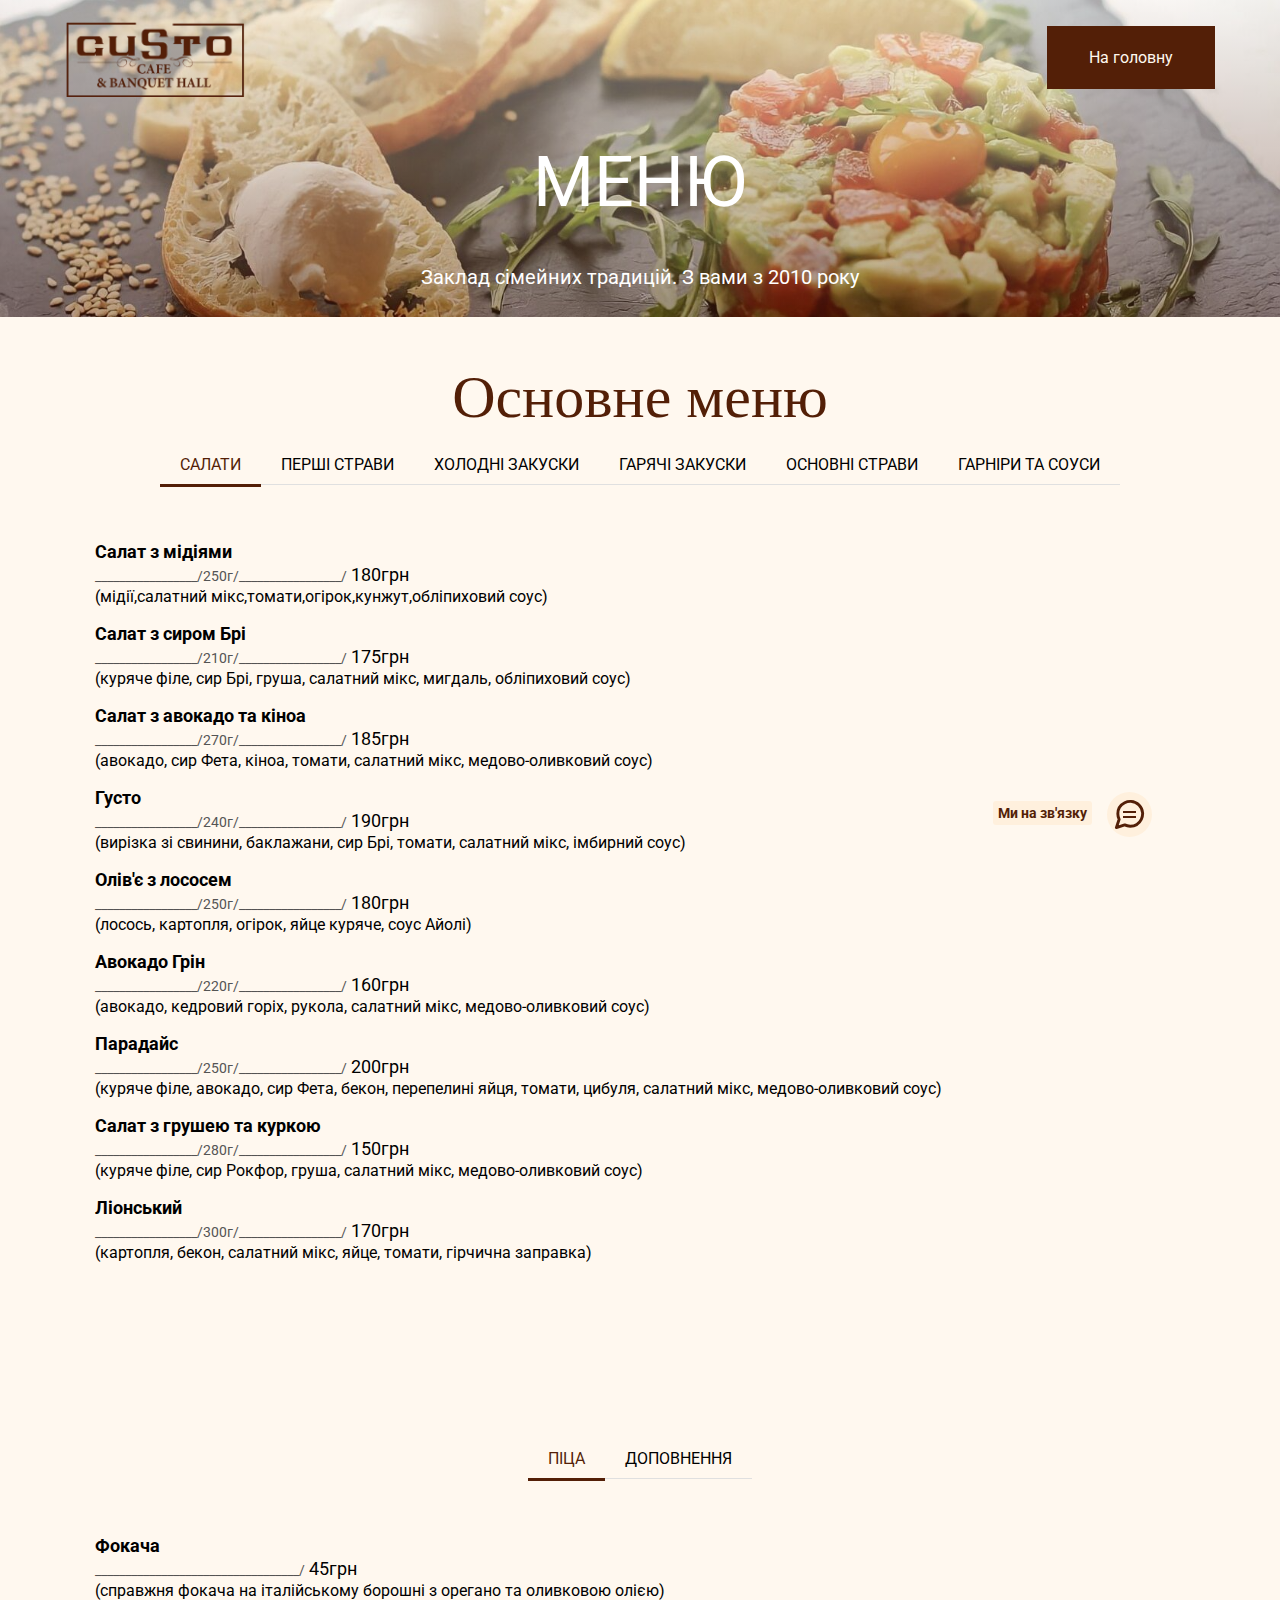
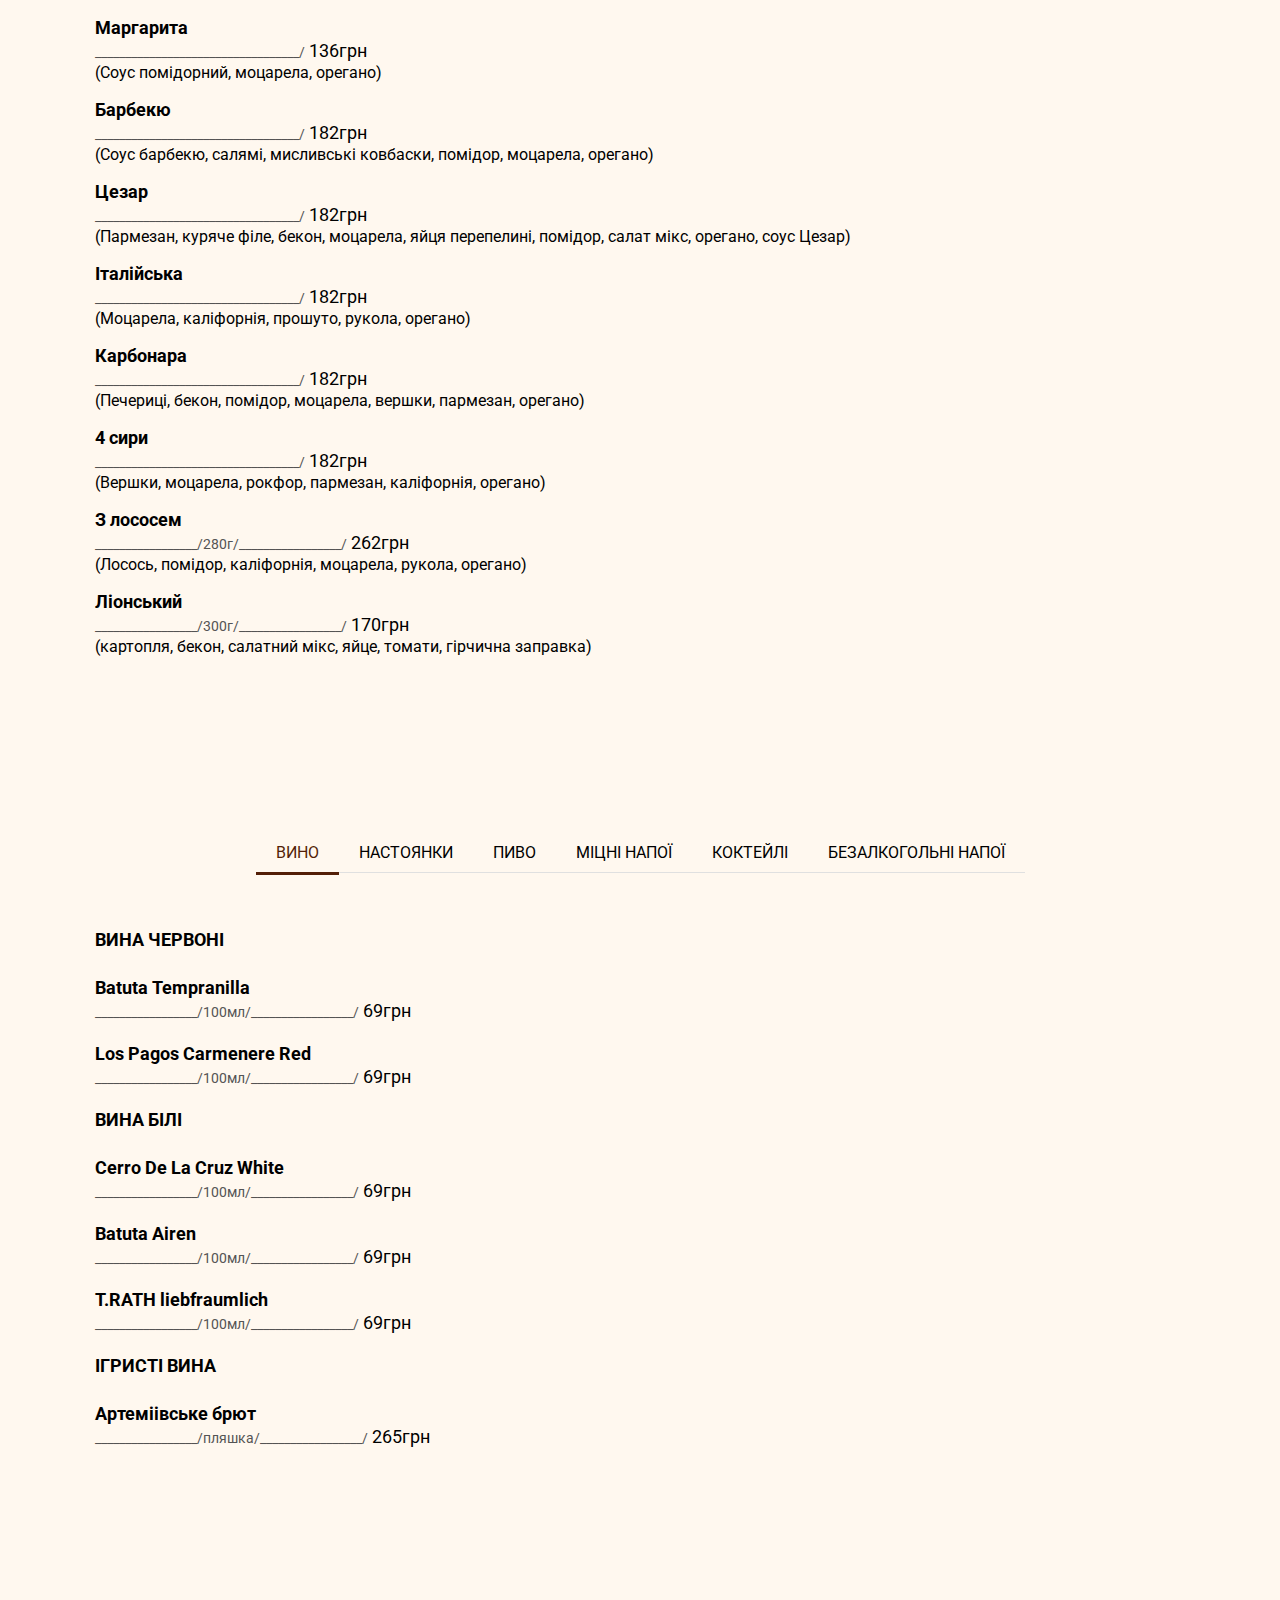
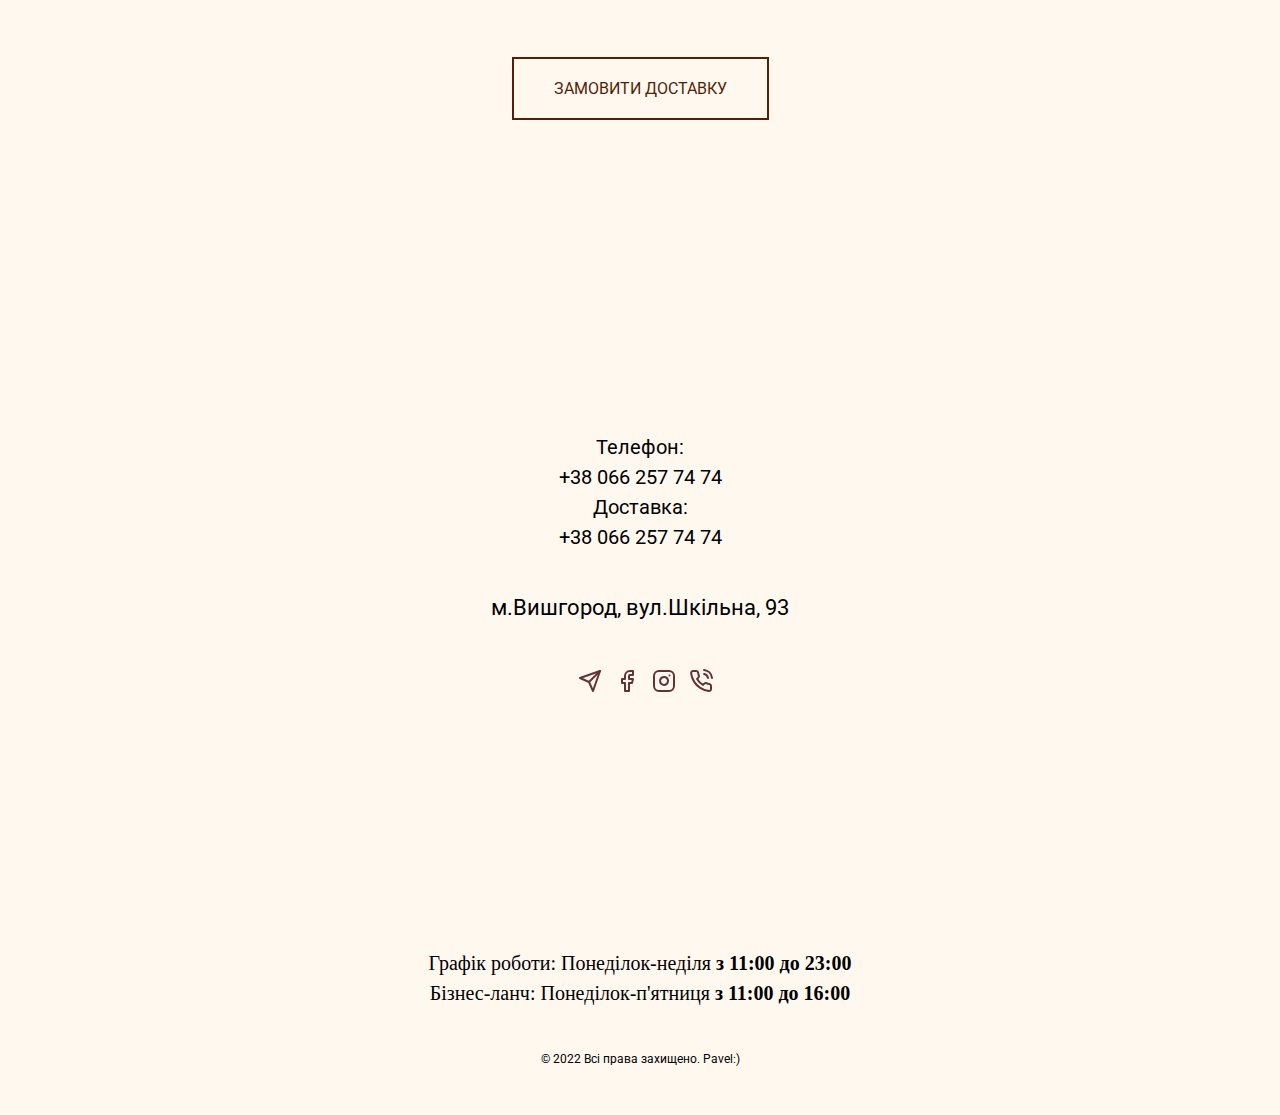
==== menu.html @ afc94c69 "Add files via upload" ====
<!DOCTYPE html>
<html lang="en">
	 <head>
	<meta charset="UTF-8">
	<meta http-equiv="X-UA-Compatible" content="IE=edge">
	<meta name="viewport" content="width=device-width, initial-scale=1.0">
	<link rel="shortcut icon" href="img/favicon.ico.ico">
	<link rel="stylesheet" href="css/style.min.css?_v=20220628175351">
	<title>Gusto cafe & banquet hall - Menu</title>
</head>
<body>
    <div class="wrapper">
        <main>
            <section class="gusto-menu">
                <div class="gusto-menu__container">
                    <div class="gusto-menu__content">
                        <div class="gusto-menu__top">
                            <div class="gusto-menu-logo anim-items">
                                <picture><source srcset="img/gusto/label.webp" type="image/webp"><img   src="img/gusto/label.png" alt=""></picture>
                            </div>
                            <div class="gusto-menu__top-button">
                                <a class="gusto-menu__top-button-link" href="index.html">На головну</a>
                            </div>
                        </div>
                        <div class="gusto-menu-text">
                            <h2>МЕНЮ</h2>
                            <p>Заклад сімейних традицій. З вами з 2010 року</p>
                        </div>
                    </div>
                    <div class="gusto__connect">
                        <div class="gusto__connect-text">Ми на зв'язку</div>
                        <div class="gusto__connect-icon">
                            <div class="gusto__connect-icon-items">
                                <a class="gusto__connect-icon-items-link gusto__connect-icon-items-link-1" href="tel:+380662577474"><img src="img/gusto/phone.svg" alt="phone"></a>
                                <a class="gusto__connect-icon-items-link gusto__connect-icon-items-link-2" href="https://t.me/gusto_cafe1"><img src="img/gusto/send.svg" alt="telegram"></a>
                                <a class="gusto__connect-icon-items-link gusto__connect-icon-items-link-3" href="viber://chat?number=%2B380662577474"><img src="img/gusto/phone-call.svg" alt="viber"></a>
                                <a class="gusto__connect-icon-items-link gusto__connect-icon-items-link-2" href="https://m.me/gusto.cafe.and.banquet"><img src="img/gusto/facebook.svg" alt="facebook"></a>
                            </div>
                            <div class="gusto__connect-icon-link">
                                <img src="img/gusto/message-circle.svg" alt="">
                            </div>
                        </div>
                    </div>
                    <div class="scrollup">
                        <img src="img/menu/arrow-up-circle.svg" alt="arrow">
                    </div>
                </div>
                <div class="gusto-shadowblock"></div>
                <div class="gusto-menu__img bcg">
                    <img data-lazy="img/menu/01.jpg" src="" alt="menu-img">
                </div>
            </section>
            <section class="main-menu" id="main-menu">
                <div class="main-menu__container">
                    <h2 class="main-menu-title title anim-items">Основне меню</h2>
                    <div class="main-menu-body">
                        <select class="select" name="" id="select">
                            <option value="content-1" selected>САЛАТИ</option>
                            <option value="content-2">ПЕРШІ СТРАВИ</option>
                            <option value="content-3">ХОЛОДНІ ЗАКУСКИ</option>
                            <option value="content-4">ГАРЯЧІ ЗАКУСКИ</option>
                            <option value="content-5">ОСНОВНІ СТРАВИ</option>
                            <option value="content-6">ГАРНІРИ ТА СОУСИ</option>
                        </select>
                        <div class="tabs">
                            <input type="radio" name="tab-btn" id="tab-btn-1" value="" checked>
                            <label for="tab-btn-1">САЛАТИ</label>
                            <input type="radio" name="tab-btn" id="tab-btn-2" value="">
                            <label for="tab-btn-2">ПЕРШІ СТРАВИ</label>
                            <input type="radio" name="tab-btn" id="tab-btn-3" value="">
                            <label for="tab-btn-3">ХОЛОДНІ ЗАКУСКИ</label>
                            <input type="radio" name="tab-btn" id="tab-btn-4" value="">
                            <label for="tab-btn-4">ГАРЯЧІ ЗАКУСКИ</label>
                            <input type="radio" name="tab-btn" id="tab-btn-5" value="">
                            <label for="tab-btn-5">ОСНОВНІ СТРАВИ</label>
                            <input type="radio" name="tab-btn" id="tab-btn-6" value="">
                            <label for="tab-btn-6">ГАРНІРИ ТА СОУСИ</label>

                            <div id="content-1" class="select-blocks">
                                <div class="tabs__block-content">
                                        <h5 class="tabs__block-title">Салат з мідіями</h5>
                                        <div class="tabs__block-price"><span>_________________/250г/_________________/</span> 180грн</div>
                                        <div class="tabs__block-ingredients">(мідії,салатний мікс,томати,огірок,кунжут,обліпиховий соус)</div>
                                    </div>
                                    <div class="tabs__block-content">
                                        <h5 class="tabs__block-title">Салат з сиром Брі</h5>
                                        <div class="tabs__block-price"><span>_________________/210г/_________________/</span> 175грн</div>
                                        <div class="tabs__block-ingredients">(куряче філе, сир Брі, груша, салатний мікс, мигдаль, обліпиховий соус)</div>
                                    </div>
                                    <div class="tabs__block-content">
                                        <h5 class="tabs__block-title">Салат з авокадо та кіноа</h5>
                                        <div class="tabs__block-price"><span>_________________/270г/_________________/</span> 185грн</div>
                                        <div class="tabs__block-ingredients">(авокадо, сир Фета, кіноа, томати, салатний мікс, медово-оливковий соус)</div>
                                    </div>
                                    <div class="tabs__block-content">
                                        <h5 class="tabs__block-title">Густо</h5>
                                        <div class="tabs__block-price"><span>_________________/240г/_________________/</span> 190грн</div>
                                        <div class="tabs__block-ingredients">(вирізка зі свинини, баклажани, сир Брі, томати, салатний мікс, імбирний соус)</div>
                                    </div>
                                    <div class="tabs__block-content">
                                        <h5 class="tabs__block-title">Олів'є з лососем</h5>
                                        <div class="tabs__block-price"><span>_________________/250г/_________________/</span> 180грн</div>
                                        <div class="tabs__block-ingredients">(лосось, картопля, огірок, яйце куряче, соус Айолі)</div>
                                    </div>
                                    <div class="tabs__block-content">
                                        <h5 class="tabs__block-title">Авокадо Грін</h5>
                                        <div class="tabs__block-price"><span>_________________/220г/_________________/</span> 160грн</div>
                                        <div class="tabs__block-ingredients">(авокадо, кедровий горіх, рукола, салатний мікс, медово-оливковий соус)</div>
                                    </div>
                                    <div class="tabs__block-content">
                                        <h5 class="tabs__block-title">Парадайс</h5>
                                        <div class="tabs__block-price"><span>_________________/250г/_________________/</span> 200грн</div>
                                        <div class="tabs__block-ingredients">(куряче філе, авокадо, сир Фета, бекон, перепелині яйця, томати, цибуля, салатний мікс, медово-оливковий соус)</div>
                                    </div>
                                    <div class="tabs__block-content">
                                        <h5 class="tabs__block-title">Салат з грушею та куркою</h5>
                                        <div class="tabs__block-price"><span>_________________/280г/_________________/</span> 150грн</div>
                                        <div class="tabs__block-ingredients">(куряче філе, сир Рокфор, груша, салатний мікс, медово-оливковий соус)</div>
                                    </div>
                                    <div class="tabs__block-content">
                                        <h5 class="tabs__block-title">Ліонський</h5>
                                        <div class="tabs__block-price"><span>_________________/300г/_________________/</span> 170грн</div>
                                        <div class="tabs__block-ingredients">(картопля, бекон, салатний мікс, яйце, томати, гірчична заправка)</div>
                                    </div>
                            </div>
                            <div id="content-2" class="select-blocks">
                                <div class="tabs__block-content">
                                    <h5 class="tabs__block-title">Гарбузовий крем-суп</h5>
                                    <div class="tabs__block-price"><span>_________________/300г/_________________/</span> 130грн</div>
                                    <div class="tabs__block-ingredients"></div>
                                </div>
                                <div class="tabs__block-content">
                                    <h5 class="tabs__block-title">Баварський суп</h5>
                                    <div class="tabs__block-price"><span>_________________/300г/_________________/</span> 110грн</div>
                                    <div class="tabs__block-ingredients"></div>
                                </div>
                                <div class="tabs__block-content">
                                    <h5 class="tabs__block-title">Бульйон курячий</h5>
                                    <div class="tabs__block-price"><span>_________________/300г/_________________/</span> 160грн</div>
                                    <div class="tabs__block-ingredients"></div>
                                </div>
                                <div class="tabs__block-content">
                                    <h5 class="tabs__block-title">Борщ</h5>
                                    <div class="tabs__block-price"><span>_________________/300г/_________________/</span> 150грн</div>
                                    <div class="tabs__block-ingredients"></div>
                                </div>
                            </div>
                            <div id="content-3" class="select-blocks">
                                <div class="tabs__block-content">
                                    <h5 class="tabs__block-title">Парфе з курячої печінки</h5>
                                    <div class="tabs__block-price"><span>_________________/100г/20/_________________/</span> 130грн</div>
                                    <div class="tabs__block-ingredients"></div>
                                </div>
                                <div class="tabs__block-content">
                                    <h5 class="tabs__block-title">Прошутто де рукола</h5>
                                    <div class="tabs__block-price"><span>_________________/100г/_________________/</span> 130грн</div>
                                    <div class="tabs__block-ingredients"></div>
                                </div>
                                <div class="tabs__block-content">
                                    <h5 class="tabs__block-title">БРУСКЕТИ:</h5>
                                    <div class="tabs__block-price"></div>
                                    <div class="tabs__block-ingredients"></div>
                                </div>
                                <div class="tabs__block-content">
                                    <h5 class="tabs__block-title"><i>З лососем</i></h5>
                                    <div class="tabs__block-price"><span>_________________/105г/_________________/</span> 110грн</div>
                                    <div class="tabs__block-ingredients"></div>
                                </div>
                                <div class="tabs__block-content">
                                    <h5 class="tabs__block-title"><i>З сиром</i></h5>
                                    <div class="tabs__block-price"><span>_________________/105г/_________________/</span> 99грн</div>
                                    <div class="tabs__block-ingredients"></div>
                                </div>
                                <div class="tabs__block-content">
                                    <h5 class="tabs__block-title"><i>З прошутто і грушею</i></h5>
                                    <div class="tabs__block-price"><span>_________________/105г/_________________/</span> 99грн</div>
                                    <div class="tabs__block-ingredients"></div>
                                </div>
                            </div>
                            <div id="content-4" class="select-blocks">
                                <div class="tabs__block-content">
                                    <h5 class="tabs__block-title">Мідії з овочами у вершково-сирному соусі</h5>
                                    <div class="tabs__block-price"><span>_________________/270г/_________________/</span> 150грн</div>
                                    <div class="tabs__block-ingredients"></div>
                                </div>
                                <div class="tabs__block-content">
                                    <h5 class="tabs__block-title">Свинина з грибами</h5>
                                    <div class="tabs__block-price"><span>_________________/280г/_________________/</span> 180грн</div>
                                    <div class="tabs__block-ingredients"></div>
                                </div>
                                <div class="tabs__block-content">
                                    <h5 class="tabs__block-title">Деруни класичні</h5>
                                    <div class="tabs__block-price"><span>_________________/370г/_________________/</span> 130грн</div>
                                    <div class="tabs__block-ingredients"></div>
                                </div>
                                <div class="tabs__block-content">
                                    <h5 class="tabs__block-title">Язик вершково-сирному соусі</h5>
                                    <div class="tabs__block-price"><span>_________________/270г/_________________/</span> 180грн</div>
                                    <div class="tabs__block-ingredients"></div>
                                </div>
                                <div class="tabs__block-content">
                                    <h5 class="tabs__block-title">Крильця курячі</h5>
                                    <div class="tabs__block-price"><span>_________________/270г/_________________/</span> 170грн</div>
                                    <div class="tabs__block-ingredients"></div>
                                </div>
                            </div>
                            <div id="content-5" class="select-blocks">
                                <div class="tabs__block-content">
                                    <h5 class="tabs__block-title">Крильця курячі</h5>
                                    <div class="tabs__block-price"><span>_________________/270г/_________________/</span> 180грн</div>
                                    <div class="tabs__block-ingredients"></div>
                                </div>
                                <div class="tabs__block-content">
                                    <h5 class="tabs__block-title">Паста з мідіями</h5>
                                    <div class="tabs__block-price"><span>_________________/270г/_________________/</span> 160грн</div>
                                    <div class="tabs__block-ingredients"></div>
                                </div>
                                <div class="tabs__block-content">
                                    <h5 class="tabs__block-title">Спагеті Карбонара</h5>
                                    <div class="tabs__block-price"><span>_________________/230г/_________________/</span> 180грн</div>
                                    <div class="tabs__block-ingredients"></div>
                                </div>
                                <div class="tabs__block-content">
                                    <h5 class="tabs__block-title">Філе лосося</h5>
                                    <div class="tabs__block-price"><span>_________________/245г/_________________/</span> 140грн</div>
                                    <div class="tabs__block-ingredients"></div>
                                </div>
                                <div class="tabs__block-content">
                                    <h5 class="tabs__block-title">Курячий стейк</h5>
                                    <div class="tabs__block-price"><span>_________________/2000г/_________________/</span> 220грн</div>
                                    <div class="tabs__block-ingredients"></div>
                                </div>
                                <div class="tabs__block-content">
                                    <h5 class="tabs__block-title">Стейк зі свинини</h5>
                                    <div class="tabs__block-price"><span>_________________/270г/_________________/</span> 280грн</div>
                                    <div class="tabs__block-ingredients"></div>
                                </div>
                                <div class="tabs__block-content">
                                    <h5 class="tabs__block-title">Крильця курячі</h5>
                                    <div class="tabs__block-price"><span>_________________/270г/_________________/</span> 180грн</div>
                                    <div class="tabs__block-ingredients"></div>
                                </div>
                            </div>
                            <div id="content-6" class="select-blocks">
                                <div class="tabs__block-content">
                                    <h5 class="tabs__block-title">Картопля фрі</h5>
                                    <div class="tabs__block-price"><span>_________________/240г/_________________/</span> 80грн</div>
                                    <div class="tabs__block-ingredients"></div>
                                </div>
                                <div class="tabs__block-content">
                                    <h5 class="tabs__block-title">Овочі гриль</h5>
                                    <div class="tabs__block-price"><span>_________________/230г/_________________/</span> 100грн</div>
                                    <div class="tabs__block-ingredients"></div>
                                </div>
                                <div class="tabs__block-content">
                                    <h5 class="tabs__block-title">Овочі на пару</h5>
                                    <div class="tabs__block-price"><span>_________________/270г/_________________/</span> 100грн</div>
                                    <div class="tabs__block-ingredients"></div>
                                </div>
                                <div class="tabs__block-content">
                                    <h5 class="tabs__block-title">Тар-тар</h5>
                                    <div class="tabs__block-price"><span>_________________/30г/_________________/</span> 40грн</div>
                                    <div class="tabs__block-ingredients"></div>
                                </div>
                                <div class="tabs__block-content">
                                    <h5 class="tabs__block-title">Блу-чіз</h5>
                                    <div class="tabs__block-price"><span>_________________/30г/_________________/</span> 40грн</div>
                                    <div class="tabs__block-ingredients"></div>
                                </div>
                            </div>
                        </div>
                    </div>
                </div>
            </section>
            <section class="pizza-menu" id="pizza-menu">
                <div class="pizza-menu__container">
                    <h2 class="pizza-menu-title title anim-items">ПІЦА</h2>
                    <div class="pizza-menu-body">
                        <select class="select-2" name="" id="select-2">
                            <option value="content-pizza-1" selected>ПІЦА</option>
                            <option value="content-pizza-2">ДОПОВНЕННЯ</option>
                        </select>
                        <div class="pizza-tabs">
                            <input type="radio" name="pizza-tab-btn" id="pizza-tab-btn-1" value="" checked>
                            <label for="pizza-tab-btn-1">ПІЦА</label>
                            <input type="radio" name="pizza-tab-btn" id="pizza-tab-btn-2" value="">
                            <label for="pizza-tab-btn-2">ДОПОВНЕННЯ</label>
                           

                            <div id="content-pizza-1" class="select-blocks-2">
                                <div class="pizza-tabs__block-content">
                                        <h5 class="tabs__block-title">Фокача</h5>
                                        <div class="tabs__block-price"><span>__________________________________/</span> 45грн</div>
                                        <div class="tabs__block-ingredients">(справжня фокача на італійському борошні з орегано та оливковою олією)</div>
                                    </div>
                                    <div class="pizza-tabs__block-content">
                                        <h5 class="tabs__block-title">Маргарита</h5>
                                        <div class="tabs__block-price"><span>__________________________________/</span> 136грн</div>
                                        <div class="tabs__block-ingredients">(Соус помідорний, моцарела, орегано)</div>
                                    </div>
                                    <div class="pizza-tabs__block-content">
                                        <h5 class="tabs__block-title">Барбекю</h5>
                                        <div class="tabs__block-price"><span>__________________________________/</span> 182грн</div>
                                        <div class="tabs__block-ingredients">(Соус барбекю, салямі, мисливські ковбаски, помідор, моцарела, орегано)</div>
                                    </div>
                                    <div class="pizza-tabs__block-content">
                                        <h5 class="tabs__block-title">Цезар</h5>
                                        <div class="tabs__block-price"><span>__________________________________/</span> 182грн</div>
                                        <div class="tabs__block-ingredients">(Пармезан, куряче філе, бекон, моцарела, яйця перепелині, помідор, салат мікс, орегано, соус Цезар)</div>
                                    </div>
                                    <div class="pizza-tabs__block-content">
                                        <h5 class="tabs__block-title">Італійська</h5>
                                        <div class="tabs__block-price"><span>__________________________________/</span> 182грн</div>
                                        <div class="tabs__block-ingredients">(Моцарела, каліфорнія, прошуто, рукола, орегано)</div>
                                    </div>
                                    <div class="pizza-tabs__block-content">
                                        <h5 class="tabs__block-title">Карбонара</h5>
                                        <div class="tabs__block-price"><span>__________________________________/</span> 182грн</div>
                                        <div class="tabs__block-ingredients">(Печериці, бекон, помідор, моцарела, вершки, пармезан, орегано)</div>
                                    </div>
                                    <div class="pizza-tabs__block-content">
                                        <h5 class="tabs__block-title">4 сири</h5>
                                        <div class="tabs__block-price"><span>__________________________________/</span> 182грн</div>
                                        <div class="tabs__block-ingredients">(Вершки, моцарела, рокфор, пармезан, каліфорнія, орегано)</div>
                                    </div>
                                    <div class="pizza-tabs__block-content">
                                        <h5 class="tabs__block-title">З лососем</h5>
                                        <div class="tabs__block-price"><span>_________________/280г/_________________/</span> 262грн</div>
                                        <div class="tabs__block-ingredients">(Лосось, помідор, каліфорнія, моцарела, рукола, орегано)</div>
                                    </div>
                                    <div class="pizza-tabs__block-content">
                                        <h5 class="tabs__block-title">Ліонський</h5>
                                        <div class="tabs__block-price"><span>_________________/300г/_________________/</span> 170грн</div>
                                        <div class="tabs__block-ingredients">(картопля, бекон, салатний мікс, яйце, томати, гірчична заправка)</div>
                                    </div>
                            </div>
                            <div id="content-pizza-2" class="select-blocks-2">
                                <div class="pizza-tabs__block-content">
                                    <h5 class="tabs__block-title">Сир моцарела</h5>
                                    <div class="tabs__block-price"><span>_________________/100г/_________________/</span> 30грн</div>
                                    <div class="tabs__block-ingredients"></div>
                                </div>
                                <div class="pizza-tabs__block-content">
                                    <h5 class="tabs__block-title">Сир Рокфор</h5>
                                    <div class="tabs__block-price"><span>_________________/500г/_________________/</span> 40грн</div>
                                    <div class="tabs__block-ingredients"></div>
                                </div>
                                <div class="pizza-tabs__block-content">
                                    <h5 class="tabs__block-title">Сир пармезан</h5>
                                    <div class="tabs__block-price"><span>_________________/70г/_________________/</span> 200грн</div>
                                    <div class="tabs__block-ingredients"></div>
                                </div>
                                <div class="pizza-tabs__block-content">
                                    <h5 class="tabs__block-title">Шинка</h5>
                                    <div class="tabs__block-price"><span>_________________/100г/_________________/</span> 50грн</div>
                                    <div class="tabs__block-ingredients"></div>
                                </div>
                            </div>
                        </div>
                    </div>
                </div>
            </section>
            <section class="bar-menu" id="bar-menu">
                <div class="bar-menu__container">
                    <h2 class="bar-menu-title title anim-items">Барна карта</h2>
                    <div class="bar-menu-body">
                        <select class="select-3" name="" id="select-3">
                            <option value="content-bar-1" selected>ВИНО</option>
                            <option value="content-bar-2">НАСТОЯНКИ</option>
                            <option value="content-bar-3">ПИВО</option>
                            <option value="content-bar-4">МІЦНІ НАПОЇ</option>
                            <option value="content-bar-5">КОКТЕЙЛІ</option>
                            <option value="content-bar-6">БЕЗАЛКОГОЛЬНІ НАПОЇ</option>
                        </select>
                        <div class="bar-tabs">
                            <input type="radio" name="bar-tab-btn" id="bar-tab-btn-1" value="" checked>
                            <label for="bar-tab-btn-1">ВИНО</label>
                            <input type="radio" name="bar-tab-btn" id="bar-tab-btn-2" value="">
                            <label for="bar-tab-btn-2">НАСТОЯНКИ</label>
                            <input type="radio" name="bar-tab-btn" id="bar-tab-btn-3" value="">
                            <label for="bar-tab-btn-3">ПИВО</label>
                            <input type="radio" name="bar-tab-btn" id="bar-tab-btn-4" value="">
                            <label for="bar-tab-btn-4">МІЦНІ НАПОЇ</label>
                            <input type="radio" name="bar-tab-btn" id="bar-tab-btn-5" value="">
                            <label for="bar-tab-btn-5">КОКТЕЙЛІ</label>
                            <input type="radio" name="bar-tab-btn" id="bar-tab-btn-6" value="">
                            <label for="bar-tab-btn-6">БЕЗАЛКОГОЛЬНІ НАПОЇ</label>

                            <div id="content-bar-1" class="select-blocks-3">
                                <div class="bar-tabs__block-content">
                                        <h5 class="tabs__block-title">ВИНА ЧЕРВОНІ</h5>
                                        <div class="tabs__block-price"></div>
                                        <div class="tabs__block-ingredients"></div>
                                    </div>
                                    <div class="bar-tabs__block-content">
                                        <h5 class="tabs__block-title">Batuta Tempranilla</h5>
                                        <div class="tabs__block-price"><span>_________________/100мл/_________________/</span> 69грн</div>
                                        <div class="tabs__block-ingredients"></div>
                                    </div>
                                    <div class="bar-tabs__block-content">
                                        <h5 class="tabs__block-title">Los Pagos Carmenere Red</h5>
                                        <div class="tabs__block-price"><span>_________________/100мл/_________________/</span> 69грн</div>
                                        <div class="tabs__block-ingredients"></div>
                                    </div>
                                    <div class="bar-tabs__block-content">
                                        <h5 class="tabs__block-title">ВИНА БІЛІ</h5>
                                        <div class="tabs__block-price"></div>
                                        <div class="tabs__block-ingredients"></div>
                                    </div>
                                    <div class="bar-tabs__block-content">
                                        <h5 class="tabs__block-title">Cerro De La Cruz White</h5>
                                        <div class="tabs__block-price"><span>_________________/100мл/_________________/</span> 69грн</div>
                                        <div class="tabs__block-ingredients"></div>
                                    </div>
                                    <div class="bar-tabs__block-content">
                                        <h5 class="tabs__block-title">Batuta Airen</h5>
                                        <div class="tabs__block-price"><span>_________________/100мл/_________________/</span> 69грн</div>
                                        <div class="tabs__block-ingredients"></div>
                                    </div>
                                    <div class="bar-tabs__block-content">
                                        <h5 class="tabs__block-title">T.RATH liebfraumlich</h5>
                                        <div class="tabs__block-price"><span>_________________/100мл/_________________/</span> 69грн</div>
                                        <div class="tabs__block-ingredients"></div>
                                    </div>
                                    <div class="bar-tabs__block-content">
                                        <h5 class="tabs__block-title">ІГРИСТІ ВИНА</h5>
                                        <div class="tabs__block-price"></div>
                                        <div class="tabs__block-ingredients"></div>
                                    </div>
                                    <div class="bar-tabs__block-content">
                                        <h5 class="tabs__block-title">Артеміівське брют</h5>
                                        <div class="tabs__block-price"><span>_________________/пляшка/_________________/</span> 265грн</div>
                                        <div class="tabs__block-ingredients"></div>
                                    </div>
                            </div>
                            <div id="content-bar-2" class="select-blocks-3">
                                <div class="bar-tabs__block-content">
                                    <h5 class="tabs__block-title">Martini Bianco</h5>
                                    <div class="tabs__block-price"><span>_________________/50мл/_________________/</span> 39грн</div>
                                    <div class="tabs__block-ingredients"></div>
                                </div>
                                <div class="bar-tabs__block-content">
                                    <h5 class="tabs__block-title">Becherovka</h5>
                                    <div class="tabs__block-price"><span>_________________/50мл/_________________/</span> 64грн</div>
                                    <div class="tabs__block-ingredients"></div>
                                </div>
                                <div class="bar-tabs__block-content">
                                    <h5 class="tabs__block-title">Aperol</h5>
                                    <div class="tabs__block-price"><span>_________________/50мл/_________________/</span> 59грн</div>
                                    <div class="tabs__block-ingredients"></div>
                                </div>
                                <div class="bar-tabs__block-content">
                                    <h5 class="tabs__block-title">Jagermeister</h5>
                                    <div class="tabs__block-price"><span>_________________/50мл/_________________/</span> 64грн</div>
                                    <div class="tabs__block-ingredients"></div>
                                </div>
                            </div>
                            <div id="content-bar-3" class="select-blocks-3">
                                <div class="bar-tabs__block-content">
                                    <h5 class="tabs__block-title">Corona Extra</h5>
                                    <div class="tabs__block-price"><span>_________________/330мл/_________________/</span> 96грн</div>
                                    <div class="tabs__block-ingredients"></div>
                                </div>
                                <div class="bar-tabs__block-content">
                                    <h5 class="tabs__block-title">Carslberg Free alcohol</h5>
                                    <div class="tabs__block-price"><span>_________________/450мл/_________________/</span> 60грн</div>
                                    <div class="tabs__block-ingredients"></div>
                                </div>
                                <div class="bar-tabs__block-content">
                                    <h5 class="tabs__block-title">Сезонна пропозиція</h5>
                                    <div class="tabs__block-price"></div>
                                    <div class="tabs__block-ingredients">/запитуйте у офіціанта/</div>
                                </div>
                            </div>
                            <div id="content-bar-4" class="select-blocks-3">
                                <div class="bar-tabs__block-content">
                                    <h5 class="tabs__block-title">ГОРОЛІКА</h5>
                                    <div class="tabs__block-price"></div>
                                    <div class="tabs__block-ingredients"></div>
                                </div>
                                <div class="bar-tabs__block-content">
                                    <h5 class="tabs__block-title">Перша Гільдія</h5>
                                    <div class="tabs__block-price"><span>_________________/50мл/_________________/</span> 30грн</div>
                                    <div class="tabs__block-ingredients"></div>
                                </div>
                                <div class="bar-tabs__block-content">
                                    <h5 class="tabs__block-title">Хортиця</h5>
                                    <div class="tabs__block-price"><span>_________________/50мл/_________________/</span> 30грн</div>
                                    <div class="tabs__block-ingredients"></div>
                                </div>
                                <div class="bar-tabs__block-content">
                                    <h5 class="tabs__block-title">РОМ</h5>
                                    <div class="tabs__block-price"></div>
                                    <div class="tabs__block-ingredients"></div>
                                </div>
                                <div class="bar-tabs__block-content">
                                    <h5 class="tabs__block-title">Bacardi white</h5>
                                    <div class="tabs__block-price"><span>_________________/50мл/_________________/</span> 70грн</div>
                                    <div class="tabs__block-ingredients"></div>
                                </div>
                                <div class="bar-tabs__block-content">
                                    <h5 class="tabs__block-title">Bacardi black</h5>
                                    <div class="tabs__block-price"><span>_________________/50мл/_________________/</span> 70грн</div>
                                    <div class="tabs__block-ingredients"></div>
                                </div>
                                <div class="bar-tabs__block-content">
                                    <h5 class="tabs__block-title">КОНЬЯК</h5>
                                    <div class="tabs__block-price"></div>
                                    <div class="tabs__block-ingredients"></div>
                                </div>
                                <div class="bar-tabs__block-content">
                                    <h5 class="tabs__block-title">Шустов</h5>
                                    <div class="tabs__block-price"><span>_________________/50мл/_________________/</span> 60грн</div>
                                    <div class="tabs__block-ingredients"></div>
                                </div>
                                <div class="bar-tabs__block-content">
                                    <h5 class="tabs__block-title">Таврія *3</h5>
                                    <div class="tabs__block-price"><span>_________________/50мл/_________________/</span> 60грн</div>
                                    <div class="tabs__block-ingredients"></div>
                                </div>
                            </div>
                            <div id="content-bar-5" class="select-blocks-3">
                                <div class="bar-tabs__block-content">
                                    <h5 class="tabs__block-title">Aperitivo</h5>
                                    <div class="tabs__block-price"><span>_________________/450мл/_________________/</span> 150грн</div>
                                    <div class="tabs__block-ingredients">(біле вино, лікер Aperol)</div>
                                </div>
                                <div class="bar-tabs__block-content">
                                    <h5 class="tabs__block-title">Basilico</h5>
                                    <div class="tabs__block-price"><span>_________________/150мл/_________________/</span> 100грн</div>
                                    <div class="tabs__block-ingredients">(горілка, лимонний сік, сироп кокосовий, ананасовий сік)</div>
                                </div>
                                <div class="bar-tabs__block-content">
                                    <h5 class="tabs__block-title">Gusto</h5>
                                    <div class="tabs__block-price"><span>_________________/450мл/_________________/</span> 140грн</div>
                                    <div class="tabs__block-ingredients">(віскі, Sprite, цукровий сироп, лимонний сік)</div>
                                </div>
                            </div>
                            <div id="content-bar-6" class="select-blocks-3">
                                <div class="bar-tabs__block-content">
                                    <h5 class="tabs__block-title">НАПОЇ ВЛАСНОГО ВИРОБНИЦТВА</h5>
                                    <div class="tabs__block-price"></div>
                                    <div class="tabs__block-ingredients"></div>
                                </div>
                                <div class="bar-tabs__block-content">
                                    <h5 class="tabs__block-title">Цитрусовий компот</h5>
                                    <div class="tabs__block-price"><span>_________________/200мл/_________________/</span> 25грн</div>
                                    <div class="tabs__block-ingredients"></div>
                                </div>
                                <div class="bar-tabs__block-content">
                                    <h5 class="tabs__block-title">Узвар</h5>
                                    <div class="tabs__block-price"><span>_________________/200мл/_________________/</span> 25грн</div>
                                    <div class="tabs__block-ingredients"></div>
                                </div>
                                <div class="bar-tabs__block-content">
                                    <h5 class="tabs__block-title">БЕЗАЛКОГОЛЬНІ НАПОЇ/h5>
                                    <div class="tabs__block-price"></div>
                                    <div class="tabs__block-ingredients"></div>
                                </div>
                                <div class="bar-tabs__block-content">
                                    <h5 class="tabs__block-title">Сік</h5>
                                    <div class="tabs__block-price"><span>_________________/250мл/_________________/</span> 30грн</div>
                                    <div class="tabs__block-ingredients"></div>
                                </div>
                            </div>
                        </div>
                    </div>
                </div>
            </section>
            <section class="delivery">
                <div class="delivery__container">
                    <div class="delivery__body">
                        <div class="delivery__body-title title anim-items">
                            <h2>Улюблені страви з доставкою</h2>
                        </div>
                        <div class="delivery__body-buttom">
                            <a href="tel:0662577474" class="delivery__body-link">ЗАМОВИТИ ДОСТАВКУ</a>
                        </div>
                    </div>
                </div>
            </section>
            <section class="contact">
                <div class="contact__container">
                    <div class="contact__body">
                        <div class="contact__body-items">
                            <div class="contact__body-items-title title item anim-items">КОНТАКТИ</div>
                            <div class="contact__body-items-text item">
                                <p>Телефон:</p>
                                <p><a class="contact__body-items-text-link" href="tel:0662577474">+38 066 257 74 74</a></p>
                                <p>Доставка:</p>
                                <p><a class="contact__body-items-text-link" href="tel:0662577474">+38 066 257 74 74</a></p>
                            </div>
                            <div class="contact__body-items-adress item">
                                <a href="https://goo.gl/maps/hkNVfx5kFEqqx9zBA">м.Вишгород, вул.Шкільна, 93</a>
                            </div>
                            <div class="contact__body-items-icon item">
                                <a target="_blank" class="contact__body-items-icon-link" href="https://t.me/gusto_cafe1"><img src="img/contact/01.svg" alt="telegram"></a>
                                <a target="_blank" class="contact__body-items-icon-link" href="https://m.me/gusto.cafe.and.banquet"><img src="img/contact/02.svg" alt="facebook"></a>
                                <a target="_blank" class="contact__body-items-icon-link" href="https://www.instagram.com/accounts/login/?next=/gusto_cafe_banquet/"><img src="img/contact/03.svg" alt="instagram"></a>
                                <a target="_blank" class="contact__body-items-icon-link" href="viber://chat?number=%2B380662577474"><img src="img/contact/04.svg" alt="viber"></a>
                            </div>
                        </div>
                    </div>
                </div>
                <div class="parallax_img"></div>
            </section>
        </main>
        <footer class="footer">
    <div class="footer__container">
        <div class="footer__work">
            <p>Графік роботи: Понеділок-неділя <b>з 11:00 до 23:00</b></p>
            <p>Бізнес-ланч: Понеділок-п'ятниця <b>з 11:00 до 16:00</b></p>
        </div>
        <div class="footer__lecense">© 2022 Всі права захищено. Pavel:)</div>
    </div>
</footer>
    </div>
        <script>var pageType = 'menu_page'; </script>
		<script src="https://code.jquery.com/jquery-3.4.1.min.js?_v=20220628175351"></script>
		<script type="text/javascript" src="//cdn.jsdelivr.net/npm/slick-carousel@1.8.1/slick/slick.min.js?_v=20220628175351"></script>
		<script src="js/app.min.js?_v=20220628175351"></script>
</body>
</html>
---- css/style.min.css ----
@import url(https://fonts.googleapis.com/css2?family=Roboto&display=swap);*{padding:0;margin:0;border:0}*,:after,:before{-webkit-box-sizing:border-box;box-sizing:border-box}:active,:focus{outline:0}a:active,a:focus{outline:0}aside,footer,header,nav,section{display:block}body,html{height:100%;margin:0;padding:0;min-width:320px;position:relative;width:100%;color:#000}body{font-size:100%;line-height:1;font-size:14px;font-family:Roboto;-ms-text-size-adjust:100%;-moz-text-size-adjust:100%;-webkit-text-size-adjust:100%}body.lock{overflow:hidden}button,input,textarea{font-family:Roboto}input::-ms-clear{display:none}button{cursor:pointer;background-color:transparent}button::-moz-focus-inner{padding:0;border:0}a,a:visited{text-decoration:none;color:inherit}a:hover{text-decoration:none}ul li{list-style:none}img{vertical-align:top}h1,h2,h3,h4,h5,h6{font-weight:inherit;font-size:inherit}[class*=__container]{max-width:1180px;margin:0 auto;padding:0 15px}main{-webkit-box-flex:1;-ms-flex:1 1 auto;flex:1 1 auto}.wrapper{overflow:hidden;display:-webkit-box;display:-ms-flexbox;display:flex;-webkit-box-orient:vertical;-webkit-box-direction:normal;-ms-flex-direction:column;flex-direction:column;min-height:100%;background-color:#fff8ef}.title{color:#531f07;font-size:60px;font-family:Georgia;padding-bottom:30px;-webkit-transform:translate(0,100%);-ms-transform:translate(0,100%);transform:translate(0,100%);-webkit-transition:all .8s ease 0s;-o-transition:all .8s ease 0s;transition:all .8s ease 0s;opacity:0}.title._anim{-webkit-transform:translate(0,0);-ms-transform:translate(0,0);transform:translate(0,0);-webkit-transition:all .8s ease 0s;-o-transition:all .8s ease 0s;transition:all .8s ease 0s;opacity:1}.gusto__container{-webkit-box-pack:justify;-ms-flex-pack:justify;justify-content:space-between;height:100vh;position:relative}.gusto__top{display:-webkit-box;display:-ms-flexbox;display:flex;-webkit-box-align:center;-ms-flex-align:center;align-items:center;-webkit-box-pack:justify;-ms-flex-pack:justify;justify-content:space-between;padding:20px 0}.gusto__top-icon{z-index:2;-webkit-box-flex:1;-ms-flex:1 1 33.333%;flex:1 1 33.333%;font-size:18px}.gusto__top-icon-link{margin-right:20px}.gusto__top-icon-link img{-webkit-transition:all ease .5s;-o-transition:all ease .5s;transition:all ease .5s}.gusto__top-icon-link img:hover{-webkit-transform:scale(1.2);-ms-transform:scale(1.2);transform:scale(1.2);-webkit-transition:all ease .5s;-o-transition:all ease .5s;transition:all ease .5s}.gusto__top-label{z-index:2;max-width:180px;-webkit-transition:all ease .5s;-o-transition:all ease .5s;transition:all ease .5s;-webkit-transform:scale(0);-ms-transform:scale(0);transform:scale(0)}.gusto__top-label._anim{-webkit-transition:all ease .5s;-o-transition:all ease .5s;transition:all ease .5s;-webkit-transform:scale(1);-ms-transform:scale(1);transform:scale(1)}.gusto__top-label:hover{-webkit-transform:scale(1.2);-ms-transform:scale(1.2);transform:scale(1.2);-webkit-transition:all ease .5s;-o-transition:all ease .5s;transition:all ease .5s}.gusto__top-label img{width:100%;height:100%}.gusto__top-text{text-align:right;z-index:2;-webkit-box-flex:1;-ms-flex:1 1 33.333%;flex:1 1 33.333%;color:#fff;font-size:16px;font-family:Roboto}.gusto__top-text-link:hover{color:#531f07}.gusto__body{position:absolute;top:calc(60% - 147px);z-index:2;font-family:georgia;color:#fff;text-align:center}.gusto__body-subtitle{font-size:15px;text-align:right;padding:0 10px 20px 0;-webkit-transform:translate(100%,0);-ms-transform:translate(100%,0);transform:translate(100%,0);-webkit-transition:all .8s ease 0s;-o-transition:all .8s ease 0s;transition:all .8s ease 0s;opacity:0}.gusto__body-subtitle._anim{-webkit-transform:translate(0,0);-ms-transform:translate(0,0);transform:translate(0,0);-webkit-transition:all .8s ease .4s;-o-transition:all .8s ease .4s;transition:all .8s ease .4s;opacity:1}.gusto__body-title{font-size:70px;-webkit-transform:translate(100%,0);-ms-transform:translate(100%,0);transform:translate(100%,0);-webkit-transition:all .8s ease 0s;-o-transition:all .8s ease 0s;transition:all .8s ease 0s;opacity:0}.gusto__body-title._anim{-webkit-transform:translate(0,0);-ms-transform:translate(0,0);transform:translate(0,0);opacity:1}.gusto__body-buttons{margin-top:100px;color:#fff;font-size:16px;font-family:Roboto}.gusto__body-button-1{border:2px solid #fff;padding:10px 80px}.gusto__body-button-1:hover{border:2px solid #531f07;color:#531f07}.gusto__body-button-2{border:2px solid #fff;padding:10px 20px;margin-left:40px}.gusto__body-button-2:hover{border:2px solid #531f07;color:#531f07}.gusto__img{overflow:hidden}.gusto__img img{overflow:hidden;position:absolute;width:100%;height:100vh;top:0;left:0;-o-object-fit:cover;object-fit:cover}.gusto__connect{position:fixed;z-index:10;display:-webkit-box;display:-ms-flexbox;display:flex;-webkit-box-align:end;-ms-flex-align:end;align-items:flex-end;bottom:7%;right:10%}.gusto__connect-text{color:#531f07;font-size:14px;background-color:#fff0dd;padding:5px;font-weight:700;border-radius:3px;margin:0 15px 12px 0}.gusto__connect-icon-items{display:none;-webkit-box-orient:vertical;-webkit-box-direction:normal;-ms-flex-direction:column;flex-direction:column;-webkit-box-align:center;-ms-flex-align:center;align-items:center;-webkit-box-pack:center;-ms-flex-pack:center;justify-content:center;margin-bottom:20px}.gusto__connect-icon-items._active{display:-webkit-box;display:-ms-flexbox;display:flex}.gusto__connect-icon-items-link{-webkit-animation:pulsate-fwd 2s ease-in-out infinite both;animation:pulsate-fwd 2s ease-in-out infinite both;width:40px;height:40px;border-radius:50%;margin-bottom:10px}.gusto__connect-icon-items-link img{padding:10px;width:100%;height:100%}.gusto__connect-icon-items-link-1{background-color:#004d73}.gusto__connect-icon-items-link-2{background-color:#0284fe}.gusto__connect-icon-items-link-3{background-color:#935bbe}.gusto__connect-icon-items-link-4{background-color:#0087d0}.gusto__connect-icon-link{position:relative;width:45px;height:45px;background-color:#fff0dd;border-radius:50%;-webkit-animation:pulsate-fwd 1s ease-in-out infinite both;animation:pulsate-fwd 1s ease-in-out infinite both;cursor:pointer}.gusto__connect-icon-link._active{-webkit-animation:none;animation:none}.gusto__connect-icon-link._active img{display:none}.gusto__connect-icon-link._active:before{left:27%;width:50%;top:50%;-webkit-transform:rotate(-45deg) translate(0,-50%);-ms-transform:rotate(-45deg) translate(0,-50%);transform:rotate(-45deg) translate(0,-50%)}.gusto__connect-icon-link._active:after{left:27%;width:50%;bottom:50%;-webkit-transform:rotate(45deg) translate(0,50%);-ms-transform:rotate(45deg) translate(0,50%);transform:rotate(45deg) translate(0,50%)}.gusto__connect-icon-link img{padding:5px;width:100%;height:100%}.gusto__connect-icon-link:after,.gusto__connect-icon-link:before{left:35%;position:absolute;height:5%;width:30%;-webkit-transition:all .3s ease 0s;-o-transition:all .3s ease 0s;transition:all .3s ease 0s;background-color:#531f07}.gusto__connect-icon-link:after,.gusto__connect-icon-link:before{content:""}.gusto__connect-icon-link:before{top:42%}.gusto__connect-icon-link:after{bottom:42%}@-webkit-keyframes pulsate-fwd{0%{-webkit-transform:scale(1);transform:scale(1)}50%{-webkit-transform:scale(1.2);transform:scale(1.2)}100%{-webkit-transform:scale(1);transform:scale(1)}}@keyframes pulsate-fwd{0%{-webkit-transform:scale(1);transform:scale(1)}50%{-webkit-transform:scale(1.2);transform:scale(1.2)}100%{-webkit-transform:scale(1);transform:scale(1)}}.scrollup{background-color:#fff0dd;border-radius:50%;display:none;position:fixed;z-index:10;bottom:2%;right:10%;cursor:pointer}.darkblock{position:absolute;width:100%;height:100%;z-index:1;background-color:#000;opacity:.2}._border{border:2px solid #fff;padding:10px 20px;margin-left:20px}._border:hover{border:2px solid #531f07}hr{z-index:2;width:100%;position:relative;border:none;background-color:#fff;color:#fff;height:2px;opacity:.5}.header{position:absolute;top:20%;left:0;width:100%;z-index:10}.menu{color:#fff}.menu__icon{display:none}.menu__link{font-size:16px;text-transform:uppercase}.menu__link:hover{text-decoration:underline}.about__body{display:-webkit-box;display:-ms-flexbox;display:flex;padding-top:30px}.about__body-content{padding-right:20px;color:#531f07}.about__body-content-text{font-size:16px;font-family:arial;line-height:1.55}.about__body-content-text p:not(:last-child){padding-bottom:20px}.about__img{-webkit-box-flex:1;-ms-flex:1 0 50%;flex:1 0 50%}.about__img img{width:100%;height:100%;-o-object-fit:cover;object-fit:cover;-webkit-transition:all .5s ease 0s;-o-transition:all .5s ease 0s;transition:all .5s ease 0s}.about__img img:hover{-webkit-transform:scale(1.1);-ms-transform:scale(1.1);transform:scale(1.1);-webkit-transition:all .5s ease 0s;-o-transition:all .5s ease 0s;transition:all .5s ease 0s}.price__container{padding-bottom:50px}.price__title{padding-top:50px;text-align:center}.price__row{display:-webkit-box;display:-ms-flexbox;display:flex;-webkit-box-pack:center;-ms-flex-pack:center;justify-content:center;-webkit-box-align:center;-ms-flex-align:center;align-items:center;color:#fff}.price__row p{font-family:Georgia;font-size:30px}.price__row-column-1{display:-webkit-box;display:-ms-flexbox;display:flex;-webkit-box-orient:vertical;-webkit-box-direction:normal;-ms-flex-direction:column;flex-direction:column;-webkit-box-flex:1;-ms-flex:1 0 66%;flex:1 0 66%}.price__row-column-2{-webkit-box-flex:1;-ms-flex:1 1 33%;flex:1 1 33%;height:710px;margin-left:10px;position:relative}.price__row-column-2 p{position:absolute;right:10%;top:5%;z-index:2}.price__row-column-2 img{width:100%;height:100%;-o-object-fit:cover;object-fit:cover;-o-object-position:right;object-position:right;-webkit-transition:all .5s ease 0s;-o-transition:all .5s ease 0s;transition:all .5s ease 0s}.price__row-column-2 img:hover{-webkit-transform:scale(1.1);-ms-transform:scale(1.1);transform:scale(1.1);-webkit-transition:all .5s ease 0s;-o-transition:all .5s ease 0s;transition:all .5s ease 0s}.column-1__item-1{-webkit-box-flex:1;-ms-flex:1 1 50%;flex:1 1 50%;margin-bottom:10px;position:relative}.column-1__item-1 p{position:absolute;bottom:10%;right:10%;z-index:2;color:#531f07}.column-1__item-1 img{width:100%;max-height:350px;-o-object-fit:cover;object-fit:cover;-webkit-transition:all .5s ease 0s;-o-transition:all .5s ease 0s;transition:all .5s ease 0s}.column-1__item-1 img:hover{-webkit-transform:scale(1.1);-ms-transform:scale(1.1);transform:scale(1.1);-webkit-transition:all .5s ease 0s;-o-transition:all .5s ease 0s;transition:all .5s ease 0s}.column-1__item-2{-webkit-box-flex:1;-ms-flex:1 1 50%;flex:1 1 50%;position:relative}.column-1__item-2 p{position:absolute;bottom:10%;right:10%;z-index:2}.column-1__item-2 img{width:100%;max-height:350px;-o-object-fit:cover;object-fit:cover;-webkit-transition:all .5s ease 0s;-o-transition:all .5s ease 0s;transition:all .5s ease 0s}.column-1__item-2 img:hover{-webkit-transform:scale(1.1);-ms-transform:scale(1.1);transform:scale(1.1);-webkit-transition:all .5s ease 0s;-o-transition:all .5s ease 0s;transition:all .5s ease 0s}.bcg{background-position:center;background-size:cover;background-repeat:no-repeat}.bcg img{display:none}.col-2{display:-webkit-box;display:-ms-flexbox;display:flex;-webkit-box-align:center;-ms-flex-align:center;align-items:center;-webkit-transform:translate(100%,0);-ms-transform:translate(100%,0);transform:translate(100%,0);-webkit-transition:all .8s easy 0s;-o-transition:all .8s easy 0s;transition:all .8s easy 0s;opacity:0}.col-2._anim{-webkit-transform:translate(0,0);-ms-transform:translate(0,0);transform:translate(0,0);-webkit-transition:all .8s ease 0s;-o-transition:all .8s ease 0s;transition:all .8s ease 0s;opacity:1}.reserve{display:-webkit-box;display:-ms-flexbox;display:flex;overflow:hidden}.reserve__column{-webkit-box-flex:0;-ms-flex:0 0 50%;flex:0 0 50%}.reserve__img{height:100%}.reserve__body{padding:0 10%}.reserve__body-content{text-align:center;color:#531f07;max-width:460px}.reserve__body-title{font-size:46px;font-family:Georgia;padding-bottom:20px}.reserve__body-text{font-size:20px;padding-bottom:30px}.form-body{display:-webkit-box;display:-ms-flexbox;display:flex;-webkit-box-orient:vertical;-webkit-box-direction:normal;-ms-flex-direction:column;flex-direction:column}.form-body-items{background-color:transparent;height:60px;font-size:16px;border-bottom:1px solid #b3b3b3;margin-bottom:20px}.form-body-date{width:50%}.form-body button{margin:0 auto 20px;color:#613434;border:3px solid #613434;text-transform:uppercase;height:60px;font-size:16px;width:220px}.form-body input:focus{border-bottom:2px solid #000}.form-body input[type=date]::-webkit-calendar-picker-indicator{cursor:pointer;color:transparent;opacity:1;display:block;background:url("../img/reserve/calendar (1).svg") no-repeat;width:25px;height:25px;border-width:thin}.food{padding:50px 0}.food-title{text-align:center;padding-bottom:50px}.slick-track{display:-webkit-box;display:-ms-flexbox;display:flex;-webkit-box-align:start;-ms-flex-align:start;align-items:flex-start}.slider{position:relative;padding:0 50px}.slider__item{-webkit-transition:all .3s ease 0s;-o-transition:all .3s ease 0s;transition:all .3s ease 0s;height:600px;margin:0 20px;text-align:center;opacity:.5}.slider__item.slick-center{opacity:1}.slider .slick-arrow{position:absolute;top:50%;z-index:10;width:50px;height:50px;margin:-25px 0 0 0;font-size:0}.slider .slick-arrow.slick-prev{left:1.5%;background:url(../img/food/arrow-left.svg) 0 0/100% no-repeat}.slider .slick-arrow.slick-next{right:1.5%;background:url(../img/food/arrow-right.svg) 0 0/100% no-repeat}.slider .slick-dots{display:-webkit-box;display:-ms-flexbox;display:flex;-webkit-box-align:center;-ms-flex-align:center;align-items:center;-webkit-box-pack:center;-ms-flex-pack:center;justify-content:center;margin-top:20px}.slider .slick-dots li{list-style:none;margin:0 10px}.slider .slick-dots li.slick-active button{background-color:#222}.slider .slick-dots button{font-size:0;width:10px;height:10px;border-radius:50%;background-color:#c7c7c7}.delivery__body{padding:50px 0 70px 0;text-align:center}.delivery__body-title{padding-bottom:70px}.delivery__body-buttom{color:#531f07}.delivery__body-link{font-size:16px;border:2px solid #531f07;padding:20px 40px}.delivery__body-link:hover{background-color:#531f07;color:#fff8ef}.contact{position:relative}.contact__body{padding:80px 0;position:relative;z-index:1;text-align:center}.contact__body-items{padding:80px;background-color:#fff8ef;margin:0 auto;max-width:750px}.contact__body-items-text{font-size:20px}.contact__body-items-text p:not(:last-child){padding-bottom:10px}.contact__body-items-adress{font-size:22px}.contact__body-items-icon-link{margin-left:10px}.no-webp .parallax_img{background-image:url(../img/contact/01.png)}.parallax_img{top:0;width:100%;position:absolute;height:100%;background-attachment:fixed;background-repeat:no-repeat;background-position:center center;background-size:cover}.item:not(:last-child){padding-bottom:50px}#map{width:100%;height:500px}.footer{padding:100px 0 50px 0;text-align:center}.footer__work{padding-bottom:50px;font-size:20px;font-family:Georgia}.footer__work p:first-child{padding-bottom:10px}.footer__lecense{font-size:12px}.gusto-menu{position:relative}.gusto-menu__container{z-index:2;position:relative}.gusto-menu__top{padding:0 0 50px 0;display:-webkit-box;display:-ms-flexbox;display:flex;-webkit-box-pack:justify;-ms-flex-pack:justify;justify-content:space-between;-webkit-box-align:center;-ms-flex-align:center;align-items:center;color:#fff8ef}.gusto-menu__top-button-link{border:2px solid #531f07;background-color:#531f07;font-size:16px;padding:20px 40px}.gusto-menu__top-button-link:hover{background-color:transparent}.gusto-menu__content{padding:20px 0 30px 0;text-align:center;z-index:2}.gusto-menu__img{position:absolute;width:100%;height:100%;top:0;left:0}.gusto-menu-logo{z-index:2;max-width:180px;-webkit-transition:all ease .5s;-o-transition:all ease .5s;transition:all ease .5s;-webkit-transform:scale(0);-ms-transform:scale(0);transform:scale(0)}.gusto-menu-logo._anim{-webkit-transition:all ease .5s;-o-transition:all ease .5s;transition:all ease .5s;-webkit-transform:scale(1);-ms-transform:scale(1);transform:scale(1)}.gusto-menu-logo:hover{-webkit-transform:scale(1.2);-ms-transform:scale(1.2);transform:scale(1.2);-webkit-transition:all ease .5s;-o-transition:all ease .5s;transition:all ease .5s}.gusto-menu-logo img{width:100%;height:100%}.gusto-menu-text{color:#fff}.gusto-menu-text h2{font-size:70px;padding-bottom:50px}.gusto-menu-text p{font-size:20px}.gusto-shadowblock{top:0;position:absolute;width:100%;height:100%;z-index:1;background:-webkit-gradient(linear,left top,left bottom,from(rgba(255,248,239,.5)),to(rgba(83,31,7,.4)));background:-o-linear-gradient(top,rgba(255,248,239,.5),rgba(83,31,7,.4));background:linear-gradient(to bottom,rgba(255,248,239,.5),rgba(83,31,7,.4))}.main-menu{padding:50px 0}.main-menu__container{text-align:center}.select{display:none}.tabs{font-size:0}.tabs>input[type=radio]{display:none}#tab-btn-1:checked~#content-1,#tab-btn-2:checked~#content-2,#tab-btn-3:checked~#content-3,#tab-btn-4:checked~#content-4,#tab-btn-5:checked~#content-5,#tab-btn-6:checked~#content-6{display:block}.tabs>div{display:none;text-align:left;padding:50px 0 0 30px;font-size:16px}.tabs label{-webkit-box-align:center;-ms-flex-align:center;align-items:center;-webkit-user-select:none;-moz-user-select:none;-ms-user-select:none;user-select:none;border-bottom:1px solid #e0e0e0;padding:10px 20px;font-size:16px;color:#000;cursor:pointer;position:relative}.tabs>input[type=radio]:checked+label{border-bottom:3px solid #531f07;color:#531f07}.tabs__block-content{padding-top:20px}.tabs__block-title{font-size:18px;color:#000;font-weight:700;padding-bottom:5px}.tabs__block-price{font-size:18px;color:#000;padding-bottom:5px}.tabs__block-price span{color:#545454;font-size:14px}.pizza-menu{padding:50px 0}.pizza-menu__container{text-align:center}.select-2{display:none}.pizza-tabs{font-size:0}.pizza-tabs>input[type=radio]{display:none}#pizza-tab-btn-1:checked~#content-pizza-1,#pizza-tab-btn-2:checked~#content-pizza-2{display:block}.pizza-tabs>div{display:none;text-align:left;padding:50px 0 0 30px;font-size:16px}.pizza-tabs label{-webkit-box-align:center;-ms-flex-align:center;align-items:center;-webkit-user-select:none;-moz-user-select:none;-ms-user-select:none;user-select:none;border-bottom:1px solid #e0e0e0;padding:10px 20px;font-size:16px;color:#000;cursor:pointer;position:relative}.pizza-tabs>input[type=radio]:checked+label{border-bottom:3px solid #531f07;color:#531f07}.pizza-tabs__block-content{padding-top:20px}.pizza-tabs__block-title{font-size:18px;color:#000;font-weight:700;padding-bottom:5px}.pizza-tabs__block-price{font-size:18px;color:#000;padding-bottom:5px}.pizza-tabs__block-price span{color:#545454;font-size:14px}.bar-menu{padding:50px 0}.bar-menu__container{text-align:center}.select-3{display:none}.bar-tabs{font-size:0}.bar-tabs>input[type=radio]{display:none}#bar-tab-btn-1:checked~#content-bar-1,#bar-tab-btn-2:checked~#content-bar-2,#bar-tab-btn-3:checked~#content-bar-3,#bar-tab-btn-4:checked~#content-bar-4,#bar-tab-btn-5:checked~#content-bar-5,#bar-tab-btn-6:checked~#content-bar-6{display:block}.bar-tabs>div{display:none;text-align:left;padding:50px 0 0 30px;font-size:16px}.bar-tabs label{-webkit-box-align:center;-ms-flex-align:center;align-items:center;-webkit-user-select:none;-moz-user-select:none;-ms-user-select:none;user-select:none;border-bottom:1px solid #e0e0e0;padding:10px 20px;font-size:16px;color:#000;cursor:pointer;position:relative}.bar-tabs>input[type=radio]:checked+label{border-bottom:3px solid #531f07;color:#531f07}.bar-tabs__block-content{padding-top:20px}.bar-tabs__block-title{font-size:18px;color:#000;font-weight:700;padding-bottom:5px}.bar-tabs__block-price{font-size:18px;color:#000;padding-bottom:5px}.bar-tabs__block-price span{color:#545454;font-size:14px}@media (min-width:767.98px){.menu__list{display:-webkit-box;display:-ms-flexbox;display:flex;-webkit-box-align:center;-ms-flex-align:center;align-items:center;-webkit-box-pack:center;-ms-flex-pack:center;justify-content:center}.menu__list li:not(:last-child){padding-right:20px}}@media (max-width:1080px){[class*=__container]{max-width:970px}.gusto__top-text{display:-webkit-box;display:-ms-flexbox;display:flex;-webkit-box-orient:vertical;-webkit-box-direction:normal;-ms-flex-direction:column;flex-direction:column;-webkit-box-align:end;-ms-flex-align:end;align-items:flex-end}.gusto__body-title{font-size:50px}.gusto__body-subtitle{max-width:850px}._border{margin-top:10px;max-width:180px}.tabs label{padding:10px 10px}.bar-tabs label{padding:10px 10px}}@media (max-width:991.98px){[class*=__container]{max-width:750px}.title{text-align:center;font-size:50px}.about__body{-webkit-box-orient:vertical;-webkit-box-direction:normal;-ms-flex-direction:column;flex-direction:column}.about__body-content{padding:0 0 20px 0}.price__row-column-1{-webkit-box-flex:1;-ms-flex:1 0 50%;flex:1 0 50%}.price__row-column-2{-webkit-box-flex:1;-ms-flex:1 1 50%;flex:1 1 50%;height:660px}.column-1__item-1 img{height:325px}.column-1__item-2 img{height:325px}.reserve{height:100%}.reserve__column{-webkit-box-flex:1;-ms-flex:1 1 100%;flex:1 1 100%;-webkit-box-pack:center;-ms-flex-pack:center;justify-content:center}.reserve__body-content{max-width:750px}.col-1{display:none}.slider__item{height:500px}.tabs label{padding:10px 5px;font-size:14px}.pizza-tabs label{padding:10px 5px;font-size:14px}.bar-tabs label{padding:10px 5px;font-size:14px}}@media (max-width:767.98px){body.lock{width:100%;overflow:hidden}[class*=__container]{max-width:none}.title{text-align:center;font-size:30px;padding-bottom:10px}.gusto__connect{right:5%}.gusto__top-icon{-webkit-box-ordinal-group:4;-ms-flex-order:3;order:3;text-align:center}.gusto__top-text{-webkit-box-ordinal-group:2;-ms-flex-order:1;order:1;-webkit-box-align:start;-ms-flex-align:start;align-items:flex-start}.gusto__top-label{-webkit-box-ordinal-group:3;-ms-flex-order:2;order:2}.gusto__body{top:calc(50% - 147px)}.gusto__body-title{font-size:40px}.gusto__body-subtitle{text-align:center}.scrollup{right:5%}.header{top:10%}.menu{position:absolute;right:10%}.menu__body{position:fixed;width:100%;height:100%;top:0;left:-100%;background-color:#fff8ef;-webkit-transition:left .3s ease 0s;-o-transition:left .3s ease 0s;transition:left .3s ease 0s;padding:50px 30px 30px 30px;color:#531f07;overflow:auto}.menu__body._active{left:0}.menu__list{margin-top:50px}.menu__list li{margin:0 0 40px 0;text-align:center}.menu__link{font-size:40px;font-family:Georgia;text-transform:none}.menu__icon{z-index:5;display:block;position:fixed;top:5.5%;width:30px;height:18px;cursor:pointer}.menu__icon span,.menu__icon:after,.menu__icon:before{left:0;position:absolute;height:15%;width:100%;-webkit-transition:all .3s ease 0s;-o-transition:all .3s ease 0s;transition:all .3s ease 0s;background-color:#531f07}.menu__icon:after,.menu__icon:before{content:""}.menu__icon:before{top:0}.menu__icon:after{bottom:0}.menu__icon span{top:50%;-webkit-transform:scale(1) translate(0,-50%);-ms-transform:scale(1) translate(0,-50%);transform:scale(1) translate(0,-50%)}.menu__icon._active span{-webkit-transform:scale(0) translate(0,-50%);-ms-transform:scale(0) translate(0,-50%);transform:scale(0) translate(0,-50%)}.menu__icon._active:before{top:50%;-webkit-transform:rotate(-45deg) translate(0,-50%);-ms-transform:rotate(-45deg) translate(0,-50%);transform:rotate(-45deg) translate(0,-50%)}.menu__icon._active:after{bottom:50%;-webkit-transform:rotate(45deg) translate(0,50%);-ms-transform:rotate(45deg) translate(0,50%);transform:rotate(45deg) translate(0,50%)}.price__row{display:block}.price__row-column-2{margin:0;height:325px}.price__row-column-2 p{top:calc(90% - 30px)}.column-1__item-1{margin-bottom:0}.reserve__body-title{font-size:30px;font-family:Georgia;padding-bottom:20px}.reserve__body-text{font-size:16px}.form-body button{width:150px}.slider{padding:0 0}.slider__item{opacity:0;height:400px}.food-title{padding-bottom:30px}.slick-list{overflow:hidden}.delivery__body-link{padding:20px 20px}.contact__body{padding:80px 10px}.contact__body-items{max-width:450px;padding:50px 0}.item:not(:last-child){padding-bottom:30px}.gusto-menu__top-button-link{border:2px solid #531f07;background-color:#531f07;font-size:16px;padding:10px 20px}.gusto-menu-text{color:#fff}.gusto-menu-text h2{font-size:50px;padding-bottom:50px}.gusto-menu-logo{z-index:2;max-width:150px}.tabs label{display:none}.select{display:block;border-color:#f7efe4;background-color:#f7efe4;width:70%;padding:16px 20px;color:#531f07;font-size:16px;font-weight:700;margin-left:30px}.pizza-tabs label{display:none}.select-2{display:block;border-color:#f7efe4;background-color:#f7efe4;width:70%;padding:16px 20px;color:#531f07;font-size:16px;font-weight:700;margin-left:30px}.bar-tabs label{display:none}.select-3{display:block;border-color:#f7efe4;background-color:#f7efe4;width:70%;padding:16px 20px;color:#531f07;font-size:16px;font-weight:700;margin-left:30px}}@media (max-width:660px){.gusto__body{left:calc(50% - 250px);width:500px}.gusto__top-text{display:none}}@media (max-width:500px){.gusto__body{left:calc(50% - 175px);width:350px}.gusto__body-title{margin:0 10px;font-size:30px}.gusto__body-subtitle{padding:20px 0}.gusto__body-buttons{display:-webkit-box;display:-ms-flexbox;display:flex;-webkit-box-orient:vertical;-webkit-box-direction:normal;-ms-flex-direction:column;flex-direction:column;-webkit-box-align:center;-ms-flex-align:center;align-items:center;-webkit-box-pack:center;-ms-flex-pack:center;justify-content:center;text-align:center}.gusto__body-button-2{margin:30px 0 0 0}.gusto__connect-text{display:none}.slider__item{height:300px;margin:0 0}.slider .slick-arrow{width:30px;height:30px}}@media (max-width:479.98px){[class*=__container]{max-width:none}}.webp .parallax_img{background-image:url(../img/contact/01.webp)}
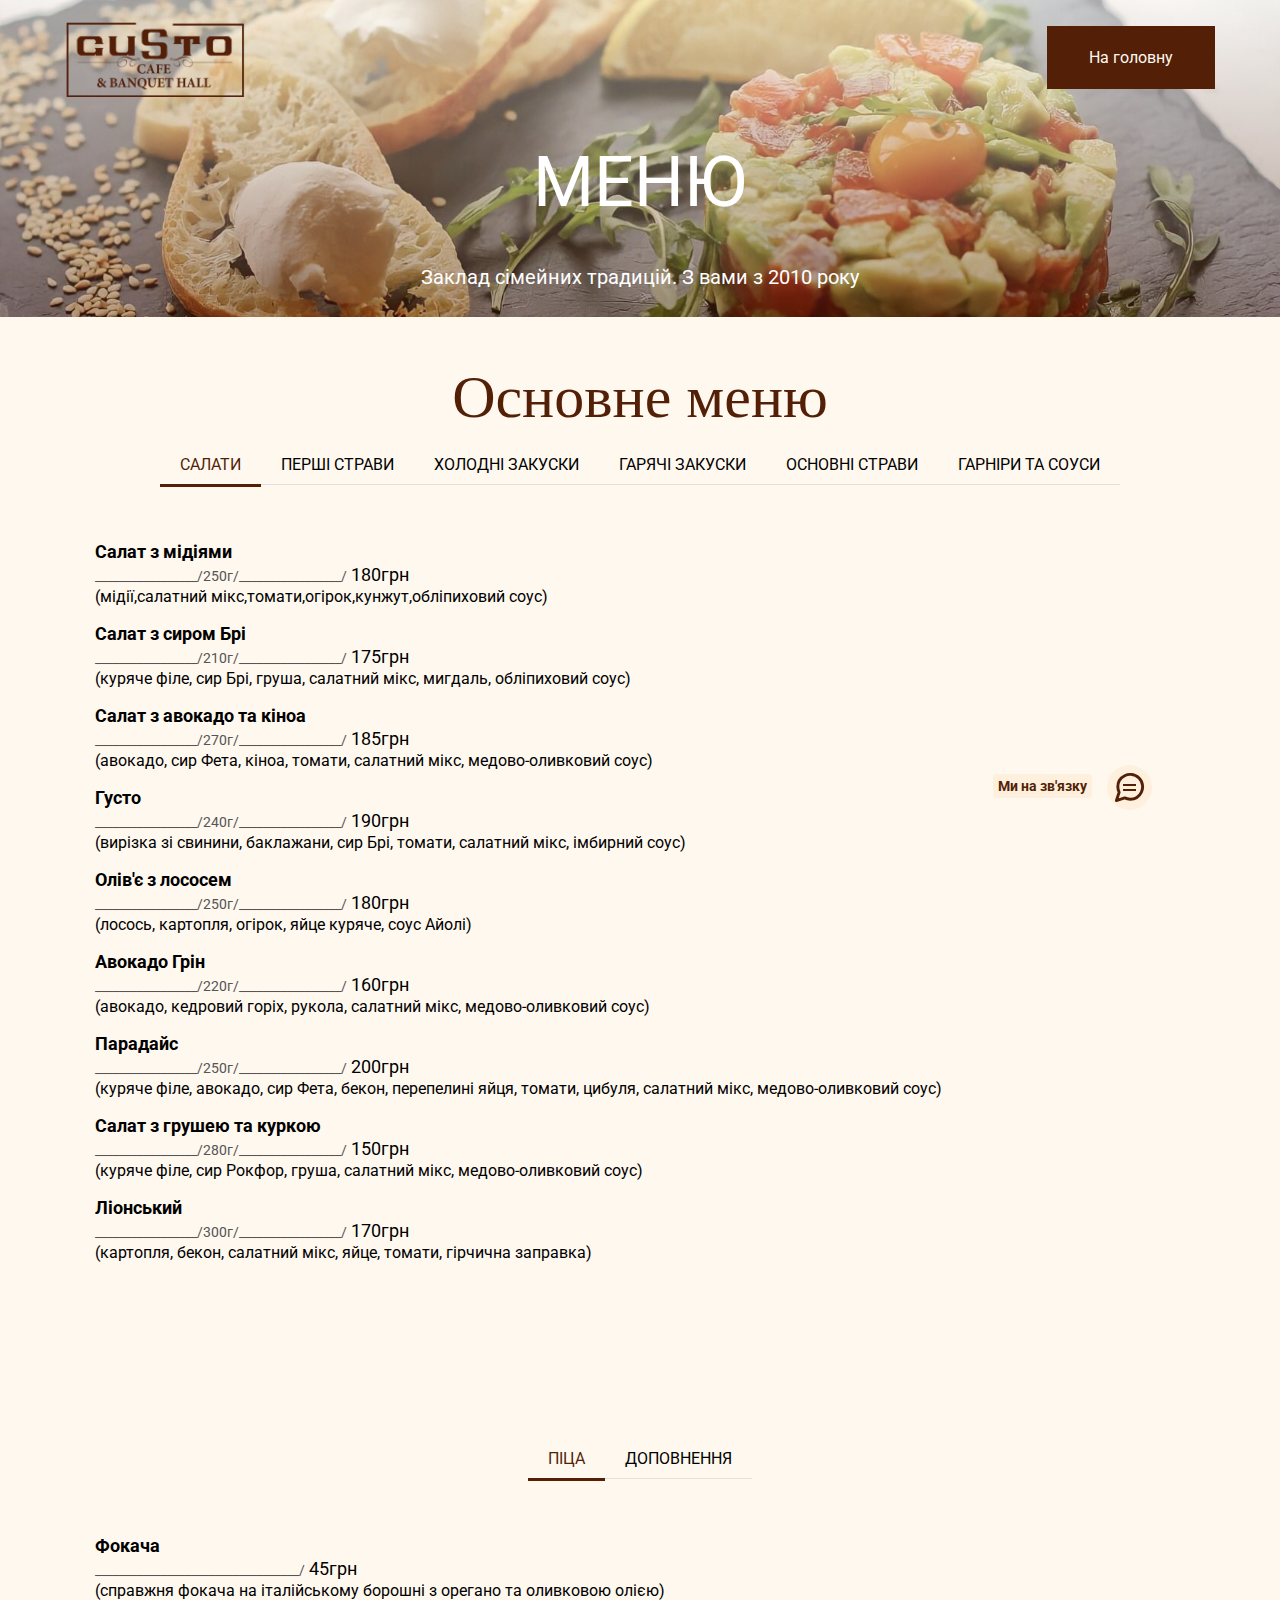
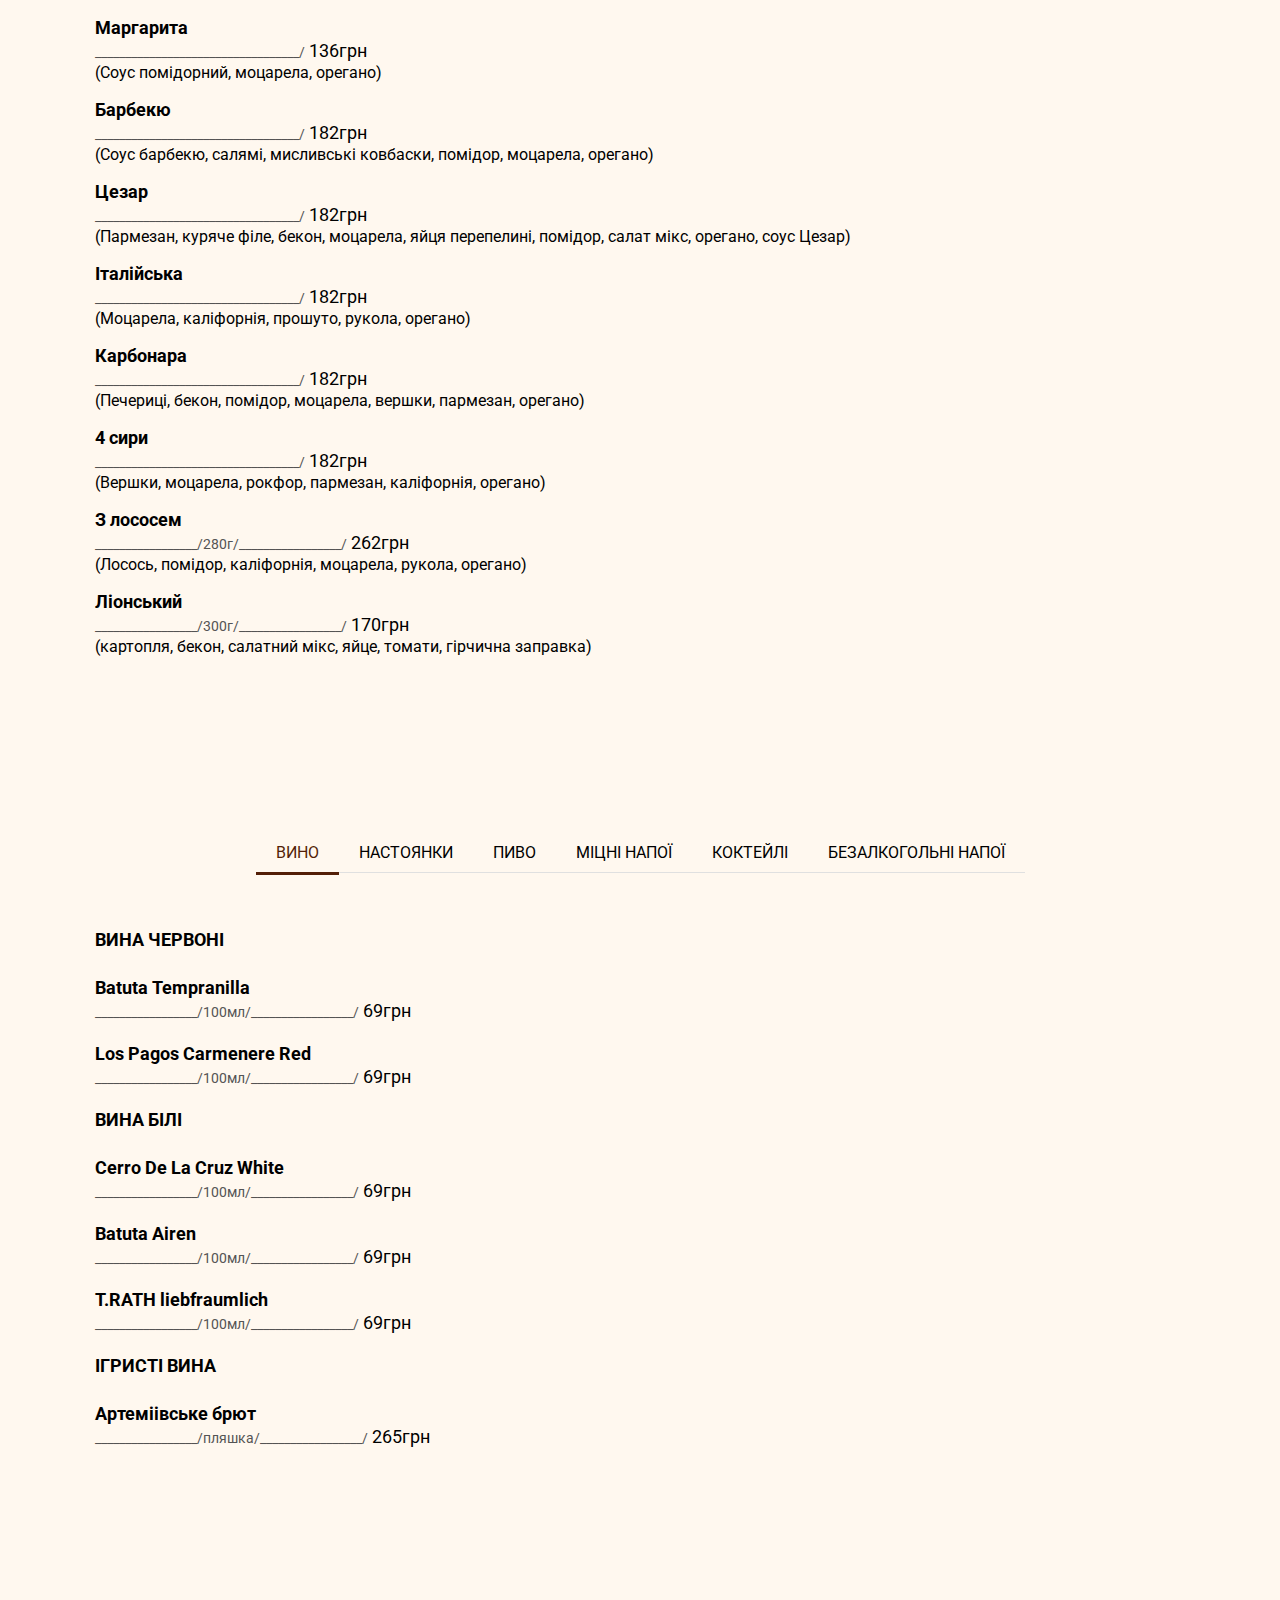
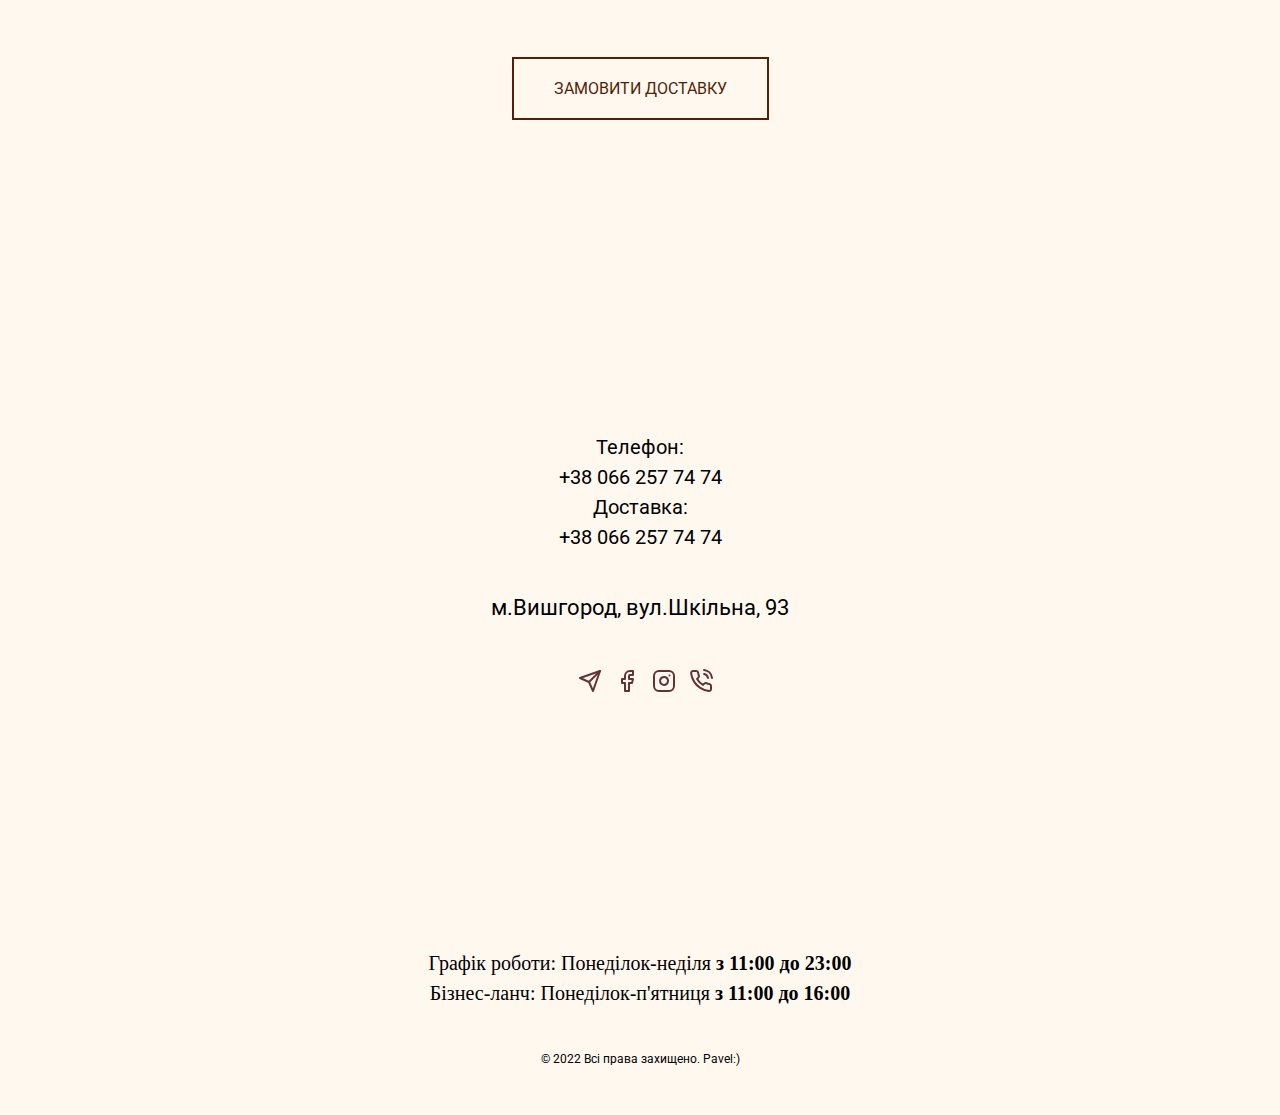
==== commit 166e9250: "Add files via upload" ====
--- a/menu.html
+++ b/menu.html
@@ -5,7 +5,7 @@
 	<meta http-equiv="X-UA-Compatible" content="IE=edge">
 	<meta name="viewport" content="width=device-width, initial-scale=1.0">
 	<link rel="shortcut icon" href="img/favicon.ico.ico">
-	<link rel="stylesheet" href="css/style.min.css?_v=20220628175351">
+	<link rel="stylesheet" href="css/style.min.css?_v=20220628182540">
 	<title>Gusto cafe & banquet hall - Menu</title>
 </head>
 <body>
@@ -616,8 +616,8 @@
 </footer>
     </div>
         <script>var pageType = 'menu_page'; </script>
-		<script src="https://code.jquery.com/jquery-3.4.1.min.js?_v=20220628175351"></script>
-		<script type="text/javascript" src="//cdn.jsdelivr.net/npm/slick-carousel@1.8.1/slick/slick.min.js?_v=20220628175351"></script>
-		<script src="js/app.min.js?_v=20220628175351"></script>
+		<script src="https://code.jquery.com/jquery-3.4.1.min.js?_v=20220628182540"></script>
+		<script type="text/javascript" src="//cdn.jsdelivr.net/npm/slick-carousel@1.8.1/slick/slick.min.js?_v=20220628182540"></script>
+		<script src="js/app.min.js?_v=20220628182540"></script>
 </body>
 </html>--- a/css/style.min.css
+++ b/css/style.min.css
@@ -1 +1 @@
-@import url(https://fonts.googleapis.com/css2?family=Roboto&display=swap);*{padding:0;margin:0;border:0}*,:after,:before{-webkit-box-sizing:border-box;box-sizing:border-box}:active,:focus{outline:0}a:active,a:focus{outline:0}aside,footer,header,nav,section{display:block}body,html{height:100%;margin:0;padding:0;min-width:320px;position:relative;width:100%;color:#000}body{font-size:100%;line-height:1;font-size:14px;font-family:Roboto;-ms-text-size-adjust:100%;-moz-text-size-adjust:100%;-webkit-text-size-adjust:100%}body.lock{overflow:hidden}button,input,textarea{font-family:Roboto}input::-ms-clear{display:none}button{cursor:pointer;background-color:transparent}button::-moz-focus-inner{padding:0;border:0}a,a:visited{text-decoration:none;color:inherit}a:hover{text-decoration:none}ul li{list-style:none}img{vertical-align:top}h1,h2,h3,h4,h5,h6{font-weight:inherit;font-size:inherit}[class*=__container]{max-width:1180px;margin:0 auto;padding:0 15px}main{-webkit-box-flex:1;-ms-flex:1 1 auto;flex:1 1 auto}.wrapper{overflow:hidden;display:-webkit-box;display:-ms-flexbox;display:flex;-webkit-box-orient:vertical;-webkit-box-direction:normal;-ms-flex-direction:column;flex-direction:column;min-height:100%;background-color:#fff8ef}.title{color:#531f07;font-size:60px;font-family:Georgia;padding-bottom:30px;-webkit-transform:translate(0,100%);-ms-transform:translate(0,100%);transform:translate(0,100%);-webkit-transition:all .8s ease 0s;-o-transition:all .8s ease 0s;transition:all .8s ease 0s;opacity:0}.title._anim{-webkit-transform:translate(0,0);-ms-transform:translate(0,0);transform:translate(0,0);-webkit-transition:all .8s ease 0s;-o-transition:all .8s ease 0s;transition:all .8s ease 0s;opacity:1}.gusto__container{-webkit-box-pack:justify;-ms-flex-pack:justify;justify-content:space-between;height:100vh;position:relative}.gusto__top{display:-webkit-box;display:-ms-flexbox;display:flex;-webkit-box-align:center;-ms-flex-align:center;align-items:center;-webkit-box-pack:justify;-ms-flex-pack:justify;justify-content:space-between;padding:20px 0}.gusto__top-icon{z-index:2;-webkit-box-flex:1;-ms-flex:1 1 33.333%;flex:1 1 33.333%;font-size:18px}.gusto__top-icon-link{margin-right:20px}.gusto__top-icon-link img{-webkit-transition:all ease .5s;-o-transition:all ease .5s;transition:all ease .5s}.gusto__top-icon-link img:hover{-webkit-transform:scale(1.2);-ms-transform:scale(1.2);transform:scale(1.2);-webkit-transition:all ease .5s;-o-transition:all ease .5s;transition:all ease .5s}.gusto__top-label{z-index:2;max-width:180px;-webkit-transition:all ease .5s;-o-transition:all ease .5s;transition:all ease .5s;-webkit-transform:scale(0);-ms-transform:scale(0);transform:scale(0)}.gusto__top-label._anim{-webkit-transition:all ease .5s;-o-transition:all ease .5s;transition:all ease .5s;-webkit-transform:scale(1);-ms-transform:scale(1);transform:scale(1)}.gusto__top-label:hover{-webkit-transform:scale(1.2);-ms-transform:scale(1.2);transform:scale(1.2);-webkit-transition:all ease .5s;-o-transition:all ease .5s;transition:all ease .5s}.gusto__top-label img{width:100%;height:100%}.gusto__top-text{text-align:right;z-index:2;-webkit-box-flex:1;-ms-flex:1 1 33.333%;flex:1 1 33.333%;color:#fff;font-size:16px;font-family:Roboto}.gusto__top-text-link:hover{color:#531f07}.gusto__body{position:absolute;top:calc(60% - 147px);z-index:2;font-family:georgia;color:#fff;text-align:center}.gusto__body-subtitle{font-size:15px;text-align:right;padding:0 10px 20px 0;-webkit-transform:translate(100%,0);-ms-transform:translate(100%,0);transform:translate(100%,0);-webkit-transition:all .8s ease 0s;-o-transition:all .8s ease 0s;transition:all .8s ease 0s;opacity:0}.gusto__body-subtitle._anim{-webkit-transform:translate(0,0);-ms-transform:translate(0,0);transform:translate(0,0);-webkit-transition:all .8s ease .4s;-o-transition:all .8s ease .4s;transition:all .8s ease .4s;opacity:1}.gusto__body-title{font-size:70px;-webkit-transform:translate(100%,0);-ms-transform:translate(100%,0);transform:translate(100%,0);-webkit-transition:all .8s ease 0s;-o-transition:all .8s ease 0s;transition:all .8s ease 0s;opacity:0}.gusto__body-title._anim{-webkit-transform:translate(0,0);-ms-transform:translate(0,0);transform:translate(0,0);opacity:1}.gusto__body-buttons{margin-top:100px;color:#fff;font-size:16px;font-family:Roboto}.gusto__body-button-1{border:2px solid #fff;padding:10px 80px}.gusto__body-button-1:hover{border:2px solid #531f07;color:#531f07}.gusto__body-button-2{border:2px solid #fff;padding:10px 20px;margin-left:40px}.gusto__body-button-2:hover{border:2px solid #531f07;color:#531f07}.gusto__img{overflow:hidden}.gusto__img img{overflow:hidden;position:absolute;width:100%;height:100vh;top:0;left:0;-o-object-fit:cover;object-fit:cover}.gusto__connect{position:fixed;z-index:10;display:-webkit-box;display:-ms-flexbox;display:flex;-webkit-box-align:end;-ms-flex-align:end;align-items:flex-end;bottom:7%;right:10%}.gusto__connect-text{color:#531f07;font-size:14px;background-color:#fff0dd;padding:5px;font-weight:700;border-radius:3px;margin:0 15px 12px 0}.gusto__connect-icon-items{display:none;-webkit-box-orient:vertical;-webkit-box-direction:normal;-ms-flex-direction:column;flex-direction:column;-webkit-box-align:center;-ms-flex-align:center;align-items:center;-webkit-box-pack:center;-ms-flex-pack:center;justify-content:center;margin-bottom:20px}.gusto__connect-icon-items._active{display:-webkit-box;display:-ms-flexbox;display:flex}.gusto__connect-icon-items-link{-webkit-animation:pulsate-fwd 2s ease-in-out infinite both;animation:pulsate-fwd 2s ease-in-out infinite both;width:40px;height:40px;border-radius:50%;margin-bottom:10px}.gusto__connect-icon-items-link img{padding:10px;width:100%;height:100%}.gusto__connect-icon-items-link-1{background-color:#004d73}.gusto__connect-icon-items-link-2{background-color:#0284fe}.gusto__connect-icon-items-link-3{background-color:#935bbe}.gusto__connect-icon-items-link-4{background-color:#0087d0}.gusto__connect-icon-link{position:relative;width:45px;height:45px;background-color:#fff0dd;border-radius:50%;-webkit-animation:pulsate-fwd 1s ease-in-out infinite both;animation:pulsate-fwd 1s ease-in-out infinite both;cursor:pointer}.gusto__connect-icon-link._active{-webkit-animation:none;animation:none}.gusto__connect-icon-link._active img{display:none}.gusto__connect-icon-link._active:before{left:27%;width:50%;top:50%;-webkit-transform:rotate(-45deg) translate(0,-50%);-ms-transform:rotate(-45deg) translate(0,-50%);transform:rotate(-45deg) translate(0,-50%)}.gusto__connect-icon-link._active:after{left:27%;width:50%;bottom:50%;-webkit-transform:rotate(45deg) translate(0,50%);-ms-transform:rotate(45deg) translate(0,50%);transform:rotate(45deg) translate(0,50%)}.gusto__connect-icon-link img{padding:5px;width:100%;height:100%}.gusto__connect-icon-link:after,.gusto__connect-icon-link:before{left:35%;position:absolute;height:5%;width:30%;-webkit-transition:all .3s ease 0s;-o-transition:all .3s ease 0s;transition:all .3s ease 0s;background-color:#531f07}.gusto__connect-icon-link:after,.gusto__connect-icon-link:before{content:""}.gusto__connect-icon-link:before{top:42%}.gusto__connect-icon-link:after{bottom:42%}@-webkit-keyframes pulsate-fwd{0%{-webkit-transform:scale(1);transform:scale(1)}50%{-webkit-transform:scale(1.2);transform:scale(1.2)}100%{-webkit-transform:scale(1);transform:scale(1)}}@keyframes pulsate-fwd{0%{-webkit-transform:scale(1);transform:scale(1)}50%{-webkit-transform:scale(1.2);transform:scale(1.2)}100%{-webkit-transform:scale(1);transform:scale(1)}}.scrollup{background-color:#fff0dd;border-radius:50%;display:none;position:fixed;z-index:10;bottom:2%;right:10%;cursor:pointer}.darkblock{position:absolute;width:100%;height:100%;z-index:1;background-color:#000;opacity:.2}._border{border:2px solid #fff;padding:10px 20px;margin-left:20px}._border:hover{border:2px solid #531f07}hr{z-index:2;width:100%;position:relative;border:none;background-color:#fff;color:#fff;height:2px;opacity:.5}.header{position:absolute;top:20%;left:0;width:100%;z-index:10}.menu{color:#fff}.menu__icon{display:none}.menu__link{font-size:16px;text-transform:uppercase}.menu__link:hover{text-decoration:underline}.about__body{display:-webkit-box;display:-ms-flexbox;display:flex;padding-top:30px}.about__body-content{padding-right:20px;color:#531f07}.about__body-content-text{font-size:16px;font-family:arial;line-height:1.55}.about__body-content-text p:not(:last-child){padding-bottom:20px}.about__img{-webkit-box-flex:1;-ms-flex:1 0 50%;flex:1 0 50%}.about__img img{width:100%;height:100%;-o-object-fit:cover;object-fit:cover;-webkit-transition:all .5s ease 0s;-o-transition:all .5s ease 0s;transition:all .5s ease 0s}.about__img img:hover{-webkit-transform:scale(1.1);-ms-transform:scale(1.1);transform:scale(1.1);-webkit-transition:all .5s ease 0s;-o-transition:all .5s ease 0s;transition:all .5s ease 0s}.price__container{padding-bottom:50px}.price__title{padding-top:50px;text-align:center}.price__row{display:-webkit-box;display:-ms-flexbox;display:flex;-webkit-box-pack:center;-ms-flex-pack:center;justify-content:center;-webkit-box-align:center;-ms-flex-align:center;align-items:center;color:#fff}.price__row p{font-family:Georgia;font-size:30px}.price__row-column-1{display:-webkit-box;display:-ms-flexbox;display:flex;-webkit-box-orient:vertical;-webkit-box-direction:normal;-ms-flex-direction:column;flex-direction:column;-webkit-box-flex:1;-ms-flex:1 0 66%;flex:1 0 66%}.price__row-column-2{-webkit-box-flex:1;-ms-flex:1 1 33%;flex:1 1 33%;height:710px;margin-left:10px;position:relative}.price__row-column-2 p{position:absolute;right:10%;top:5%;z-index:2}.price__row-column-2 img{width:100%;height:100%;-o-object-fit:cover;object-fit:cover;-o-object-position:right;object-position:right;-webkit-transition:all .5s ease 0s;-o-transition:all .5s ease 0s;transition:all .5s ease 0s}.price__row-column-2 img:hover{-webkit-transform:scale(1.1);-ms-transform:scale(1.1);transform:scale(1.1);-webkit-transition:all .5s ease 0s;-o-transition:all .5s ease 0s;transition:all .5s ease 0s}.column-1__item-1{-webkit-box-flex:1;-ms-flex:1 1 50%;flex:1 1 50%;margin-bottom:10px;position:relative}.column-1__item-1 p{position:absolute;bottom:10%;right:10%;z-index:2;color:#531f07}.column-1__item-1 img{width:100%;max-height:350px;-o-object-fit:cover;object-fit:cover;-webkit-transition:all .5s ease 0s;-o-transition:all .5s ease 0s;transition:all .5s ease 0s}.column-1__item-1 img:hover{-webkit-transform:scale(1.1);-ms-transform:scale(1.1);transform:scale(1.1);-webkit-transition:all .5s ease 0s;-o-transition:all .5s ease 0s;transition:all .5s ease 0s}.column-1__item-2{-webkit-box-flex:1;-ms-flex:1 1 50%;flex:1 1 50%;position:relative}.column-1__item-2 p{position:absolute;bottom:10%;right:10%;z-index:2}.column-1__item-2 img{width:100%;max-height:350px;-o-object-fit:cover;object-fit:cover;-webkit-transition:all .5s ease 0s;-o-transition:all .5s ease 0s;transition:all .5s ease 0s}.column-1__item-2 img:hover{-webkit-transform:scale(1.1);-ms-transform:scale(1.1);transform:scale(1.1);-webkit-transition:all .5s ease 0s;-o-transition:all .5s ease 0s;transition:all .5s ease 0s}.bcg{background-position:center;background-size:cover;background-repeat:no-repeat}.bcg img{display:none}.col-2{display:-webkit-box;display:-ms-flexbox;display:flex;-webkit-box-align:center;-ms-flex-align:center;align-items:center;-webkit-transform:translate(100%,0);-ms-transform:translate(100%,0);transform:translate(100%,0);-webkit-transition:all .8s easy 0s;-o-transition:all .8s easy 0s;transition:all .8s easy 0s;opacity:0}.col-2._anim{-webkit-transform:translate(0,0);-ms-transform:translate(0,0);transform:translate(0,0);-webkit-transition:all .8s ease 0s;-o-transition:all .8s ease 0s;transition:all .8s ease 0s;opacity:1}.reserve{display:-webkit-box;display:-ms-flexbox;display:flex;overflow:hidden}.reserve__column{-webkit-box-flex:0;-ms-flex:0 0 50%;flex:0 0 50%}.reserve__img{height:100%}.reserve__body{padding:0 10%}.reserve__body-content{text-align:center;color:#531f07;max-width:460px}.reserve__body-title{font-size:46px;font-family:Georgia;padding-bottom:20px}.reserve__body-text{font-size:20px;padding-bottom:30px}.form-body{display:-webkit-box;display:-ms-flexbox;display:flex;-webkit-box-orient:vertical;-webkit-box-direction:normal;-ms-flex-direction:column;flex-direction:column}.form-body-items{background-color:transparent;height:60px;font-size:16px;border-bottom:1px solid #b3b3b3;margin-bottom:20px}.form-body-date{width:50%}.form-body button{margin:0 auto 20px;color:#613434;border:3px solid #613434;text-transform:uppercase;height:60px;font-size:16px;width:220px}.form-body input:focus{border-bottom:2px solid #000}.form-body input[type=date]::-webkit-calendar-picker-indicator{cursor:pointer;color:transparent;opacity:1;display:block;background:url("../img/reserve/calendar (1).svg") no-repeat;width:25px;height:25px;border-width:thin}.food{padding:50px 0}.food-title{text-align:center;padding-bottom:50px}.slick-track{display:-webkit-box;display:-ms-flexbox;display:flex;-webkit-box-align:start;-ms-flex-align:start;align-items:flex-start}.slider{position:relative;padding:0 50px}.slider__item{-webkit-transition:all .3s ease 0s;-o-transition:all .3s ease 0s;transition:all .3s ease 0s;height:600px;margin:0 20px;text-align:center;opacity:.5}.slider__item.slick-center{opacity:1}.slider .slick-arrow{position:absolute;top:50%;z-index:10;width:50px;height:50px;margin:-25px 0 0 0;font-size:0}.slider .slick-arrow.slick-prev{left:1.5%;background:url(../img/food/arrow-left.svg) 0 0/100% no-repeat}.slider .slick-arrow.slick-next{right:1.5%;background:url(../img/food/arrow-right.svg) 0 0/100% no-repeat}.slider .slick-dots{display:-webkit-box;display:-ms-flexbox;display:flex;-webkit-box-align:center;-ms-flex-align:center;align-items:center;-webkit-box-pack:center;-ms-flex-pack:center;justify-content:center;margin-top:20px}.slider .slick-dots li{list-style:none;margin:0 10px}.slider .slick-dots li.slick-active button{background-color:#222}.slider .slick-dots button{font-size:0;width:10px;height:10px;border-radius:50%;background-color:#c7c7c7}.delivery__body{padding:50px 0 70px 0;text-align:center}.delivery__body-title{padding-bottom:70px}.delivery__body-buttom{color:#531f07}.delivery__body-link{font-size:16px;border:2px solid #531f07;padding:20px 40px}.delivery__body-link:hover{background-color:#531f07;color:#fff8ef}.contact{position:relative}.contact__body{padding:80px 0;position:relative;z-index:1;text-align:center}.contact__body-items{padding:80px;background-color:#fff8ef;margin:0 auto;max-width:750px}.contact__body-items-text{font-size:20px}.contact__body-items-text p:not(:last-child){padding-bottom:10px}.contact__body-items-adress{font-size:22px}.contact__body-items-icon-link{margin-left:10px}.no-webp .parallax_img{background-image:url(../img/contact/01.png)}.parallax_img{top:0;width:100%;position:absolute;height:100%;background-attachment:fixed;background-repeat:no-repeat;background-position:center center;background-size:cover}.item:not(:last-child){padding-bottom:50px}#map{width:100%;height:500px}.footer{padding:100px 0 50px 0;text-align:center}.footer__work{padding-bottom:50px;font-size:20px;font-family:Georgia}.footer__work p:first-child{padding-bottom:10px}.footer__lecense{font-size:12px}.gusto-menu{position:relative}.gusto-menu__container{z-index:2;position:relative}.gusto-menu__top{padding:0 0 50px 0;display:-webkit-box;display:-ms-flexbox;display:flex;-webkit-box-pack:justify;-ms-flex-pack:justify;justify-content:space-between;-webkit-box-align:center;-ms-flex-align:center;align-items:center;color:#fff8ef}.gusto-menu__top-button-link{border:2px solid #531f07;background-color:#531f07;font-size:16px;padding:20px 40px}.gusto-menu__top-button-link:hover{background-color:transparent}.gusto-menu__content{padding:20px 0 30px 0;text-align:center;z-index:2}.gusto-menu__img{position:absolute;width:100%;height:100%;top:0;left:0}.gusto-menu-logo{z-index:2;max-width:180px;-webkit-transition:all ease .5s;-o-transition:all ease .5s;transition:all ease .5s;-webkit-transform:scale(0);-ms-transform:scale(0);transform:scale(0)}.gusto-menu-logo._anim{-webkit-transition:all ease .5s;-o-transition:all ease .5s;transition:all ease .5s;-webkit-transform:scale(1);-ms-transform:scale(1);transform:scale(1)}.gusto-menu-logo:hover{-webkit-transform:scale(1.2);-ms-transform:scale(1.2);transform:scale(1.2);-webkit-transition:all ease .5s;-o-transition:all ease .5s;transition:all ease .5s}.gusto-menu-logo img{width:100%;height:100%}.gusto-menu-text{color:#fff}.gusto-menu-text h2{font-size:70px;padding-bottom:50px}.gusto-menu-text p{font-size:20px}.gusto-shadowblock{top:0;position:absolute;width:100%;height:100%;z-index:1;background:-webkit-gradient(linear,left top,left bottom,from(rgba(255,248,239,.5)),to(rgba(83,31,7,.4)));background:-o-linear-gradient(top,rgba(255,248,239,.5),rgba(83,31,7,.4));background:linear-gradient(to bottom,rgba(255,248,239,.5),rgba(83,31,7,.4))}.main-menu{padding:50px 0}.main-menu__container{text-align:center}.select{display:none}.tabs{font-size:0}.tabs>input[type=radio]{display:none}#tab-btn-1:checked~#content-1,#tab-btn-2:checked~#content-2,#tab-btn-3:checked~#content-3,#tab-btn-4:checked~#content-4,#tab-btn-5:checked~#content-5,#tab-btn-6:checked~#content-6{display:block}.tabs>div{display:none;text-align:left;padding:50px 0 0 30px;font-size:16px}.tabs label{-webkit-box-align:center;-ms-flex-align:center;align-items:center;-webkit-user-select:none;-moz-user-select:none;-ms-user-select:none;user-select:none;border-bottom:1px solid #e0e0e0;padding:10px 20px;font-size:16px;color:#000;cursor:pointer;position:relative}.tabs>input[type=radio]:checked+label{border-bottom:3px solid #531f07;color:#531f07}.tabs__block-content{padding-top:20px}.tabs__block-title{font-size:18px;color:#000;font-weight:700;padding-bottom:5px}.tabs__block-price{font-size:18px;color:#000;padding-bottom:5px}.tabs__block-price span{color:#545454;font-size:14px}.pizza-menu{padding:50px 0}.pizza-menu__container{text-align:center}.select-2{display:none}.pizza-tabs{font-size:0}.pizza-tabs>input[type=radio]{display:none}#pizza-tab-btn-1:checked~#content-pizza-1,#pizza-tab-btn-2:checked~#content-pizza-2{display:block}.pizza-tabs>div{display:none;text-align:left;padding:50px 0 0 30px;font-size:16px}.pizza-tabs label{-webkit-box-align:center;-ms-flex-align:center;align-items:center;-webkit-user-select:none;-moz-user-select:none;-ms-user-select:none;user-select:none;border-bottom:1px solid #e0e0e0;padding:10px 20px;font-size:16px;color:#000;cursor:pointer;position:relative}.pizza-tabs>input[type=radio]:checked+label{border-bottom:3px solid #531f07;color:#531f07}.pizza-tabs__block-content{padding-top:20px}.pizza-tabs__block-title{font-size:18px;color:#000;font-weight:700;padding-bottom:5px}.pizza-tabs__block-price{font-size:18px;color:#000;padding-bottom:5px}.pizza-tabs__block-price span{color:#545454;font-size:14px}.bar-menu{padding:50px 0}.bar-menu__container{text-align:center}.select-3{display:none}.bar-tabs{font-size:0}.bar-tabs>input[type=radio]{display:none}#bar-tab-btn-1:checked~#content-bar-1,#bar-tab-btn-2:checked~#content-bar-2,#bar-tab-btn-3:checked~#content-bar-3,#bar-tab-btn-4:checked~#content-bar-4,#bar-tab-btn-5:checked~#content-bar-5,#bar-tab-btn-6:checked~#content-bar-6{display:block}.bar-tabs>div{display:none;text-align:left;padding:50px 0 0 30px;font-size:16px}.bar-tabs label{-webkit-box-align:center;-ms-flex-align:center;align-items:center;-webkit-user-select:none;-moz-user-select:none;-ms-user-select:none;user-select:none;border-bottom:1px solid #e0e0e0;padding:10px 20px;font-size:16px;color:#000;cursor:pointer;position:relative}.bar-tabs>input[type=radio]:checked+label{border-bottom:3px solid #531f07;color:#531f07}.bar-tabs__block-content{padding-top:20px}.bar-tabs__block-title{font-size:18px;color:#000;font-weight:700;padding-bottom:5px}.bar-tabs__block-price{font-size:18px;color:#000;padding-bottom:5px}.bar-tabs__block-price span{color:#545454;font-size:14px}@media (min-width:767.98px){.menu__list{display:-webkit-box;display:-ms-flexbox;display:flex;-webkit-box-align:center;-ms-flex-align:center;align-items:center;-webkit-box-pack:center;-ms-flex-pack:center;justify-content:center}.menu__list li:not(:last-child){padding-right:20px}}@media (max-width:1080px){[class*=__container]{max-width:970px}.gusto__top-text{display:-webkit-box;display:-ms-flexbox;display:flex;-webkit-box-orient:vertical;-webkit-box-direction:normal;-ms-flex-direction:column;flex-direction:column;-webkit-box-align:end;-ms-flex-align:end;align-items:flex-end}.gusto__body-title{font-size:50px}.gusto__body-subtitle{max-width:850px}._border{margin-top:10px;max-width:180px}.tabs label{padding:10px 10px}.bar-tabs label{padding:10px 10px}}@media (max-width:991.98px){[class*=__container]{max-width:750px}.title{text-align:center;font-size:50px}.about__body{-webkit-box-orient:vertical;-webkit-box-direction:normal;-ms-flex-direction:column;flex-direction:column}.about__body-content{padding:0 0 20px 0}.price__row-column-1{-webkit-box-flex:1;-ms-flex:1 0 50%;flex:1 0 50%}.price__row-column-2{-webkit-box-flex:1;-ms-flex:1 1 50%;flex:1 1 50%;height:660px}.column-1__item-1 img{height:325px}.column-1__item-2 img{height:325px}.reserve{height:100%}.reserve__column{-webkit-box-flex:1;-ms-flex:1 1 100%;flex:1 1 100%;-webkit-box-pack:center;-ms-flex-pack:center;justify-content:center}.reserve__body-content{max-width:750px}.col-1{display:none}.slider__item{height:500px}.tabs label{padding:10px 5px;font-size:14px}.pizza-tabs label{padding:10px 5px;font-size:14px}.bar-tabs label{padding:10px 5px;font-size:14px}}@media (max-width:767.98px){body.lock{width:100%;overflow:hidden}[class*=__container]{max-width:none}.title{text-align:center;font-size:30px;padding-bottom:10px}.gusto__connect{right:5%}.gusto__top-icon{-webkit-box-ordinal-group:4;-ms-flex-order:3;order:3;text-align:center}.gusto__top-text{-webkit-box-ordinal-group:2;-ms-flex-order:1;order:1;-webkit-box-align:start;-ms-flex-align:start;align-items:flex-start}.gusto__top-label{-webkit-box-ordinal-group:3;-ms-flex-order:2;order:2}.gusto__body{top:calc(50% - 147px)}.gusto__body-title{font-size:40px}.gusto__body-subtitle{text-align:center}.scrollup{right:5%}.header{top:10%}.menu{position:absolute;right:10%}.menu__body{position:fixed;width:100%;height:100%;top:0;left:-100%;background-color:#fff8ef;-webkit-transition:left .3s ease 0s;-o-transition:left .3s ease 0s;transition:left .3s ease 0s;padding:50px 30px 30px 30px;color:#531f07;overflow:auto}.menu__body._active{left:0}.menu__list{margin-top:50px}.menu__list li{margin:0 0 40px 0;text-align:center}.menu__link{font-size:40px;font-family:Georgia;text-transform:none}.menu__icon{z-index:5;display:block;position:fixed;top:5.5%;width:30px;height:18px;cursor:pointer}.menu__icon span,.menu__icon:after,.menu__icon:before{left:0;position:absolute;height:15%;width:100%;-webkit-transition:all .3s ease 0s;-o-transition:all .3s ease 0s;transition:all .3s ease 0s;background-color:#531f07}.menu__icon:after,.menu__icon:before{content:""}.menu__icon:before{top:0}.menu__icon:after{bottom:0}.menu__icon span{top:50%;-webkit-transform:scale(1) translate(0,-50%);-ms-transform:scale(1) translate(0,-50%);transform:scale(1) translate(0,-50%)}.menu__icon._active span{-webkit-transform:scale(0) translate(0,-50%);-ms-transform:scale(0) translate(0,-50%);transform:scale(0) translate(0,-50%)}.menu__icon._active:before{top:50%;-webkit-transform:rotate(-45deg) translate(0,-50%);-ms-transform:rotate(-45deg) translate(0,-50%);transform:rotate(-45deg) translate(0,-50%)}.menu__icon._active:after{bottom:50%;-webkit-transform:rotate(45deg) translate(0,50%);-ms-transform:rotate(45deg) translate(0,50%);transform:rotate(45deg) translate(0,50%)}.price__row{display:block}.price__row-column-2{margin:0;height:325px}.price__row-column-2 p{top:calc(90% - 30px)}.column-1__item-1{margin-bottom:0}.reserve__body-title{font-size:30px;font-family:Georgia;padding-bottom:20px}.reserve__body-text{font-size:16px}.form-body button{width:150px}.slider{padding:0 0}.slider__item{opacity:0;height:400px}.food-title{padding-bottom:30px}.slick-list{overflow:hidden}.delivery__body-link{padding:20px 20px}.contact__body{padding:80px 10px}.contact__body-items{max-width:450px;padding:50px 0}.item:not(:last-child){padding-bottom:30px}.gusto-menu__top-button-link{border:2px solid #531f07;background-color:#531f07;font-size:16px;padding:10px 20px}.gusto-menu-text{color:#fff}.gusto-menu-text h2{font-size:50px;padding-bottom:50px}.gusto-menu-logo{z-index:2;max-width:150px}.tabs label{display:none}.select{display:block;border-color:#f7efe4;background-color:#f7efe4;width:70%;padding:16px 20px;color:#531f07;font-size:16px;font-weight:700;margin-left:30px}.pizza-tabs label{display:none}.select-2{display:block;border-color:#f7efe4;background-color:#f7efe4;width:70%;padding:16px 20px;color:#531f07;font-size:16px;font-weight:700;margin-left:30px}.bar-tabs label{display:none}.select-3{display:block;border-color:#f7efe4;background-color:#f7efe4;width:70%;padding:16px 20px;color:#531f07;font-size:16px;font-weight:700;margin-left:30px}}@media (max-width:660px){.gusto__body{left:calc(50% - 250px);width:500px}.gusto__top-text{display:none}}@media (max-width:500px){.gusto__body{left:calc(50% - 175px);width:350px}.gusto__body-title{margin:0 10px;font-size:30px}.gusto__body-subtitle{padding:20px 0}.gusto__body-buttons{display:-webkit-box;display:-ms-flexbox;display:flex;-webkit-box-orient:vertical;-webkit-box-direction:normal;-ms-flex-direction:column;flex-direction:column;-webkit-box-align:center;-ms-flex-align:center;align-items:center;-webkit-box-pack:center;-ms-flex-pack:center;justify-content:center;text-align:center}.gusto__body-button-2{margin:30px 0 0 0}.gusto__connect-text{display:none}.slider__item{height:300px;margin:0 0}.slider .slick-arrow{width:30px;height:30px}}@media (max-width:479.98px){[class*=__container]{max-width:none}}.webp .parallax_img{background-image:url(../img/contact/01.webp)}+@import url(https://fonts.googleapis.com/css2?family=Roboto&display=swap);*{padding:0;margin:0;border:0}*,:after,:before{-webkit-box-sizing:border-box;box-sizing:border-box}:active,:focus{outline:0}a:active,a:focus{outline:0}aside,footer,header,nav,section{display:block}body,html{height:100%;margin:0;padding:0;min-width:320px;position:relative;width:100%;color:#000}body{font-size:100%;line-height:1;font-size:14px;font-family:Roboto;-ms-text-size-adjust:100%;-moz-text-size-adjust:100%;-webkit-text-size-adjust:100%}body.lock{overflow:hidden}button,input,textarea{font-family:Roboto}input::-ms-clear{display:none}button{cursor:pointer;background-color:transparent}button::-moz-focus-inner{padding:0;border:0}a,a:visited{text-decoration:none;color:inherit}a:hover{text-decoration:none}ul li{list-style:none}img{vertical-align:top}h1,h2,h3,h4,h5,h6{font-weight:inherit;font-size:inherit}[class*=__container]{max-width:1180px;margin:0 auto;padding:0 15px}main{-webkit-box-flex:1;-ms-flex:1 1 auto;flex:1 1 auto}.wrapper{overflow:hidden;display:-webkit-box;display:-ms-flexbox;display:flex;-webkit-box-orient:vertical;-webkit-box-direction:normal;-ms-flex-direction:column;flex-direction:column;min-height:100%;background-color:#fff8ef}.title{color:#531f07;font-size:60px;font-family:Georgia;padding-bottom:30px;-webkit-transform:translate(0,100%);-ms-transform:translate(0,100%);transform:translate(0,100%);-webkit-transition:all .8s ease 0s;-o-transition:all .8s ease 0s;transition:all .8s ease 0s;opacity:0}.title._anim{-webkit-transform:translate(0,0);-ms-transform:translate(0,0);transform:translate(0,0);-webkit-transition:all .8s ease 0s;-o-transition:all .8s ease 0s;transition:all .8s ease 0s;opacity:1}.gusto__container{-webkit-box-pack:justify;-ms-flex-pack:justify;justify-content:space-between;height:100vh;position:relative}.gusto__top{display:-webkit-box;display:-ms-flexbox;display:flex;-webkit-box-align:center;-ms-flex-align:center;align-items:center;-webkit-box-pack:justify;-ms-flex-pack:justify;justify-content:space-between;padding:20px 0}.gusto__top-icon{z-index:2;-webkit-box-flex:1;-ms-flex:1 1 33.333%;flex:1 1 33.333%;font-size:18px}.gusto__top-icon-link{margin-right:20px}.gusto__top-icon-link img{-webkit-transition:all ease .5s;-o-transition:all ease .5s;transition:all ease .5s}.gusto__top-icon-link img:hover{-webkit-transform:scale(1.2);-ms-transform:scale(1.2);transform:scale(1.2);-webkit-transition:all ease .5s;-o-transition:all ease .5s;transition:all ease .5s}.gusto__top-label{z-index:2;max-width:180px;-webkit-transition:all ease .5s;-o-transition:all ease .5s;transition:all ease .5s;-webkit-transform:scale(0);-ms-transform:scale(0);transform:scale(0)}.gusto__top-label._anim{-webkit-transition:all ease .5s;-o-transition:all ease .5s;transition:all ease .5s;-webkit-transform:scale(1);-ms-transform:scale(1);transform:scale(1)}.gusto__top-label:hover{-webkit-transform:scale(1.2);-ms-transform:scale(1.2);transform:scale(1.2);-webkit-transition:all ease .5s;-o-transition:all ease .5s;transition:all ease .5s}.gusto__top-label img{width:100%;height:100%}.gusto__top-text{text-align:right;z-index:2;-webkit-box-flex:1;-ms-flex:1 1 33.333%;flex:1 1 33.333%;color:#fff;font-size:16px;font-family:Roboto}.gusto__top-text-link:hover{color:#531f07}.gusto__body{position:absolute;top:calc(60% - 147px);z-index:2;font-family:georgia;color:#fff;text-align:center}.gusto__body-subtitle{font-size:15px;text-align:right;padding:0 10px 20px 0;-webkit-transform:translate(100%,0);-ms-transform:translate(100%,0);transform:translate(100%,0);-webkit-transition:all .8s ease 0s;-o-transition:all .8s ease 0s;transition:all .8s ease 0s;opacity:0}.gusto__body-subtitle._anim{-webkit-transform:translate(0,0);-ms-transform:translate(0,0);transform:translate(0,0);-webkit-transition:all .8s ease .4s;-o-transition:all .8s ease .4s;transition:all .8s ease .4s;opacity:1}.gusto__body-title{font-size:70px;-webkit-transform:translate(100%,0);-ms-transform:translate(100%,0);transform:translate(100%,0);-webkit-transition:all .8s ease 0s;-o-transition:all .8s ease 0s;transition:all .8s ease 0s;opacity:0}.gusto__body-title._anim{-webkit-transform:translate(0,0);-ms-transform:translate(0,0);transform:translate(0,0);opacity:1}.gusto__body-buttons{margin-top:100px;color:#fff;font-size:16px;font-family:Roboto}.gusto__body-button-1{border:2px solid #fff;padding:10px 80px}.gusto__body-button-1:hover{border:2px solid #531f07;color:#531f07}.gusto__body-button-2{border:2px solid #fff;padding:10px 20px;margin-left:40px}.gusto__body-button-2:hover{border:2px solid #531f07;color:#531f07}.gusto__img{overflow:hidden}.gusto__img img{overflow:hidden;position:absolute;width:100%;height:100vh;top:0;left:0;-o-object-fit:cover;object-fit:cover}.gusto__connect{position:fixed;z-index:10;display:-webkit-box;display:-ms-flexbox;display:flex;-webkit-box-align:end;-ms-flex-align:end;align-items:flex-end;bottom:10%;right:10%}.gusto__connect-text{color:#531f07;font-size:14px;background-color:#fff0dd;padding:5px;font-weight:700;border-radius:3px;margin:0 15px 12px 0}.gusto__connect-icon-items{display:none;-webkit-box-orient:vertical;-webkit-box-direction:normal;-ms-flex-direction:column;flex-direction:column;-webkit-box-align:center;-ms-flex-align:center;align-items:center;-webkit-box-pack:center;-ms-flex-pack:center;justify-content:center;margin-bottom:20px}.gusto__connect-icon-items._active{display:-webkit-box;display:-ms-flexbox;display:flex}.gusto__connect-icon-items-link{-webkit-animation:pulsate-fwd 2s ease-in-out infinite both;animation:pulsate-fwd 2s ease-in-out infinite both;width:40px;height:40px;border-radius:50%;margin-bottom:10px}.gusto__connect-icon-items-link img{padding:10px;width:100%;height:100%}.gusto__connect-icon-items-link-1{background-color:#004d73}.gusto__connect-icon-items-link-2{background-color:#0284fe}.gusto__connect-icon-items-link-3{background-color:#935bbe}.gusto__connect-icon-items-link-4{background-color:#0087d0}.gusto__connect-icon-link{position:relative;width:45px;height:45px;background-color:#fff0dd;border-radius:50%;-webkit-animation:pulsate-fwd 1s ease-in-out infinite both;animation:pulsate-fwd 1s ease-in-out infinite both;cursor:pointer}.gusto__connect-icon-link._active{-webkit-animation:none;animation:none}.gusto__connect-icon-link._active img{display:none}.gusto__connect-icon-link._active:before{left:27%;width:50%;top:50%;-webkit-transform:rotate(-45deg) translate(0,-50%);-ms-transform:rotate(-45deg) translate(0,-50%);transform:rotate(-45deg) translate(0,-50%)}.gusto__connect-icon-link._active:after{left:27%;width:50%;bottom:50%;-webkit-transform:rotate(45deg) translate(0,50%);-ms-transform:rotate(45deg) translate(0,50%);transform:rotate(45deg) translate(0,50%)}.gusto__connect-icon-link img{padding:5px;width:100%;height:100%}.gusto__connect-icon-link:after,.gusto__connect-icon-link:before{left:35%;position:absolute;height:5%;width:30%;-webkit-transition:all .3s ease 0s;-o-transition:all .3s ease 0s;transition:all .3s ease 0s;background-color:#531f07}.gusto__connect-icon-link:after,.gusto__connect-icon-link:before{content:""}.gusto__connect-icon-link:before{top:42%}.gusto__connect-icon-link:after{bottom:42%}@-webkit-keyframes pulsate-fwd{0%{-webkit-transform:scale(1);transform:scale(1)}50%{-webkit-transform:scale(1.2);transform:scale(1.2)}100%{-webkit-transform:scale(1);transform:scale(1)}}@keyframes pulsate-fwd{0%{-webkit-transform:scale(1);transform:scale(1)}50%{-webkit-transform:scale(1.2);transform:scale(1.2)}100%{-webkit-transform:scale(1);transform:scale(1)}}.scrollup{background-color:#fff0dd;border-radius:50%;display:none;position:fixed;z-index:10;bottom:2%;right:10%;cursor:pointer}.darkblock{position:absolute;width:100%;height:100%;z-index:1;background-color:#000;opacity:.2}._border{border:2px solid #fff;padding:10px 20px;margin-left:20px}._border:hover{border:2px solid #531f07}hr{z-index:2;width:100%;position:relative;border:none;background-color:#fff;color:#fff;height:2px;opacity:.5}.header{position:absolute;top:20%;left:0;width:100%;z-index:10}.menu{color:#fff}.menu__icon{display:none}.menu__link{font-size:16px;text-transform:uppercase}.menu__link:hover{text-decoration:underline}.about__body{display:-webkit-box;display:-ms-flexbox;display:flex;padding-top:30px}.about__body-content{padding-right:20px;color:#531f07}.about__body-content-text{font-size:16px;font-family:arial;line-height:1.55}.about__body-content-text p:not(:last-child){padding-bottom:20px}.about__img{-webkit-box-flex:1;-ms-flex:1 0 50%;flex:1 0 50%}.about__img img{width:100%;height:100%;-o-object-fit:cover;object-fit:cover;-webkit-transition:all .5s ease 0s;-o-transition:all .5s ease 0s;transition:all .5s ease 0s}.about__img img:hover{-webkit-transform:scale(1.1);-ms-transform:scale(1.1);transform:scale(1.1);-webkit-transition:all .5s ease 0s;-o-transition:all .5s ease 0s;transition:all .5s ease 0s}.price__container{padding-bottom:50px}.price__title{padding-top:50px;text-align:center}.price__row{display:-webkit-box;display:-ms-flexbox;display:flex;-webkit-box-pack:center;-ms-flex-pack:center;justify-content:center;-webkit-box-align:center;-ms-flex-align:center;align-items:center;color:#fff}.price__row p{font-family:Georgia;font-size:30px}.price__row-column-1{display:-webkit-box;display:-ms-flexbox;display:flex;-webkit-box-orient:vertical;-webkit-box-direction:normal;-ms-flex-direction:column;flex-direction:column;-webkit-box-flex:1;-ms-flex:1 0 66%;flex:1 0 66%}.price__row-column-2{-webkit-box-flex:1;-ms-flex:1 1 33%;flex:1 1 33%;height:710px;margin-left:10px;position:relative}.price__row-column-2 p{position:absolute;right:10%;top:5%;z-index:2}.price__row-column-2 img{width:100%;height:100%;-o-object-fit:cover;object-fit:cover;-o-object-position:right;object-position:right;-webkit-transition:all .5s ease 0s;-o-transition:all .5s ease 0s;transition:all .5s ease 0s}.price__row-column-2 img:hover{-webkit-transform:scale(1.1);-ms-transform:scale(1.1);transform:scale(1.1);-webkit-transition:all .5s ease 0s;-o-transition:all .5s ease 0s;transition:all .5s ease 0s}.column-1__item-1{-webkit-box-flex:1;-ms-flex:1 1 50%;flex:1 1 50%;margin-bottom:10px;position:relative}.column-1__item-1 p{position:absolute;bottom:10%;right:10%;z-index:2;color:#531f07}.column-1__item-1 img{width:100%;max-height:350px;-o-object-fit:cover;object-fit:cover;-webkit-transition:all .5s ease 0s;-o-transition:all .5s ease 0s;transition:all .5s ease 0s}.column-1__item-1 img:hover{-webkit-transform:scale(1.1);-ms-transform:scale(1.1);transform:scale(1.1);-webkit-transition:all .5s ease 0s;-o-transition:all .5s ease 0s;transition:all .5s ease 0s}.column-1__item-2{-webkit-box-flex:1;-ms-flex:1 1 50%;flex:1 1 50%;position:relative}.column-1__item-2 p{position:absolute;bottom:10%;right:10%;z-index:2}.column-1__item-2 img{width:100%;max-height:350px;-o-object-fit:cover;object-fit:cover;-webkit-transition:all .5s ease 0s;-o-transition:all .5s ease 0s;transition:all .5s ease 0s}.column-1__item-2 img:hover{-webkit-transform:scale(1.1);-ms-transform:scale(1.1);transform:scale(1.1);-webkit-transition:all .5s ease 0s;-o-transition:all .5s ease 0s;transition:all .5s ease 0s}.bcg{background-position:center;background-size:cover;background-repeat:no-repeat}.bcg img{display:none}.col-2{display:-webkit-box;display:-ms-flexbox;display:flex;-webkit-box-align:center;-ms-flex-align:center;align-items:center;-webkit-transform:translate(100%,0);-ms-transform:translate(100%,0);transform:translate(100%,0);-webkit-transition:all .8s easy 0s;-o-transition:all .8s easy 0s;transition:all .8s easy 0s;opacity:0}.col-2._anim{-webkit-transform:translate(0,0);-ms-transform:translate(0,0);transform:translate(0,0);-webkit-transition:all .8s ease 0s;-o-transition:all .8s ease 0s;transition:all .8s ease 0s;opacity:1}.reserve{display:-webkit-box;display:-ms-flexbox;display:flex;overflow:hidden}.reserve__column{-webkit-box-flex:0;-ms-flex:0 0 50%;flex:0 0 50%}.reserve__img{height:100%}.reserve__body{padding:0 10%}.reserve__body-content{text-align:center;color:#531f07;max-width:460px}.reserve__body-title{font-size:46px;font-family:Georgia;padding-bottom:20px}.reserve__body-text{font-size:20px;padding-bottom:30px}.form-body{display:-webkit-box;display:-ms-flexbox;display:flex;-webkit-box-orient:vertical;-webkit-box-direction:normal;-ms-flex-direction:column;flex-direction:column}.form-body-items{background-color:transparent;height:60px;font-size:16px;border-bottom:1px solid #b3b3b3;margin-bottom:20px}.form-body-date{width:50%}.form-body button{margin:0 auto 20px;color:#613434;border:3px solid #613434;text-transform:uppercase;height:60px;font-size:16px;width:220px}.form-body input:focus{border-bottom:2px solid #000}.form-body input[type=date]::-webkit-calendar-picker-indicator{cursor:pointer;color:transparent;opacity:1;display:block;background:url("../img/reserve/calendar (1).svg") no-repeat;width:25px;height:25px;border-width:thin}.food{padding:50px 0}.food-title{text-align:center;padding-bottom:50px}.slick-track{display:-webkit-box;display:-ms-flexbox;display:flex;-webkit-box-align:start;-ms-flex-align:start;align-items:flex-start}.slider{position:relative;padding:0 50px}.slider__item{-webkit-transition:all .3s ease 0s;-o-transition:all .3s ease 0s;transition:all .3s ease 0s;height:600px;margin:0 20px;text-align:center;opacity:.5}.slider__item.slick-center{opacity:1}.slider .slick-arrow{position:absolute;top:50%;z-index:9;width:50px;height:50px;margin:-25px 0 0 0;font-size:0}.slider .slick-arrow.slick-prev{left:1.5%;background:url(../img/food/arrow-left.svg) 0 0/100% no-repeat}.slider .slick-arrow.slick-next{right:1.5%;background:url(../img/food/arrow-right.svg) 0 0/100% no-repeat}.slider .slick-dots{display:-webkit-box;display:-ms-flexbox;display:flex;-webkit-box-align:center;-ms-flex-align:center;align-items:center;-webkit-box-pack:center;-ms-flex-pack:center;justify-content:center;margin-top:20px}.slider .slick-dots li{list-style:none;margin:0 10px}.slider .slick-dots li.slick-active button{background-color:#222}.slider .slick-dots button{font-size:0;width:10px;height:10px;border-radius:50%;background-color:#c7c7c7}.delivery__body{padding:50px 0 70px 0;text-align:center}.delivery__body-title{padding-bottom:70px}.delivery__body-buttom{color:#531f07}.delivery__body-link{font-size:16px;border:2px solid #531f07;padding:20px 40px}.delivery__body-link:hover{background-color:#531f07;color:#fff8ef}.contact{position:relative}.contact__body{padding:80px 0;position:relative;z-index:1;text-align:center}.contact__body-items{padding:80px;background-color:#fff8ef;margin:0 auto;max-width:750px}.contact__body-items-text{font-size:20px}.contact__body-items-text p:not(:last-child){padding-bottom:10px}.contact__body-items-adress{font-size:22px}.contact__body-items-icon-link{margin-left:10px}.no-webp .parallax_img{background-image:url(../img/contact/01.png)}.parallax_img{top:0;width:100%;position:absolute;height:100%;background-attachment:fixed;background-repeat:no-repeat;background-position:center center;background-size:cover}.item:not(:last-child){padding-bottom:50px}#map{width:100%;height:500px}.footer{padding:100px 0 50px 0;text-align:center}.footer__work{padding-bottom:50px;font-size:20px;font-family:Georgia}.footer__work p:first-child{padding-bottom:10px}.footer__lecense{font-size:12px}.gusto-menu{position:relative}.gusto-menu__container{z-index:2;position:relative}.gusto-menu__top{padding:0 0 50px 0;display:-webkit-box;display:-ms-flexbox;display:flex;-webkit-box-pack:justify;-ms-flex-pack:justify;justify-content:space-between;-webkit-box-align:center;-ms-flex-align:center;align-items:center;color:#fff8ef}.gusto-menu__top-button-link{border:2px solid #531f07;background-color:#531f07;font-size:16px;padding:20px 40px}.gusto-menu__top-button-link:hover{background-color:transparent}.gusto-menu__content{padding:20px 0 30px 0;text-align:center;z-index:2}.gusto-menu__img{position:absolute;width:100%;height:100%;top:0;left:0}.gusto-menu-logo{z-index:2;max-width:180px;-webkit-transition:all ease .5s;-o-transition:all ease .5s;transition:all ease .5s;-webkit-transform:scale(0);-ms-transform:scale(0);transform:scale(0)}.gusto-menu-logo._anim{-webkit-transition:all ease .5s;-o-transition:all ease .5s;transition:all ease .5s;-webkit-transform:scale(1);-ms-transform:scale(1);transform:scale(1)}.gusto-menu-logo:hover{-webkit-transform:scale(1.2);-ms-transform:scale(1.2);transform:scale(1.2);-webkit-transition:all ease .5s;-o-transition:all ease .5s;transition:all ease .5s}.gusto-menu-logo img{width:100%;height:100%}.gusto-menu-text{color:#fff}.gusto-menu-text h2{font-size:70px;padding-bottom:50px}.gusto-menu-text p{font-size:20px}.gusto-shadowblock{top:0;position:absolute;width:100%;height:100%;z-index:1;background:-webkit-gradient(linear,left top,left bottom,from(rgba(255,248,239,.5)),to(rgba(83,31,7,.4)));background:-o-linear-gradient(top,rgba(255,248,239,.5),rgba(83,31,7,.4));background:linear-gradient(to bottom,rgba(255,248,239,.5),rgba(83,31,7,.4))}.main-menu{padding:50px 0}.main-menu__container{text-align:center}.select{display:none}.tabs{font-size:0}.tabs>input[type=radio]{display:none}#tab-btn-1:checked~#content-1,#tab-btn-2:checked~#content-2,#tab-btn-3:checked~#content-3,#tab-btn-4:checked~#content-4,#tab-btn-5:checked~#content-5,#tab-btn-6:checked~#content-6{display:block}.tabs>div{display:none;text-align:left;padding:50px 0 0 30px;font-size:16px}.tabs label{-webkit-box-align:center;-ms-flex-align:center;align-items:center;-webkit-user-select:none;-moz-user-select:none;-ms-user-select:none;user-select:none;border-bottom:1px solid #e0e0e0;padding:10px 20px;font-size:16px;color:#000;cursor:pointer;position:relative}.tabs>input[type=radio]:checked+label{border-bottom:3px solid #531f07;color:#531f07}.tabs__block-content{padding-top:20px}.tabs__block-title{font-size:18px;color:#000;font-weight:700;padding-bottom:5px}.tabs__block-price{font-size:18px;color:#000;padding-bottom:5px}.tabs__block-price span{color:#545454;font-size:14px}.pizza-menu{padding:50px 0}.pizza-menu__container{text-align:center}.select-2{display:none}.pizza-tabs{font-size:0}.pizza-tabs>input[type=radio]{display:none}#pizza-tab-btn-1:checked~#content-pizza-1,#pizza-tab-btn-2:checked~#content-pizza-2{display:block}.pizza-tabs>div{display:none;text-align:left;padding:50px 0 0 30px;font-size:16px}.pizza-tabs label{-webkit-box-align:center;-ms-flex-align:center;align-items:center;-webkit-user-select:none;-moz-user-select:none;-ms-user-select:none;user-select:none;border-bottom:1px solid #e0e0e0;padding:10px 20px;font-size:16px;color:#000;cursor:pointer;position:relative}.pizza-tabs>input[type=radio]:checked+label{border-bottom:3px solid #531f07;color:#531f07}.pizza-tabs__block-content{padding-top:20px}.pizza-tabs__block-title{font-size:18px;color:#000;font-weight:700;padding-bottom:5px}.pizza-tabs__block-price{font-size:18px;color:#000;padding-bottom:5px}.pizza-tabs__block-price span{color:#545454;font-size:14px}.bar-menu{padding:50px 0}.bar-menu__container{text-align:center}.select-3{display:none}.bar-tabs{font-size:0}.bar-tabs>input[type=radio]{display:none}#bar-tab-btn-1:checked~#content-bar-1,#bar-tab-btn-2:checked~#content-bar-2,#bar-tab-btn-3:checked~#content-bar-3,#bar-tab-btn-4:checked~#content-bar-4,#bar-tab-btn-5:checked~#content-bar-5,#bar-tab-btn-6:checked~#content-bar-6{display:block}.bar-tabs>div{display:none;text-align:left;padding:50px 0 0 30px;font-size:16px}.bar-tabs label{-webkit-box-align:center;-ms-flex-align:center;align-items:center;-webkit-user-select:none;-moz-user-select:none;-ms-user-select:none;user-select:none;border-bottom:1px solid #e0e0e0;padding:10px 20px;font-size:16px;color:#000;cursor:pointer;position:relative}.bar-tabs>input[type=radio]:checked+label{border-bottom:3px solid #531f07;color:#531f07}.bar-tabs__block-content{padding-top:20px}.bar-tabs__block-title{font-size:18px;color:#000;font-weight:700;padding-bottom:5px}.bar-tabs__block-price{font-size:18px;color:#000;padding-bottom:5px}.bar-tabs__block-price span{color:#545454;font-size:14px}@media (min-width:767.98px){.menu__list{display:-webkit-box;display:-ms-flexbox;display:flex;-webkit-box-align:center;-ms-flex-align:center;align-items:center;-webkit-box-pack:center;-ms-flex-pack:center;justify-content:center}.menu__list li:not(:last-child){padding-right:20px}}@media (max-width:1080px){[class*=__container]{max-width:970px}.gusto__top-text{display:-webkit-box;display:-ms-flexbox;display:flex;-webkit-box-orient:vertical;-webkit-box-direction:normal;-ms-flex-direction:column;flex-direction:column;-webkit-box-align:end;-ms-flex-align:end;align-items:flex-end}.gusto__body-title{font-size:50px}.gusto__body-subtitle{max-width:850px}._border{margin-top:10px;max-width:180px}.tabs label{padding:10px 10px}.bar-menu{padding:30px 0}.bar-tabs label{padding:10px 10px}}@media (max-width:991.98px){[class*=__container]{max-width:750px}.title{text-align:center;font-size:50px}.about__body{-webkit-box-orient:vertical;-webkit-box-direction:normal;-ms-flex-direction:column;flex-direction:column}.about__body-content{padding:0 0 20px 0}.price__row-column-1{-webkit-box-flex:1;-ms-flex:1 0 50%;flex:1 0 50%}.price__row-column-2{-webkit-box-flex:1;-ms-flex:1 1 50%;flex:1 1 50%;height:660px}.column-1__item-1 img{height:325px}.column-1__item-2 img{height:325px}.reserve{height:100%}.reserve__column{-webkit-box-flex:1;-ms-flex:1 1 100%;flex:1 1 100%;-webkit-box-pack:center;-ms-flex-pack:center;justify-content:center}.reserve__body-content{max-width:750px}.col-1{display:none}.slider__item{height:500px}.tabs label{padding:10px 5px;font-size:14px}.pizza-tabs label{padding:10px 5px;font-size:14px}.bar-tabs label{padding:10px 5px;font-size:14px}}@media (max-width:767.98px){body.lock{width:100%;overflow:hidden}[class*=__container]{max-width:none}.title{text-align:center;font-size:30px;padding-bottom:10px}.gusto__connect{right:5%}.gusto__top-icon{-webkit-box-ordinal-group:4;-ms-flex-order:3;order:3;text-align:center}.gusto__top-text{-webkit-box-ordinal-group:2;-ms-flex-order:1;order:1;-webkit-box-align:start;-ms-flex-align:start;align-items:flex-start}.gusto__top-label{-webkit-box-ordinal-group:3;-ms-flex-order:2;order:2}.gusto__body{top:calc(50% - 147px)}.gusto__body-title{font-size:40px}.gusto__body-subtitle{text-align:center}.scrollup{right:5%}.header{top:10%}.menu{position:absolute;right:10%}.menu__body{position:fixed;width:100%;height:100%;top:0;left:-100%;background-color:#fff8ef;-webkit-transition:left .3s ease 0s;-o-transition:left .3s ease 0s;transition:left .3s ease 0s;padding:50px 30px 30px 30px;color:#531f07;overflow:auto}.menu__body._active{left:0}.menu__list{margin-top:50px}.menu__list li{margin:0 0 40px 0;text-align:center}.menu__link{font-size:40px;font-family:Georgia;text-transform:none}.menu__icon{z-index:5;display:block;position:fixed;top:5.5%;width:30px;height:18px;cursor:pointer}.menu__icon span,.menu__icon:after,.menu__icon:before{left:0;position:absolute;height:15%;width:100%;-webkit-transition:all .3s ease 0s;-o-transition:all .3s ease 0s;transition:all .3s ease 0s;background-color:#531f07}.menu__icon:after,.menu__icon:before{content:""}.menu__icon:before{top:0}.menu__icon:after{bottom:0}.menu__icon span{top:50%;-webkit-transform:scale(1) translate(0,-50%);-ms-transform:scale(1) translate(0,-50%);transform:scale(1) translate(0,-50%)}.menu__icon._active span{-webkit-transform:scale(0) translate(0,-50%);-ms-transform:scale(0) translate(0,-50%);transform:scale(0) translate(0,-50%)}.menu__icon._active:before{top:50%;-webkit-transform:rotate(-45deg) translate(0,-50%);-ms-transform:rotate(-45deg) translate(0,-50%);transform:rotate(-45deg) translate(0,-50%)}.menu__icon._active:after{bottom:50%;-webkit-transform:rotate(45deg) translate(0,50%);-ms-transform:rotate(45deg) translate(0,50%);transform:rotate(45deg) translate(0,50%)}.price__row{display:block}.price__row-column-2{margin:0;height:325px}.price__row-column-2 p{top:calc(90% - 30px)}.column-1__item-1{margin-bottom:0}.reserve__body-title{font-size:30px;font-family:Georgia;padding-bottom:20px}.reserve__body-text{font-size:16px}.form-body button{width:150px}.slider{padding:0 0}.slider__item{opacity:0;height:400px}.food-title{padding-bottom:30px}.slick-list{overflow:hidden}.delivery__body-link{padding:20px 20px}.delivery__body-title{padding-bottom:50px}.contact__body{padding:80px 10px}.contact__body-items{max-width:450px;padding:50px 0}.item:not(:last-child){padding-bottom:30px}.gusto-menu__top-button-link{border:2px solid #531f07;background-color:#531f07;font-size:16px;padding:10px 20px}.gusto-menu-text{color:#fff}.gusto-menu-text h2{font-size:50px;padding-bottom:50px}.gusto-menu-logo{z-index:2;max-width:150px}.main-menu{padding:30px 0}.tabs label{display:none}.select{display:block;border-color:#f7efe4;background-color:#f7efe4;width:70%;padding:16px 20px;color:#531f07;font-size:16px;font-weight:700;margin-left:30px}.tabs>div{padding:20px 0 0 30px}.pizza-menu{padding:30px 0}.pizza-tabs label{display:none}.select-2{display:block;border-color:#f7efe4;background-color:#f7efe4;width:70%;padding:16px 20px;color:#531f07;font-size:16px;font-weight:700;margin-left:30px}.pizza-tabs>div{padding:20px 0 0 30px}.bar-tabs label{display:none}.select-3{display:block;border-color:#f7efe4;background-color:#f7efe4;width:70%;padding:16px 20px;color:#531f07;font-size:16px;font-weight:700;margin-left:30px}.bar-tabs>div{padding:20px 0 0 30px}}@media (max-width:660px){.gusto__body{left:calc(50% - 250px);width:500px}.gusto__top-text{display:none}}@media (max-width:500px){.gusto__body{left:calc(50% - 175px);width:350px}.gusto__body-title{margin:0 10px;font-size:30px}.gusto__body-subtitle{padding:20px 0}.gusto__body-buttons{display:-webkit-box;display:-ms-flexbox;display:flex;-webkit-box-orient:vertical;-webkit-box-direction:normal;-ms-flex-direction:column;flex-direction:column;-webkit-box-align:center;-ms-flex-align:center;align-items:center;-webkit-box-pack:center;-ms-flex-pack:center;justify-content:center;text-align:center}.gusto__body-button-2{margin:30px 0 0 0}.gusto__connect-text{display:none}.slider__item{height:300px;margin:0 0}.slider .slick-arrow{width:30px;height:30px}}@media (max-width:479.98px){[class*=__container]{max-width:none}}.webp .parallax_img{background-image:url(../img/contact/01.webp)}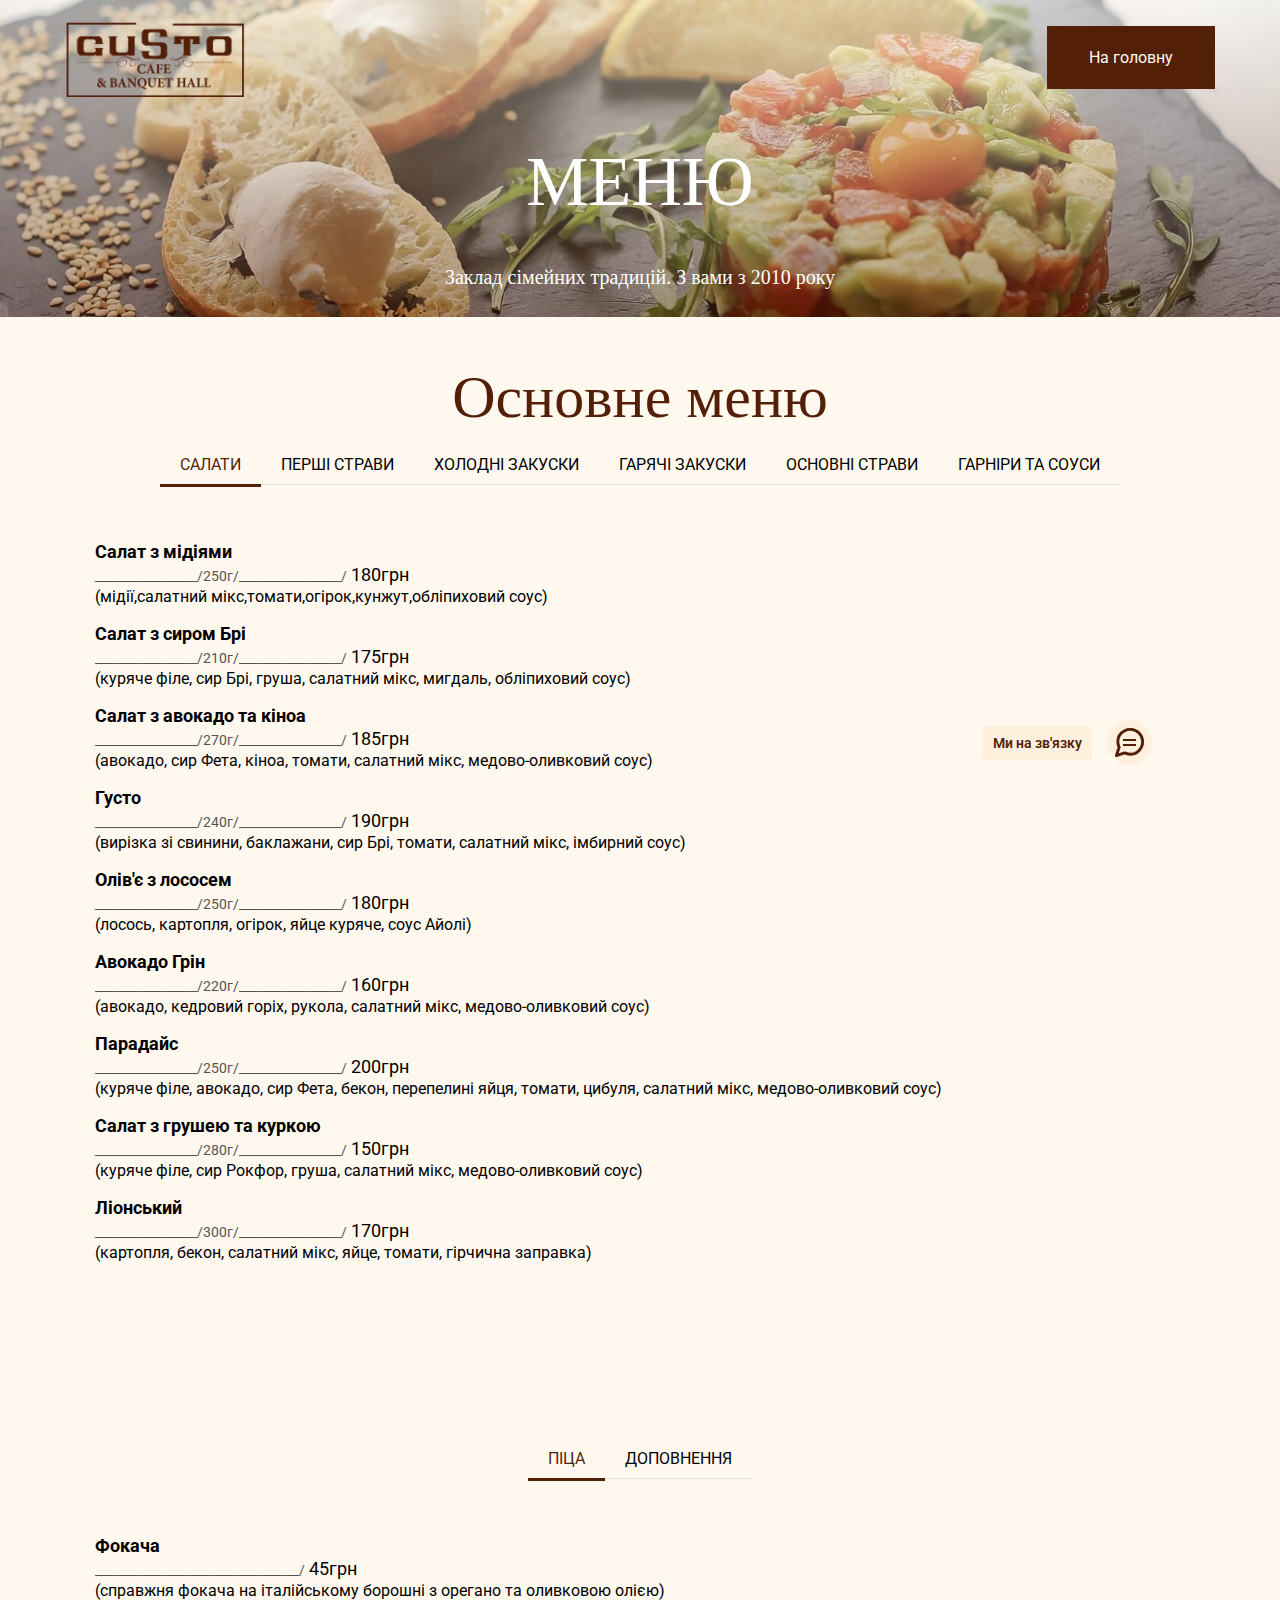
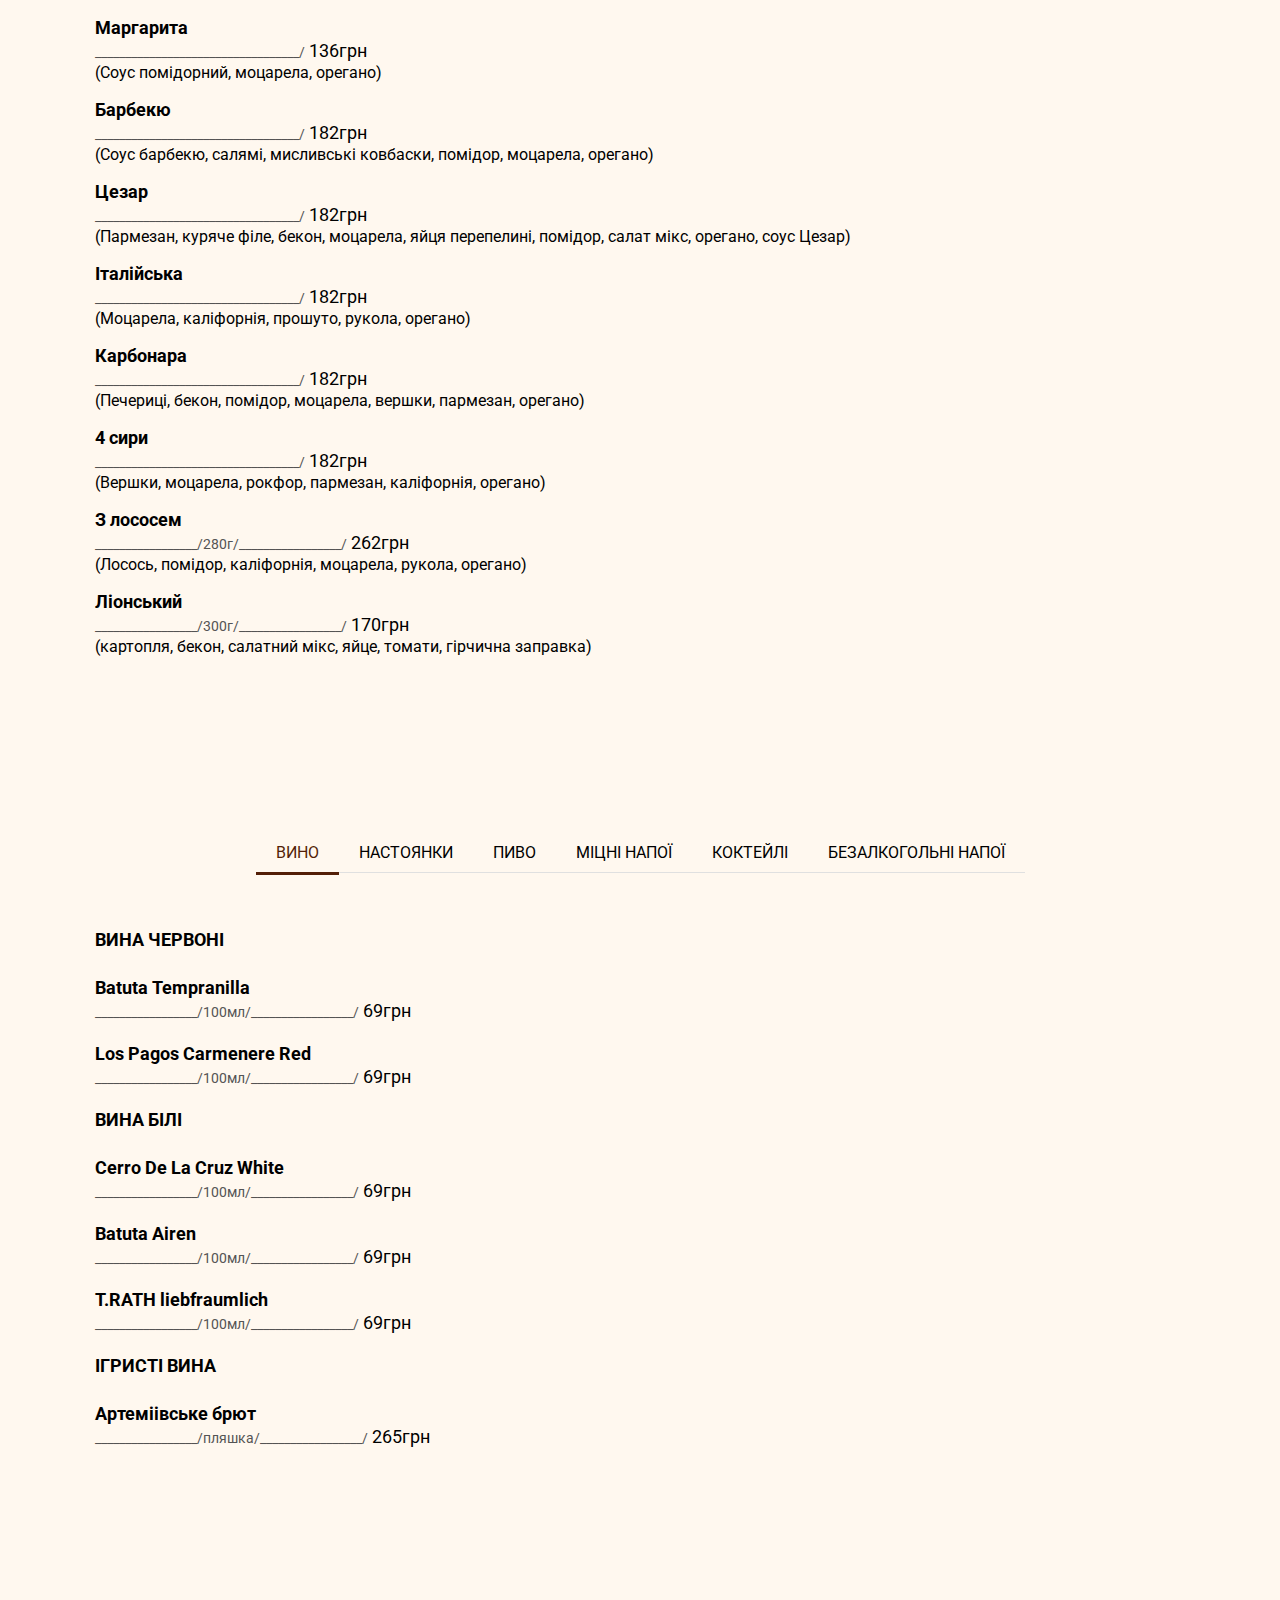
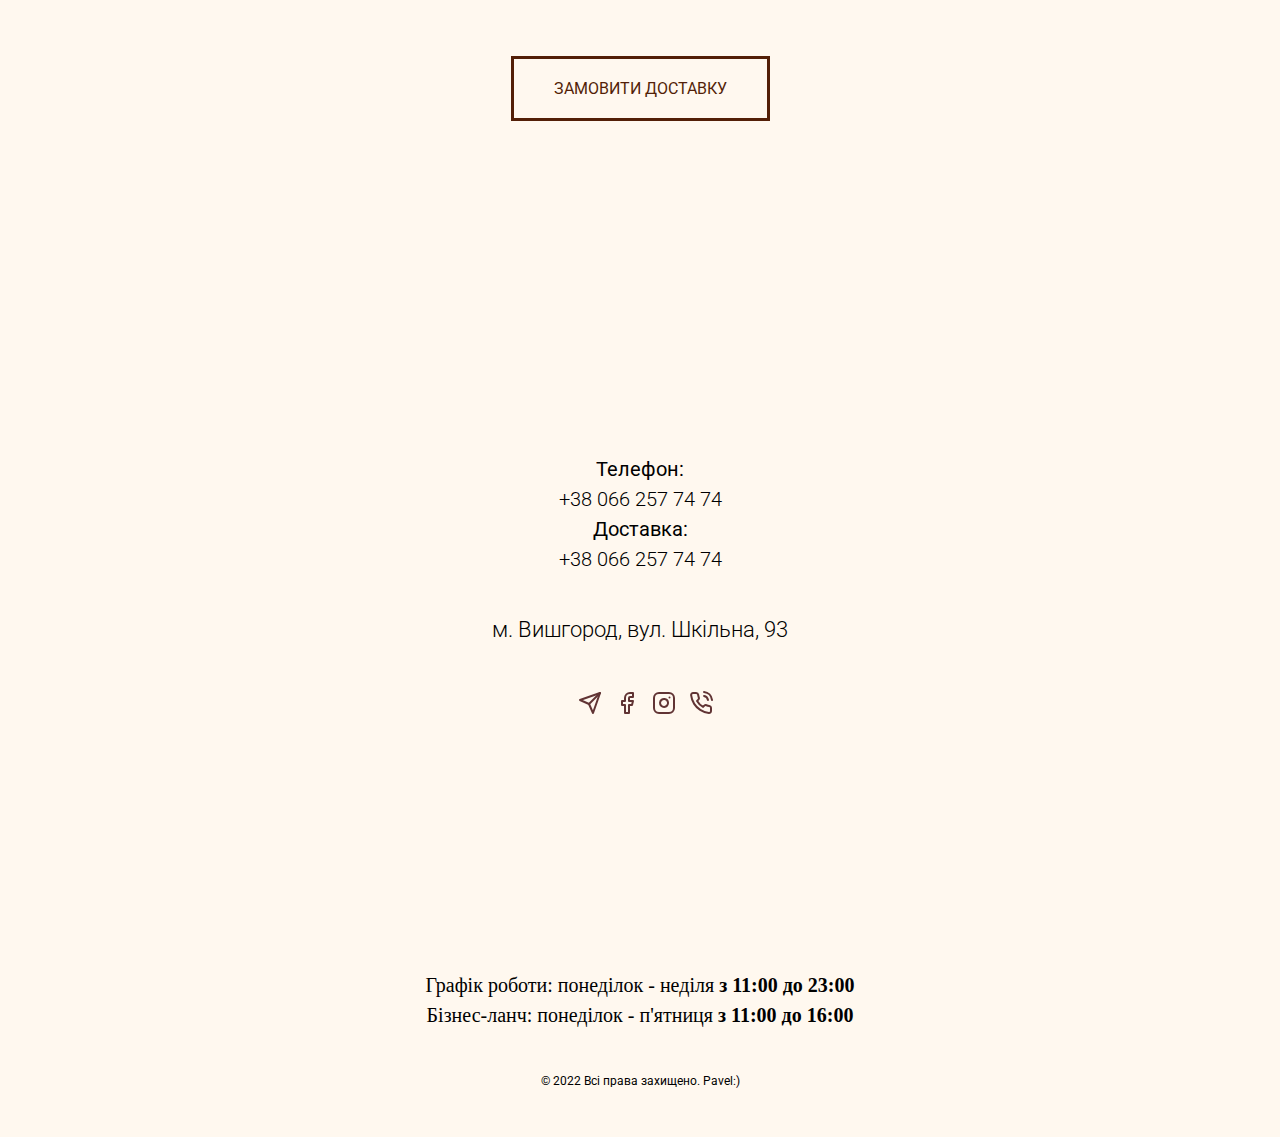
==== commit 6503a48f: "Add files via upload" ====
--- a/menu.html
+++ b/menu.html
@@ -5,7 +5,7 @@
 	<meta http-equiv="X-UA-Compatible" content="IE=edge">
 	<meta name="viewport" content="width=device-width, initial-scale=1.0">
 	<link rel="shortcut icon" href="img/favicon.ico.ico">
-	<link rel="stylesheet" href="css/style.min.css?_v=20220628182540">
+	<link rel="stylesheet" href="css/style.min.css?_v=20220629020247">
 	<title>Gusto cafe & banquet hall - Menu</title>
 </head>
 <body>
@@ -16,7 +16,7 @@
                     <div class="gusto-menu__content">
                         <div class="gusto-menu__top">
                             <div class="gusto-menu-logo anim-items">
-                                <picture><source srcset="img/gusto/label.webp" type="image/webp"><img   src="img/gusto/label.png" alt=""></picture>
+                                <a href="index.html"><picture><source srcset="img/gusto/label.webp" type="image/webp"><img   src="img/gusto/label.png" alt=""></picture></a>
                             </div>
                             <div class="gusto-menu__top-button">
                                 <a class="gusto-menu__top-button-link" href="index.html">На головну</a>
@@ -583,7 +583,7 @@
                 <div class="contact__container">
                     <div class="contact__body">
                         <div class="contact__body-items">
-                            <div class="contact__body-items-title title item anim-items">КОНТАКТИ</div>
+                            <div class="contact__body-items-title title item anim-items">Контакти: </div>
                             <div class="contact__body-items-text item">
                                 <p>Телефон:</p>
                                 <p><a class="contact__body-items-text-link" href="tel:0662577474">+38 066 257 74 74</a></p>
@@ -591,7 +591,7 @@
                                 <p><a class="contact__body-items-text-link" href="tel:0662577474">+38 066 257 74 74</a></p>
                             </div>
                             <div class="contact__body-items-adress item">
-                                <a href="https://goo.gl/maps/hkNVfx5kFEqqx9zBA">м.Вишгород, вул.Шкільна, 93</a>
+                                <a href="https://goo.gl/maps/hkNVfx5kFEqqx9zBA">м. Вишгород, вул. Шкільна, 93</a>
                             </div>
                             <div class="contact__body-items-icon item">
                                 <a target="_blank" class="contact__body-items-icon-link" href="https://t.me/gusto_cafe1"><img src="img/contact/01.svg" alt="telegram"></a>
@@ -602,22 +602,24 @@
                         </div>
                     </div>
                 </div>
-                <div class="parallax_img"></div>
+                <div class="parallax_img">
+                    <div class="fix"></div>
+                </div>
             </section>
         </main>
         <footer class="footer">
     <div class="footer__container">
         <div class="footer__work">
-            <p>Графік роботи: Понеділок-неділя <b>з 11:00 до 23:00</b></p>
-            <p>Бізнес-ланч: Понеділок-п'ятниця <b>з 11:00 до 16:00</b></p>
+            <p>Графік роботи: понеділок - неділя <b>з 11:00 до 23:00</b></p>
+            <p>Бізнес-ланч: понеділок - п'ятниця <b>з 11:00 до 16:00</b></p>
         </div>
         <div class="footer__lecense">© 2022 Всі права захищено. Pavel:)</div>
     </div>
 </footer>
     </div>
         <script>var pageType = 'menu_page'; </script>
-		<script src="https://code.jquery.com/jquery-3.4.1.min.js?_v=20220628182540"></script>
-		<script type="text/javascript" src="//cdn.jsdelivr.net/npm/slick-carousel@1.8.1/slick/slick.min.js?_v=20220628182540"></script>
-		<script src="js/app.min.js?_v=20220628182540"></script>
+		<script src="https://code.jquery.com/jquery-3.4.1.min.js?_v=20220629020247"></script>
+		<script type="text/javascript" src="//cdn.jsdelivr.net/npm/slick-carousel@1.8.1/slick/slick.min.js?_v=20220629020247"></script>
+		<script src="js/app.min.js?_v=20220629020247"></script>
 </body>
 </html>--- a/css/style.min.css
+++ b/css/style.min.css
@@ -1 +1 @@
-@import url(https://fonts.googleapis.com/css2?family=Roboto&display=swap);*{padding:0;margin:0;border:0}*,:after,:before{-webkit-box-sizing:border-box;box-sizing:border-box}:active,:focus{outline:0}a:active,a:focus{outline:0}aside,footer,header,nav,section{display:block}body,html{height:100%;margin:0;padding:0;min-width:320px;position:relative;width:100%;color:#000}body{font-size:100%;line-height:1;font-size:14px;font-family:Roboto;-ms-text-size-adjust:100%;-moz-text-size-adjust:100%;-webkit-text-size-adjust:100%}body.lock{overflow:hidden}button,input,textarea{font-family:Roboto}input::-ms-clear{display:none}button{cursor:pointer;background-color:transparent}button::-moz-focus-inner{padding:0;border:0}a,a:visited{text-decoration:none;color:inherit}a:hover{text-decoration:none}ul li{list-style:none}img{vertical-align:top}h1,h2,h3,h4,h5,h6{font-weight:inherit;font-size:inherit}[class*=__container]{max-width:1180px;margin:0 auto;padding:0 15px}main{-webkit-box-flex:1;-ms-flex:1 1 auto;flex:1 1 auto}.wrapper{overflow:hidden;display:-webkit-box;display:-ms-flexbox;display:flex;-webkit-box-orient:vertical;-webkit-box-direction:normal;-ms-flex-direction:column;flex-direction:column;min-height:100%;background-color:#fff8ef}.title{color:#531f07;font-size:60px;font-family:Georgia;padding-bottom:30px;-webkit-transform:translate(0,100%);-ms-transform:translate(0,100%);transform:translate(0,100%);-webkit-transition:all .8s ease 0s;-o-transition:all .8s ease 0s;transition:all .8s ease 0s;opacity:0}.title._anim{-webkit-transform:translate(0,0);-ms-transform:translate(0,0);transform:translate(0,0);-webkit-transition:all .8s ease 0s;-o-transition:all .8s ease 0s;transition:all .8s ease 0s;opacity:1}.gusto__container{-webkit-box-pack:justify;-ms-flex-pack:justify;justify-content:space-between;height:100vh;position:relative}.gusto__top{display:-webkit-box;display:-ms-flexbox;display:flex;-webkit-box-align:center;-ms-flex-align:center;align-items:center;-webkit-box-pack:justify;-ms-flex-pack:justify;justify-content:space-between;padding:20px 0}.gusto__top-icon{z-index:2;-webkit-box-flex:1;-ms-flex:1 1 33.333%;flex:1 1 33.333%;font-size:18px}.gusto__top-icon-link{margin-right:20px}.gusto__top-icon-link img{-webkit-transition:all ease .5s;-o-transition:all ease .5s;transition:all ease .5s}.gusto__top-icon-link img:hover{-webkit-transform:scale(1.2);-ms-transform:scale(1.2);transform:scale(1.2);-webkit-transition:all ease .5s;-o-transition:all ease .5s;transition:all ease .5s}.gusto__top-label{z-index:2;max-width:180px;-webkit-transition:all ease .5s;-o-transition:all ease .5s;transition:all ease .5s;-webkit-transform:scale(0);-ms-transform:scale(0);transform:scale(0)}.gusto__top-label._anim{-webkit-transition:all ease .5s;-o-transition:all ease .5s;transition:all ease .5s;-webkit-transform:scale(1);-ms-transform:scale(1);transform:scale(1)}.gusto__top-label:hover{-webkit-transform:scale(1.2);-ms-transform:scale(1.2);transform:scale(1.2);-webkit-transition:all ease .5s;-o-transition:all ease .5s;transition:all ease .5s}.gusto__top-label img{width:100%;height:100%}.gusto__top-text{text-align:right;z-index:2;-webkit-box-flex:1;-ms-flex:1 1 33.333%;flex:1 1 33.333%;color:#fff;font-size:16px;font-family:Roboto}.gusto__top-text-link:hover{color:#531f07}.gusto__body{position:absolute;top:calc(60% - 147px);z-index:2;font-family:georgia;color:#fff;text-align:center}.gusto__body-subtitle{font-size:15px;text-align:right;padding:0 10px 20px 0;-webkit-transform:translate(100%,0);-ms-transform:translate(100%,0);transform:translate(100%,0);-webkit-transition:all .8s ease 0s;-o-transition:all .8s ease 0s;transition:all .8s ease 0s;opacity:0}.gusto__body-subtitle._anim{-webkit-transform:translate(0,0);-ms-transform:translate(0,0);transform:translate(0,0);-webkit-transition:all .8s ease .4s;-o-transition:all .8s ease .4s;transition:all .8s ease .4s;opacity:1}.gusto__body-title{font-size:70px;-webkit-transform:translate(100%,0);-ms-transform:translate(100%,0);transform:translate(100%,0);-webkit-transition:all .8s ease 0s;-o-transition:all .8s ease 0s;transition:all .8s ease 0s;opacity:0}.gusto__body-title._anim{-webkit-transform:translate(0,0);-ms-transform:translate(0,0);transform:translate(0,0);opacity:1}.gusto__body-buttons{margin-top:100px;color:#fff;font-size:16px;font-family:Roboto}.gusto__body-button-1{border:2px solid #fff;padding:10px 80px}.gusto__body-button-1:hover{border:2px solid #531f07;color:#531f07}.gusto__body-button-2{border:2px solid #fff;padding:10px 20px;margin-left:40px}.gusto__body-button-2:hover{border:2px solid #531f07;color:#531f07}.gusto__img{overflow:hidden}.gusto__img img{overflow:hidden;position:absolute;width:100%;height:100vh;top:0;left:0;-o-object-fit:cover;object-fit:cover}.gusto__connect{position:fixed;z-index:10;display:-webkit-box;display:-ms-flexbox;display:flex;-webkit-box-align:end;-ms-flex-align:end;align-items:flex-end;bottom:10%;right:10%}.gusto__connect-text{color:#531f07;font-size:14px;background-color:#fff0dd;padding:5px;font-weight:700;border-radius:3px;margin:0 15px 12px 0}.gusto__connect-icon-items{display:none;-webkit-box-orient:vertical;-webkit-box-direction:normal;-ms-flex-direction:column;flex-direction:column;-webkit-box-align:center;-ms-flex-align:center;align-items:center;-webkit-box-pack:center;-ms-flex-pack:center;justify-content:center;margin-bottom:20px}.gusto__connect-icon-items._active{display:-webkit-box;display:-ms-flexbox;display:flex}.gusto__connect-icon-items-link{-webkit-animation:pulsate-fwd 2s ease-in-out infinite both;animation:pulsate-fwd 2s ease-in-out infinite both;width:40px;height:40px;border-radius:50%;margin-bottom:10px}.gusto__connect-icon-items-link img{padding:10px;width:100%;height:100%}.gusto__connect-icon-items-link-1{background-color:#004d73}.gusto__connect-icon-items-link-2{background-color:#0284fe}.gusto__connect-icon-items-link-3{background-color:#935bbe}.gusto__connect-icon-items-link-4{background-color:#0087d0}.gusto__connect-icon-link{position:relative;width:45px;height:45px;background-color:#fff0dd;border-radius:50%;-webkit-animation:pulsate-fwd 1s ease-in-out infinite both;animation:pulsate-fwd 1s ease-in-out infinite both;cursor:pointer}.gusto__connect-icon-link._active{-webkit-animation:none;animation:none}.gusto__connect-icon-link._active img{display:none}.gusto__connect-icon-link._active:before{left:27%;width:50%;top:50%;-webkit-transform:rotate(-45deg) translate(0,-50%);-ms-transform:rotate(-45deg) translate(0,-50%);transform:rotate(-45deg) translate(0,-50%)}.gusto__connect-icon-link._active:after{left:27%;width:50%;bottom:50%;-webkit-transform:rotate(45deg) translate(0,50%);-ms-transform:rotate(45deg) translate(0,50%);transform:rotate(45deg) translate(0,50%)}.gusto__connect-icon-link img{padding:5px;width:100%;height:100%}.gusto__connect-icon-link:after,.gusto__connect-icon-link:before{left:35%;position:absolute;height:5%;width:30%;-webkit-transition:all .3s ease 0s;-o-transition:all .3s ease 0s;transition:all .3s ease 0s;background-color:#531f07}.gusto__connect-icon-link:after,.gusto__connect-icon-link:before{content:""}.gusto__connect-icon-link:before{top:42%}.gusto__connect-icon-link:after{bottom:42%}@-webkit-keyframes pulsate-fwd{0%{-webkit-transform:scale(1);transform:scale(1)}50%{-webkit-transform:scale(1.2);transform:scale(1.2)}100%{-webkit-transform:scale(1);transform:scale(1)}}@keyframes pulsate-fwd{0%{-webkit-transform:scale(1);transform:scale(1)}50%{-webkit-transform:scale(1.2);transform:scale(1.2)}100%{-webkit-transform:scale(1);transform:scale(1)}}.scrollup{background-color:#fff0dd;border-radius:50%;display:none;position:fixed;z-index:10;bottom:2%;right:10%;cursor:pointer}.darkblock{position:absolute;width:100%;height:100%;z-index:1;background-color:#000;opacity:.2}._border{border:2px solid #fff;padding:10px 20px;margin-left:20px}._border:hover{border:2px solid #531f07}hr{z-index:2;width:100%;position:relative;border:none;background-color:#fff;color:#fff;height:2px;opacity:.5}.header{position:absolute;top:20%;left:0;width:100%;z-index:10}.menu{color:#fff}.menu__icon{display:none}.menu__link{font-size:16px;text-transform:uppercase}.menu__link:hover{text-decoration:underline}.about__body{display:-webkit-box;display:-ms-flexbox;display:flex;padding-top:30px}.about__body-content{padding-right:20px;color:#531f07}.about__body-content-text{font-size:16px;font-family:arial;line-height:1.55}.about__body-content-text p:not(:last-child){padding-bottom:20px}.about__img{-webkit-box-flex:1;-ms-flex:1 0 50%;flex:1 0 50%}.about__img img{width:100%;height:100%;-o-object-fit:cover;object-fit:cover;-webkit-transition:all .5s ease 0s;-o-transition:all .5s ease 0s;transition:all .5s ease 0s}.about__img img:hover{-webkit-transform:scale(1.1);-ms-transform:scale(1.1);transform:scale(1.1);-webkit-transition:all .5s ease 0s;-o-transition:all .5s ease 0s;transition:all .5s ease 0s}.price__container{padding-bottom:50px}.price__title{padding-top:50px;text-align:center}.price__row{display:-webkit-box;display:-ms-flexbox;display:flex;-webkit-box-pack:center;-ms-flex-pack:center;justify-content:center;-webkit-box-align:center;-ms-flex-align:center;align-items:center;color:#fff}.price__row p{font-family:Georgia;font-size:30px}.price__row-column-1{display:-webkit-box;display:-ms-flexbox;display:flex;-webkit-box-orient:vertical;-webkit-box-direction:normal;-ms-flex-direction:column;flex-direction:column;-webkit-box-flex:1;-ms-flex:1 0 66%;flex:1 0 66%}.price__row-column-2{-webkit-box-flex:1;-ms-flex:1 1 33%;flex:1 1 33%;height:710px;margin-left:10px;position:relative}.price__row-column-2 p{position:absolute;right:10%;top:5%;z-index:2}.price__row-column-2 img{width:100%;height:100%;-o-object-fit:cover;object-fit:cover;-o-object-position:right;object-position:right;-webkit-transition:all .5s ease 0s;-o-transition:all .5s ease 0s;transition:all .5s ease 0s}.price__row-column-2 img:hover{-webkit-transform:scale(1.1);-ms-transform:scale(1.1);transform:scale(1.1);-webkit-transition:all .5s ease 0s;-o-transition:all .5s ease 0s;transition:all .5s ease 0s}.column-1__item-1{-webkit-box-flex:1;-ms-flex:1 1 50%;flex:1 1 50%;margin-bottom:10px;position:relative}.column-1__item-1 p{position:absolute;bottom:10%;right:10%;z-index:2;color:#531f07}.column-1__item-1 img{width:100%;max-height:350px;-o-object-fit:cover;object-fit:cover;-webkit-transition:all .5s ease 0s;-o-transition:all .5s ease 0s;transition:all .5s ease 0s}.column-1__item-1 img:hover{-webkit-transform:scale(1.1);-ms-transform:scale(1.1);transform:scale(1.1);-webkit-transition:all .5s ease 0s;-o-transition:all .5s ease 0s;transition:all .5s ease 0s}.column-1__item-2{-webkit-box-flex:1;-ms-flex:1 1 50%;flex:1 1 50%;position:relative}.column-1__item-2 p{position:absolute;bottom:10%;right:10%;z-index:2}.column-1__item-2 img{width:100%;max-height:350px;-o-object-fit:cover;object-fit:cover;-webkit-transition:all .5s ease 0s;-o-transition:all .5s ease 0s;transition:all .5s ease 0s}.column-1__item-2 img:hover{-webkit-transform:scale(1.1);-ms-transform:scale(1.1);transform:scale(1.1);-webkit-transition:all .5s ease 0s;-o-transition:all .5s ease 0s;transition:all .5s ease 0s}.bcg{background-position:center;background-size:cover;background-repeat:no-repeat}.bcg img{display:none}.col-2{display:-webkit-box;display:-ms-flexbox;display:flex;-webkit-box-align:center;-ms-flex-align:center;align-items:center;-webkit-transform:translate(100%,0);-ms-transform:translate(100%,0);transform:translate(100%,0);-webkit-transition:all .8s easy 0s;-o-transition:all .8s easy 0s;transition:all .8s easy 0s;opacity:0}.col-2._anim{-webkit-transform:translate(0,0);-ms-transform:translate(0,0);transform:translate(0,0);-webkit-transition:all .8s ease 0s;-o-transition:all .8s ease 0s;transition:all .8s ease 0s;opacity:1}.reserve{display:-webkit-box;display:-ms-flexbox;display:flex;overflow:hidden}.reserve__column{-webkit-box-flex:0;-ms-flex:0 0 50%;flex:0 0 50%}.reserve__img{height:100%}.reserve__body{padding:0 10%}.reserve__body-content{text-align:center;color:#531f07;max-width:460px}.reserve__body-title{font-size:46px;font-family:Georgia;padding-bottom:20px}.reserve__body-text{font-size:20px;padding-bottom:30px}.form-body{display:-webkit-box;display:-ms-flexbox;display:flex;-webkit-box-orient:vertical;-webkit-box-direction:normal;-ms-flex-direction:column;flex-direction:column}.form-body-items{background-color:transparent;height:60px;font-size:16px;border-bottom:1px solid #b3b3b3;margin-bottom:20px}.form-body-date{width:50%}.form-body button{margin:0 auto 20px;color:#613434;border:3px solid #613434;text-transform:uppercase;height:60px;font-size:16px;width:220px}.form-body input:focus{border-bottom:2px solid #000}.form-body input[type=date]::-webkit-calendar-picker-indicator{cursor:pointer;color:transparent;opacity:1;display:block;background:url("../img/reserve/calendar (1).svg") no-repeat;width:25px;height:25px;border-width:thin}.food{padding:50px 0}.food-title{text-align:center;padding-bottom:50px}.slick-track{display:-webkit-box;display:-ms-flexbox;display:flex;-webkit-box-align:start;-ms-flex-align:start;align-items:flex-start}.slider{position:relative;padding:0 50px}.slider__item{-webkit-transition:all .3s ease 0s;-o-transition:all .3s ease 0s;transition:all .3s ease 0s;height:600px;margin:0 20px;text-align:center;opacity:.5}.slider__item.slick-center{opacity:1}.slider .slick-arrow{position:absolute;top:50%;z-index:9;width:50px;height:50px;margin:-25px 0 0 0;font-size:0}.slider .slick-arrow.slick-prev{left:1.5%;background:url(../img/food/arrow-left.svg) 0 0/100% no-repeat}.slider .slick-arrow.slick-next{right:1.5%;background:url(../img/food/arrow-right.svg) 0 0/100% no-repeat}.slider .slick-dots{display:-webkit-box;display:-ms-flexbox;display:flex;-webkit-box-align:center;-ms-flex-align:center;align-items:center;-webkit-box-pack:center;-ms-flex-pack:center;justify-content:center;margin-top:20px}.slider .slick-dots li{list-style:none;margin:0 10px}.slider .slick-dots li.slick-active button{background-color:#222}.slider .slick-dots button{font-size:0;width:10px;height:10px;border-radius:50%;background-color:#c7c7c7}.delivery__body{padding:50px 0 70px 0;text-align:center}.delivery__body-title{padding-bottom:70px}.delivery__body-buttom{color:#531f07}.delivery__body-link{font-size:16px;border:2px solid #531f07;padding:20px 40px}.delivery__body-link:hover{background-color:#531f07;color:#fff8ef}.contact{position:relative}.contact__body{padding:80px 0;position:relative;z-index:1;text-align:center}.contact__body-items{padding:80px;background-color:#fff8ef;margin:0 auto;max-width:750px}.contact__body-items-text{font-size:20px}.contact__body-items-text p:not(:last-child){padding-bottom:10px}.contact__body-items-adress{font-size:22px}.contact__body-items-icon-link{margin-left:10px}.no-webp .parallax_img{background-image:url(../img/contact/01.png)}.parallax_img{top:0;width:100%;position:absolute;height:100%;background-attachment:fixed;background-repeat:no-repeat;background-position:center center;background-size:cover}.item:not(:last-child){padding-bottom:50px}#map{width:100%;height:500px}.footer{padding:100px 0 50px 0;text-align:center}.footer__work{padding-bottom:50px;font-size:20px;font-family:Georgia}.footer__work p:first-child{padding-bottom:10px}.footer__lecense{font-size:12px}.gusto-menu{position:relative}.gusto-menu__container{z-index:2;position:relative}.gusto-menu__top{padding:0 0 50px 0;display:-webkit-box;display:-ms-flexbox;display:flex;-webkit-box-pack:justify;-ms-flex-pack:justify;justify-content:space-between;-webkit-box-align:center;-ms-flex-align:center;align-items:center;color:#fff8ef}.gusto-menu__top-button-link{border:2px solid #531f07;background-color:#531f07;font-size:16px;padding:20px 40px}.gusto-menu__top-button-link:hover{background-color:transparent}.gusto-menu__content{padding:20px 0 30px 0;text-align:center;z-index:2}.gusto-menu__img{position:absolute;width:100%;height:100%;top:0;left:0}.gusto-menu-logo{z-index:2;max-width:180px;-webkit-transition:all ease .5s;-o-transition:all ease .5s;transition:all ease .5s;-webkit-transform:scale(0);-ms-transform:scale(0);transform:scale(0)}.gusto-menu-logo._anim{-webkit-transition:all ease .5s;-o-transition:all ease .5s;transition:all ease .5s;-webkit-transform:scale(1);-ms-transform:scale(1);transform:scale(1)}.gusto-menu-logo:hover{-webkit-transform:scale(1.2);-ms-transform:scale(1.2);transform:scale(1.2);-webkit-transition:all ease .5s;-o-transition:all ease .5s;transition:all ease .5s}.gusto-menu-logo img{width:100%;height:100%}.gusto-menu-text{color:#fff}.gusto-menu-text h2{font-size:70px;padding-bottom:50px}.gusto-menu-text p{font-size:20px}.gusto-shadowblock{top:0;position:absolute;width:100%;height:100%;z-index:1;background:-webkit-gradient(linear,left top,left bottom,from(rgba(255,248,239,.5)),to(rgba(83,31,7,.4)));background:-o-linear-gradient(top,rgba(255,248,239,.5),rgba(83,31,7,.4));background:linear-gradient(to bottom,rgba(255,248,239,.5),rgba(83,31,7,.4))}.main-menu{padding:50px 0}.main-menu__container{text-align:center}.select{display:none}.tabs{font-size:0}.tabs>input[type=radio]{display:none}#tab-btn-1:checked~#content-1,#tab-btn-2:checked~#content-2,#tab-btn-3:checked~#content-3,#tab-btn-4:checked~#content-4,#tab-btn-5:checked~#content-5,#tab-btn-6:checked~#content-6{display:block}.tabs>div{display:none;text-align:left;padding:50px 0 0 30px;font-size:16px}.tabs label{-webkit-box-align:center;-ms-flex-align:center;align-items:center;-webkit-user-select:none;-moz-user-select:none;-ms-user-select:none;user-select:none;border-bottom:1px solid #e0e0e0;padding:10px 20px;font-size:16px;color:#000;cursor:pointer;position:relative}.tabs>input[type=radio]:checked+label{border-bottom:3px solid #531f07;color:#531f07}.tabs__block-content{padding-top:20px}.tabs__block-title{font-size:18px;color:#000;font-weight:700;padding-bottom:5px}.tabs__block-price{font-size:18px;color:#000;padding-bottom:5px}.tabs__block-price span{color:#545454;font-size:14px}.pizza-menu{padding:50px 0}.pizza-menu__container{text-align:center}.select-2{display:none}.pizza-tabs{font-size:0}.pizza-tabs>input[type=radio]{display:none}#pizza-tab-btn-1:checked~#content-pizza-1,#pizza-tab-btn-2:checked~#content-pizza-2{display:block}.pizza-tabs>div{display:none;text-align:left;padding:50px 0 0 30px;font-size:16px}.pizza-tabs label{-webkit-box-align:center;-ms-flex-align:center;align-items:center;-webkit-user-select:none;-moz-user-select:none;-ms-user-select:none;user-select:none;border-bottom:1px solid #e0e0e0;padding:10px 20px;font-size:16px;color:#000;cursor:pointer;position:relative}.pizza-tabs>input[type=radio]:checked+label{border-bottom:3px solid #531f07;color:#531f07}.pizza-tabs__block-content{padding-top:20px}.pizza-tabs__block-title{font-size:18px;color:#000;font-weight:700;padding-bottom:5px}.pizza-tabs__block-price{font-size:18px;color:#000;padding-bottom:5px}.pizza-tabs__block-price span{color:#545454;font-size:14px}.bar-menu{padding:50px 0}.bar-menu__container{text-align:center}.select-3{display:none}.bar-tabs{font-size:0}.bar-tabs>input[type=radio]{display:none}#bar-tab-btn-1:checked~#content-bar-1,#bar-tab-btn-2:checked~#content-bar-2,#bar-tab-btn-3:checked~#content-bar-3,#bar-tab-btn-4:checked~#content-bar-4,#bar-tab-btn-5:checked~#content-bar-5,#bar-tab-btn-6:checked~#content-bar-6{display:block}.bar-tabs>div{display:none;text-align:left;padding:50px 0 0 30px;font-size:16px}.bar-tabs label{-webkit-box-align:center;-ms-flex-align:center;align-items:center;-webkit-user-select:none;-moz-user-select:none;-ms-user-select:none;user-select:none;border-bottom:1px solid #e0e0e0;padding:10px 20px;font-size:16px;color:#000;cursor:pointer;position:relative}.bar-tabs>input[type=radio]:checked+label{border-bottom:3px solid #531f07;color:#531f07}.bar-tabs__block-content{padding-top:20px}.bar-tabs__block-title{font-size:18px;color:#000;font-weight:700;padding-bottom:5px}.bar-tabs__block-price{font-size:18px;color:#000;padding-bottom:5px}.bar-tabs__block-price span{color:#545454;font-size:14px}@media (min-width:767.98px){.menu__list{display:-webkit-box;display:-ms-flexbox;display:flex;-webkit-box-align:center;-ms-flex-align:center;align-items:center;-webkit-box-pack:center;-ms-flex-pack:center;justify-content:center}.menu__list li:not(:last-child){padding-right:20px}}@media (max-width:1080px){[class*=__container]{max-width:970px}.gusto__top-text{display:-webkit-box;display:-ms-flexbox;display:flex;-webkit-box-orient:vertical;-webkit-box-direction:normal;-ms-flex-direction:column;flex-direction:column;-webkit-box-align:end;-ms-flex-align:end;align-items:flex-end}.gusto__body-title{font-size:50px}.gusto__body-subtitle{max-width:850px}._border{margin-top:10px;max-width:180px}.tabs label{padding:10px 10px}.bar-menu{padding:30px 0}.bar-tabs label{padding:10px 10px}}@media (max-width:991.98px){[class*=__container]{max-width:750px}.title{text-align:center;font-size:50px}.about__body{-webkit-box-orient:vertical;-webkit-box-direction:normal;-ms-flex-direction:column;flex-direction:column}.about__body-content{padding:0 0 20px 0}.price__row-column-1{-webkit-box-flex:1;-ms-flex:1 0 50%;flex:1 0 50%}.price__row-column-2{-webkit-box-flex:1;-ms-flex:1 1 50%;flex:1 1 50%;height:660px}.column-1__item-1 img{height:325px}.column-1__item-2 img{height:325px}.reserve{height:100%}.reserve__column{-webkit-box-flex:1;-ms-flex:1 1 100%;flex:1 1 100%;-webkit-box-pack:center;-ms-flex-pack:center;justify-content:center}.reserve__body-content{max-width:750px}.col-1{display:none}.slider__item{height:500px}.tabs label{padding:10px 5px;font-size:14px}.pizza-tabs label{padding:10px 5px;font-size:14px}.bar-tabs label{padding:10px 5px;font-size:14px}}@media (max-width:767.98px){body.lock{width:100%;overflow:hidden}[class*=__container]{max-width:none}.title{text-align:center;font-size:30px;padding-bottom:10px}.gusto__connect{right:5%}.gusto__top-icon{-webkit-box-ordinal-group:4;-ms-flex-order:3;order:3;text-align:center}.gusto__top-text{-webkit-box-ordinal-group:2;-ms-flex-order:1;order:1;-webkit-box-align:start;-ms-flex-align:start;align-items:flex-start}.gusto__top-label{-webkit-box-ordinal-group:3;-ms-flex-order:2;order:2}.gusto__body{top:calc(50% - 147px)}.gusto__body-title{font-size:40px}.gusto__body-subtitle{text-align:center}.scrollup{right:5%}.header{top:10%}.menu{position:absolute;right:10%}.menu__body{position:fixed;width:100%;height:100%;top:0;left:-100%;background-color:#fff8ef;-webkit-transition:left .3s ease 0s;-o-transition:left .3s ease 0s;transition:left .3s ease 0s;padding:50px 30px 30px 30px;color:#531f07;overflow:auto}.menu__body._active{left:0}.menu__list{margin-top:50px}.menu__list li{margin:0 0 40px 0;text-align:center}.menu__link{font-size:40px;font-family:Georgia;text-transform:none}.menu__icon{z-index:5;display:block;position:fixed;top:5.5%;width:30px;height:18px;cursor:pointer}.menu__icon span,.menu__icon:after,.menu__icon:before{left:0;position:absolute;height:15%;width:100%;-webkit-transition:all .3s ease 0s;-o-transition:all .3s ease 0s;transition:all .3s ease 0s;background-color:#531f07}.menu__icon:after,.menu__icon:before{content:""}.menu__icon:before{top:0}.menu__icon:after{bottom:0}.menu__icon span{top:50%;-webkit-transform:scale(1) translate(0,-50%);-ms-transform:scale(1) translate(0,-50%);transform:scale(1) translate(0,-50%)}.menu__icon._active span{-webkit-transform:scale(0) translate(0,-50%);-ms-transform:scale(0) translate(0,-50%);transform:scale(0) translate(0,-50%)}.menu__icon._active:before{top:50%;-webkit-transform:rotate(-45deg) translate(0,-50%);-ms-transform:rotate(-45deg) translate(0,-50%);transform:rotate(-45deg) translate(0,-50%)}.menu__icon._active:after{bottom:50%;-webkit-transform:rotate(45deg) translate(0,50%);-ms-transform:rotate(45deg) translate(0,50%);transform:rotate(45deg) translate(0,50%)}.price__row{display:block}.price__row-column-2{margin:0;height:325px}.price__row-column-2 p{top:calc(90% - 30px)}.column-1__item-1{margin-bottom:0}.reserve__body-title{font-size:30px;font-family:Georgia;padding-bottom:20px}.reserve__body-text{font-size:16px}.form-body button{width:150px}.slider{padding:0 0}.slider__item{opacity:0;height:400px}.food-title{padding-bottom:30px}.slick-list{overflow:hidden}.delivery__body-link{padding:20px 20px}.delivery__body-title{padding-bottom:50px}.contact__body{padding:80px 10px}.contact__body-items{max-width:450px;padding:50px 0}.item:not(:last-child){padding-bottom:30px}.gusto-menu__top-button-link{border:2px solid #531f07;background-color:#531f07;font-size:16px;padding:10px 20px}.gusto-menu-text{color:#fff}.gusto-menu-text h2{font-size:50px;padding-bottom:50px}.gusto-menu-logo{z-index:2;max-width:150px}.main-menu{padding:30px 0}.tabs label{display:none}.select{display:block;border-color:#f7efe4;background-color:#f7efe4;width:70%;padding:16px 20px;color:#531f07;font-size:16px;font-weight:700;margin-left:30px}.tabs>div{padding:20px 0 0 30px}.pizza-menu{padding:30px 0}.pizza-tabs label{display:none}.select-2{display:block;border-color:#f7efe4;background-color:#f7efe4;width:70%;padding:16px 20px;color:#531f07;font-size:16px;font-weight:700;margin-left:30px}.pizza-tabs>div{padding:20px 0 0 30px}.bar-tabs label{display:none}.select-3{display:block;border-color:#f7efe4;background-color:#f7efe4;width:70%;padding:16px 20px;color:#531f07;font-size:16px;font-weight:700;margin-left:30px}.bar-tabs>div{padding:20px 0 0 30px}}@media (max-width:660px){.gusto__body{left:calc(50% - 250px);width:500px}.gusto__top-text{display:none}}@media (max-width:500px){.gusto__body{left:calc(50% - 175px);width:350px}.gusto__body-title{margin:0 10px;font-size:30px}.gusto__body-subtitle{padding:20px 0}.gusto__body-buttons{display:-webkit-box;display:-ms-flexbox;display:flex;-webkit-box-orient:vertical;-webkit-box-direction:normal;-ms-flex-direction:column;flex-direction:column;-webkit-box-align:center;-ms-flex-align:center;align-items:center;-webkit-box-pack:center;-ms-flex-pack:center;justify-content:center;text-align:center}.gusto__body-button-2{margin:30px 0 0 0}.gusto__connect-text{display:none}.slider__item{height:300px;margin:0 0}.slider .slick-arrow{width:30px;height:30px}}@media (max-width:479.98px){[class*=__container]{max-width:none}}.webp .parallax_img{background-image:url(../img/contact/01.webp)}+@import url(https://fonts.googleapis.com/css2?family=Roboto&display=swap);*{padding:0;margin:0;border:0}*,:after,:before{-webkit-box-sizing:border-box;box-sizing:border-box}:active,:focus{outline:0}a:active,a:focus{outline:0}aside,footer,header,nav,section{display:block}body,html{height:100%;margin:0;padding:0;min-width:320px;position:relative;width:100%;color:#000}body{font-size:100%;line-height:1;font-size:14px;font-family:Roboto;-ms-text-size-adjust:100%;-moz-text-size-adjust:100%;-webkit-text-size-adjust:100%}body.lock{overflow:hidden}button,input,textarea{font-family:Roboto}input::-ms-clear{display:none}button{cursor:pointer;background-color:transparent}button::-moz-focus-inner{padding:0;border:0}a,a:visited{text-decoration:none;color:inherit}a:hover{text-decoration:none}ul li{list-style:none}img{vertical-align:top}h1,h2,h3,h4,h5,h6{font-weight:inherit;font-size:inherit}[class*=__container]{max-width:1180px;margin:0 auto;padding:0 15px}main{-webkit-box-flex:1;-ms-flex:1 1 auto;flex:1 1 auto}.wrapper{overflow:hidden;display:-webkit-box;display:-ms-flexbox;display:flex;-webkit-box-orient:vertical;-webkit-box-direction:normal;-ms-flex-direction:column;flex-direction:column;min-height:100%;background-color:#fff8ef}.title{color:#531f07;font-size:60px;font-family:Georgia;padding-bottom:30px;-webkit-transform:translate(0,100%);-ms-transform:translate(0,100%);transform:translate(0,100%);-webkit-transition:all .8s ease 0s;-o-transition:all .8s ease 0s;transition:all .8s ease 0s;opacity:0}.title._anim{-webkit-transform:translate(0,0);-ms-transform:translate(0,0);transform:translate(0,0);-webkit-transition:all .8s ease 0s;-o-transition:all .8s ease 0s;transition:all .8s ease 0s;opacity:1}.gusto__container{-webkit-box-pack:justify;-ms-flex-pack:justify;justify-content:space-between;height:100vh;position:relative}.gusto__top{display:-webkit-box;display:-ms-flexbox;display:flex;-webkit-box-align:center;-ms-flex-align:center;align-items:center;-webkit-box-pack:justify;-ms-flex-pack:justify;justify-content:space-between;padding:20px 0}.gusto__top-icon{z-index:2;-webkit-box-flex:1;-ms-flex:1 1 33.333%;flex:1 1 33.333%;font-size:18px}.gusto__top-icon-link{margin-right:20px}.gusto__top-icon-link img{-webkit-transition:all ease .5s;-o-transition:all ease .5s;transition:all ease .5s}.gusto__top-icon-link img:hover{-webkit-transform:scale(1.2);-ms-transform:scale(1.2);transform:scale(1.2);-webkit-transition:all ease .5s;-o-transition:all ease .5s;transition:all ease .5s}.gusto__top-label{z-index:2;max-width:180px;-webkit-transition:all ease .5s;-o-transition:all ease .5s;transition:all ease .5s;-webkit-transform:scale(0);-ms-transform:scale(0);transform:scale(0)}.gusto__top-label._anim{-webkit-transition:all ease .5s;-o-transition:all ease .5s;transition:all ease .5s;-webkit-transform:scale(1);-ms-transform:scale(1);transform:scale(1)}.gusto__top-label:hover{-webkit-transform:scale(1.2);-ms-transform:scale(1.2);transform:scale(1.2);-webkit-transition:all ease .5s;-o-transition:all ease .5s;transition:all ease .5s}.gusto__top-label img{width:100%;height:100%}.gusto__top-text{text-align:right;z-index:2;-webkit-box-flex:1;-ms-flex:1 1 33.333%;flex:1 1 33.333%;color:#fff;font-size:16px;font-family:Roboto}.gusto__top-text-link:hover{color:#531f07}.gusto__body{position:absolute;top:calc(60% - 147px);z-index:2;font-family:georgia;color:#fff;text-align:center}.gusto__body-subtitle{font-size:15px;text-align:right;padding:0 0 20px 0;-webkit-transform:translate(100%,0);-ms-transform:translate(100%,0);transform:translate(100%,0);-webkit-transition:all .8s ease 0s;-o-transition:all .8s ease 0s;transition:all .8s ease 0s;opacity:0}.gusto__body-subtitle._anim{-webkit-transform:translate(0,0);-ms-transform:translate(0,0);transform:translate(0,0);-webkit-transition:all .8s ease .4s;-o-transition:all .8s ease .4s;transition:all .8s ease .4s;opacity:1}.gusto__body-title{font-size:70px;-webkit-transform:translate(100%,0);-ms-transform:translate(100%,0);transform:translate(100%,0);-webkit-transition:all .8s ease 0s;-o-transition:all .8s ease 0s;transition:all .8s ease 0s;opacity:0}.gusto__body-title._anim{-webkit-transform:translate(0,0);-ms-transform:translate(0,0);transform:translate(0,0);opacity:1}.gusto__body-buttons{margin-top:100px;color:#fff;font-size:16px;font-family:Roboto}.gusto__body-button-1{border:2px solid #fff;padding:10px 80px}.gusto__body-button-1:hover{border:2px solid #531f07;color:#531f07}.gusto__body-button-2{border:2px solid #fff;padding:10px 20px;margin-left:40px}.gusto__body-button-2:hover{border:2px solid #531f07;color:#531f07}.gusto__img{overflow:hidden}.gusto__img img{overflow:hidden;position:absolute;width:100%;height:100vh;top:0;left:0;-o-object-fit:cover;object-fit:cover}.gusto__connect{position:fixed;z-index:10;display:-webkit-box;display:-ms-flexbox;display:flex;-webkit-box-align:center;-ms-flex-align:center;align-items:center;bottom:15%;right:10%;text-align:center}.gusto__connect-text{color:#531f07;font-size:14px;background-color:#fff0dd;padding:10px;font-weight:600;border-radius:3px;margin:0 15px 0 0}.gusto__connect-icon-items{display:none;-webkit-box-orient:vertical;-webkit-box-direction:normal;-ms-flex-direction:column;flex-direction:column;-webkit-box-align:center;-ms-flex-align:center;align-items:center;-webkit-box-pack:center;-ms-flex-pack:center;justify-content:center;margin-bottom:20px}.gusto__connect-icon-items._active{display:-webkit-box;display:-ms-flexbox;display:flex}.gusto__connect-icon-items-link{-webkit-animation:pulsate-fwd 2s ease-in-out infinite both;animation:pulsate-fwd 2s ease-in-out infinite both;width:40px;height:40px;border-radius:50%;margin-bottom:10px}.gusto__connect-icon-items-link img{padding:10px;width:100%;height:100%}.gusto__connect-icon-items-link-1{background-color:#004d73}.gusto__connect-icon-items-link-2{background-color:#0284fe}.gusto__connect-icon-items-link-3{background-color:#935bbe}.gusto__connect-icon-items-link-4{background-color:#0087d0}.gusto__connect-icon-link{position:relative;width:45px;height:45px;background-color:#fff0dd;border-radius:50%;-webkit-animation:pulsate-fwd 1s ease-in-out infinite both;animation:pulsate-fwd 1s ease-in-out infinite both;cursor:pointer}.gusto__connect-icon-link._active{-webkit-animation:none;animation:none}.gusto__connect-icon-link._active img{display:none}.gusto__connect-icon-link._active:before{left:27%;width:50%;top:50%;-webkit-transform:rotate(-45deg) translate(0,-50%);-ms-transform:rotate(-45deg) translate(0,-50%);transform:rotate(-45deg) translate(0,-50%)}.gusto__connect-icon-link._active:after{left:27%;width:50%;bottom:50%;-webkit-transform:rotate(45deg) translate(0,50%);-ms-transform:rotate(45deg) translate(0,50%);transform:rotate(45deg) translate(0,50%)}.gusto__connect-icon-link img{padding:5px;width:100%;height:100%}.gusto__connect-icon-link:after,.gusto__connect-icon-link:before{left:35%;position:absolute;height:5%;width:30%;-webkit-transition:all .3s ease 0s;-o-transition:all .3s ease 0s;transition:all .3s ease 0s;background-color:#531f07}.gusto__connect-icon-link:after,.gusto__connect-icon-link:before{content:""}.gusto__connect-icon-link:before{top:42%}.gusto__connect-icon-link:after{bottom:42%}@-webkit-keyframes pulsate-fwd{0%{-webkit-transform:scale(1);transform:scale(1)}50%{-webkit-transform:scale(1.2);transform:scale(1.2)}100%{-webkit-transform:scale(1);transform:scale(1)}}@keyframes pulsate-fwd{0%{-webkit-transform:scale(1);transform:scale(1)}50%{-webkit-transform:scale(1.2);transform:scale(1.2)}100%{-webkit-transform:scale(1);transform:scale(1)}}.scrollup{background-color:#fff0dd;border-radius:50%;display:none;position:fixed;z-index:10;bottom:5%;right:10%;cursor:pointer}.darkblock{position:absolute;width:100%;height:100%;z-index:1;background-color:#000;opacity:.2}._border{border:2px solid #fff;padding:10px 20px;margin-left:20px}._border:hover{border:2px solid #531f07}hr{z-index:2;width:100%;position:relative;border:none;background-color:#fff;color:#fff;height:2px;opacity:.5}.header{position:absolute;top:20%;left:0;width:100%;z-index:10}.menu{color:#fff}.menu__icon{display:none}.menu__link{font-size:16px;text-transform:uppercase}.menu__link:hover{text-decoration:underline}.about__body{display:-webkit-box;display:-ms-flexbox;display:flex;padding-top:30px}.about__body-content{padding-right:20px;color:#531f07}.about__body-content-text{font-size:16px;font-family:arial;line-height:1.55}.about__body-content-text p:not(:last-child){padding-bottom:20px}.about__img{-webkit-box-flex:1;-ms-flex:1 0 50%;flex:1 0 50%}.about__img img{width:100%;height:100%;-o-object-fit:cover;object-fit:cover;-webkit-transition:all .5s ease 0s;-o-transition:all .5s ease 0s;transition:all .5s ease 0s}.about__img img:hover{-webkit-transform:scale(1.1);-ms-transform:scale(1.1);transform:scale(1.1);-webkit-transition:all .5s ease 0s;-o-transition:all .5s ease 0s;transition:all .5s ease 0s}.price__container{padding-bottom:50px}.price__title{padding-top:50px;text-align:center}.price__row{display:-webkit-box;display:-ms-flexbox;display:flex;-webkit-box-pack:center;-ms-flex-pack:center;justify-content:center;-webkit-box-align:center;-ms-flex-align:center;align-items:center;color:#fff}.price__row p{font-family:Georgia;font-size:30px}.price__row-column-1{display:-webkit-box;display:-ms-flexbox;display:flex;-webkit-box-orient:vertical;-webkit-box-direction:normal;-ms-flex-direction:column;flex-direction:column;-webkit-box-flex:1;-ms-flex:1 0 66%;flex:1 0 66%}.price__row-column-2{-webkit-box-flex:1;-ms-flex:1 1 33%;flex:1 1 33%;height:710px;margin-left:10px;position:relative}.price__row-column-2 p{position:absolute;right:10%;top:5%;z-index:2}.price__row-column-2 img{width:100%;height:100%;-o-object-fit:cover;object-fit:cover;-o-object-position:right;object-position:right;-webkit-transition:all .5s ease 0s;-o-transition:all .5s ease 0s;transition:all .5s ease 0s}.price__row-column-2 img:hover{-webkit-transform:scale(1.1);-ms-transform:scale(1.1);transform:scale(1.1);-webkit-transition:all .5s ease 0s;-o-transition:all .5s ease 0s;transition:all .5s ease 0s}.column-1__item-1{-webkit-box-flex:1;-ms-flex:1 1 50%;flex:1 1 50%;margin-bottom:10px;position:relative}.column-1__item-1 p{position:absolute;bottom:10%;right:10%;z-index:2;color:#531f07}.column-1__item-1 img{width:100%;max-height:350px;-o-object-fit:cover;object-fit:cover;-webkit-transition:all .5s ease 0s;-o-transition:all .5s ease 0s;transition:all .5s ease 0s}.column-1__item-1 img:hover{-webkit-transform:scale(1.1);-ms-transform:scale(1.1);transform:scale(1.1);-webkit-transition:all .5s ease 0s;-o-transition:all .5s ease 0s;transition:all .5s ease 0s}.column-1__item-2{-webkit-box-flex:1;-ms-flex:1 1 50%;flex:1 1 50%;position:relative}.column-1__item-2 p{position:absolute;bottom:10%;right:10%;z-index:2}.column-1__item-2 img{width:100%;max-height:350px;-o-object-fit:cover;object-fit:cover;-webkit-transition:all .5s ease 0s;-o-transition:all .5s ease 0s;transition:all .5s ease 0s}.column-1__item-2 img:hover{-webkit-transform:scale(1.1);-ms-transform:scale(1.1);transform:scale(1.1);-webkit-transition:all .5s ease 0s;-o-transition:all .5s ease 0s;transition:all .5s ease 0s}.bcg{background-position:center;background-size:cover;background-repeat:no-repeat}.bcg img{display:none}.col-2{display:-webkit-box;display:-ms-flexbox;display:flex;-webkit-box-align:center;-ms-flex-align:center;align-items:center;-webkit-transform:translate(100%,0);-ms-transform:translate(100%,0);transform:translate(100%,0);-webkit-transition:all .8s easy 0s;-o-transition:all .8s easy 0s;transition:all .8s easy 0s;opacity:0}.col-2._anim{-webkit-transform:translate(0,0);-ms-transform:translate(0,0);transform:translate(0,0);-webkit-transition:all .8s ease 0s;-o-transition:all .8s ease 0s;transition:all .8s ease 0s;opacity:1}.reserve{display:-webkit-box;display:-ms-flexbox;display:flex;overflow:hidden}.reserve__column{-webkit-box-flex:0;-ms-flex:0 0 50%;flex:0 0 50%}.reserve__img{height:100%}.reserve__body{padding:20px 10%}.reserve__body-content{text-align:center;color:#531f07;max-width:460px}.reserve__body-title{font-size:46px;font-family:Georgia;padding-bottom:30px}.reserve__body-text{color:#000;font-size:20px;padding-bottom:30px}.form-body{display:-webkit-box;display:-ms-flexbox;display:flex;-webkit-box-orient:vertical;-webkit-box-direction:normal;-ms-flex-direction:column;flex-direction:column;text-align:left}.form-body-items{background-color:transparent;height:60px;font-size:16px;border-bottom:1px solid #b3b3b3;margin-bottom:25px}.form-body-date{width:50%}.form-body button{margin:20px auto 35px;color:#613434;border:3px solid #613434;text-transform:uppercase;height:60px;font-size:16px;width:220px}.form-body input:focus{border-bottom:2px solid #000}.form-body input[type=date]::-webkit-calendar-picker-indicator{display:none}.date label img{vertical-align:middle;width:40px;height:40px}.food{padding:50px 0}.food-title{text-align:center;padding-bottom:50px}.slick-track{display:-webkit-box;display:-ms-flexbox;display:flex;-webkit-box-align:start;-ms-flex-align:start;align-items:flex-start}.slider{position:relative;padding:0 50px}.slider__item{-webkit-transition:all .3s ease 0s;-o-transition:all .3s ease 0s;transition:all .3s ease 0s;height:600px;margin:0 20px;text-align:center;opacity:.5}.slider__item.slick-center{opacity:1}.slider .slick-arrow{position:absolute;top:50%;z-index:9;width:50px;height:50px;margin:-25px 0 0 0;font-size:0}.slider .slick-arrow.slick-prev{left:1.5%;background:url(../img/food/arrow-left.svg) 0 0/100% no-repeat}.slider .slick-arrow.slick-next{right:1.5%;background:url(../img/food/arrow-right.svg) 0 0/100% no-repeat}.slider .slick-dots{display:-webkit-box;display:-ms-flexbox;display:flex;-webkit-box-align:center;-ms-flex-align:center;align-items:center;-webkit-box-pack:center;-ms-flex-pack:center;justify-content:center;margin-top:20px}.slider .slick-dots li{list-style:none;margin:0 10px}.slider .slick-dots li.slick-active button{background-color:#222}.slider .slick-dots button{font-size:0;width:10px;height:10px;border-radius:50%;background-color:#c7c7c7}.delivery__body{padding:50px 0 100px 0;text-align:center}.delivery__body-title{padding-bottom:70px}.delivery__body-buttom{color:#531f07}.delivery__body-link{font-size:16px;border:3px solid #531f07;padding:20px 40px}.delivery__body-link:hover{background-color:#531f07;color:#fff8ef}.contact{position:relative}.contact__body{padding:80px 0;position:relative;z-index:1;text-align:center}.contact__body-items{padding:80px;background-color:#fff8ef;margin:0 auto;max-width:750px}.contact__body-items-title{font-size:52px}.contact__body-items-text{font-size:20px}.contact__body-items-text p:not(:last-child){padding-bottom:10px}.contact__body-items-text-link{font-weight:300}.contact__body-items-adress{font-size:22px;font-weight:300}.contact__body-items-icon-link{margin-left:10px}.item:not(:last-child){padding-bottom:50px}.no-webp .parallax_img{background:url(../img/contact/01.png) no-repeat fixed center}.parallax_img{top:0;width:100%;height:100%;position:absolute;background-size:cover}#map{width:100%;height:500px}.footer{padding:100px 0 50px 0;text-align:center}.footer__work{padding-bottom:50px;font-size:20px;font-family:Georgia}.footer__work p:first-child{padding-bottom:10px}.footer__lecense{font-size:12px}.gusto-menu{position:relative}.gusto-menu__container{z-index:2;position:relative}.gusto-menu__top{padding:0 0 50px 0;display:-webkit-box;display:-ms-flexbox;display:flex;-webkit-box-pack:justify;-ms-flex-pack:justify;justify-content:space-between;-webkit-box-align:center;-ms-flex-align:center;align-items:center;color:#fff8ef}.gusto-menu__top-button-link{border:2px solid #531f07;background-color:#531f07;font-size:16px;padding:20px 40px}.gusto-menu__top-button-link:hover{background-color:transparent}.gusto-menu__content{padding:20px 0 30px 0;text-align:center;z-index:2}.gusto-menu__img{position:absolute;width:100%;height:100%;top:0;left:0}.gusto-menu-logo{z-index:2;max-width:180px;-webkit-transition:all ease .5s;-o-transition:all ease .5s;transition:all ease .5s;-webkit-transform:scale(0);-ms-transform:scale(0);transform:scale(0)}.gusto-menu-logo._anim{-webkit-transition:all ease .5s;-o-transition:all ease .5s;transition:all ease .5s;-webkit-transform:scale(1);-ms-transform:scale(1);transform:scale(1)}.gusto-menu-logo:hover{-webkit-transform:scale(1.2);-ms-transform:scale(1.2);transform:scale(1.2);-webkit-transition:all ease .5s;-o-transition:all ease .5s;transition:all ease .5s}.gusto-menu-logo img{width:100%;height:100%}.gusto-menu-text{color:#fff;font-family:Georgia}.gusto-menu-text h2{font-size:70px;padding-bottom:50px}.gusto-menu-text p{font-size:20px}.gusto-shadowblock{top:0;position:absolute;width:100%;height:100%;z-index:1;background:-webkit-gradient(linear,left top,left bottom,from(rgba(255,248,239,.5)),to(rgba(83,31,7,.4)));background:-o-linear-gradient(top,rgba(255,248,239,.5),rgba(83,31,7,.4));background:linear-gradient(to bottom,rgba(255,248,239,.5),rgba(83,31,7,.4))}.main-menu{padding:50px 0}.main-menu__container{text-align:center}.select{display:none}.tabs{font-size:0}.tabs>input[type=radio]{display:none}#tab-btn-1:checked~#content-1,#tab-btn-2:checked~#content-2,#tab-btn-3:checked~#content-3,#tab-btn-4:checked~#content-4,#tab-btn-5:checked~#content-5,#tab-btn-6:checked~#content-6{display:block}.tabs>div{display:none;text-align:left;padding:50px 0 0 30px;font-size:16px}.tabs label{-webkit-box-align:center;-ms-flex-align:center;align-items:center;-webkit-user-select:none;-moz-user-select:none;-ms-user-select:none;user-select:none;border-bottom:1px solid #e0e0e0;padding:10px 20px;font-size:16px;color:#000;cursor:pointer;position:relative}.tabs>input[type=radio]:checked+label{border-bottom:3px solid #531f07;color:#531f07}.tabs__block-content{padding-top:20px}.tabs__block-title{font-size:18px;color:#000;font-weight:700;padding-bottom:5px}.tabs__block-price{font-size:18px;color:#000;padding-bottom:5px}.tabs__block-price span{color:#545454;font-size:14px}.pizza-menu{padding:50px 0}.pizza-menu__container{text-align:center}.select-2{display:none}.pizza-tabs{font-size:0}.pizza-tabs>input[type=radio]{display:none}#pizza-tab-btn-1:checked~#content-pizza-1,#pizza-tab-btn-2:checked~#content-pizza-2{display:block}.pizza-tabs>div{display:none;text-align:left;padding:50px 0 0 30px;font-size:16px}.pizza-tabs label{-webkit-box-align:center;-ms-flex-align:center;align-items:center;-webkit-user-select:none;-moz-user-select:none;-ms-user-select:none;user-select:none;border-bottom:1px solid #e0e0e0;padding:10px 20px;font-size:16px;color:#000;cursor:pointer;position:relative}.pizza-tabs>input[type=radio]:checked+label{border-bottom:3px solid #531f07;color:#531f07}.pizza-tabs__block-content{padding-top:20px}.pizza-tabs__block-title{font-size:18px;color:#000;font-weight:700;padding-bottom:5px}.pizza-tabs__block-price{font-size:18px;color:#000;padding-bottom:5px}.pizza-tabs__block-price span{color:#545454;font-size:14px}.bar-menu{padding:50px 0}.bar-menu__container{text-align:center}.select-3{display:none}.bar-tabs{font-size:0}.bar-tabs>input[type=radio]{display:none}#bar-tab-btn-1:checked~#content-bar-1,#bar-tab-btn-2:checked~#content-bar-2,#bar-tab-btn-3:checked~#content-bar-3,#bar-tab-btn-4:checked~#content-bar-4,#bar-tab-btn-5:checked~#content-bar-5,#bar-tab-btn-6:checked~#content-bar-6{display:block}.bar-tabs>div{display:none;text-align:left;padding:50px 0 0 30px;font-size:16px}.bar-tabs label{-webkit-box-align:center;-ms-flex-align:center;align-items:center;-webkit-user-select:none;-moz-user-select:none;-ms-user-select:none;user-select:none;border-bottom:1px solid #e0e0e0;padding:10px 20px;font-size:16px;color:#000;cursor:pointer;position:relative}.bar-tabs>input[type=radio]:checked+label{border-bottom:3px solid #531f07;color:#531f07}.bar-tabs__block-content{padding-top:20px}.bar-tabs__block-title{font-size:18px;color:#000;font-weight:700;padding-bottom:5px}.bar-tabs__block-price{font-size:18px;color:#000;padding-bottom:5px}.bar-tabs__block-price span{color:#545454;font-size:14px}@media (min-width:767.98px){.menu__list{display:-webkit-box;display:-ms-flexbox;display:flex;-webkit-box-align:center;-ms-flex-align:center;align-items:center;-webkit-box-pack:center;-ms-flex-pack:center;justify-content:center}.menu__list li:not(:last-child){padding-right:20px}}@media (max-width:1080px){[class*=__container]{max-width:970px}.gusto__top-text{display:-webkit-box;display:-ms-flexbox;display:flex;-webkit-box-orient:vertical;-webkit-box-direction:normal;-ms-flex-direction:column;flex-direction:column;-webkit-box-align:end;-ms-flex-align:end;align-items:flex-end}.gusto__body-title{font-size:50px}.gusto__body-subtitle{max-width:850px}._border{margin-top:10px;max-width:180px}.tabs label{padding:10px 10px}.bar-menu{padding:30px 0}.bar-tabs label{padding:10px 10px}}@media (max-width:991.98px){[class*=__container]{max-width:750px}.title{text-align:center;font-size:50px}.about__body{-webkit-box-orient:vertical;-webkit-box-direction:normal;-ms-flex-direction:column;flex-direction:column}.about__body-content{padding:0 0 20px 0}.price__row-column-1{-webkit-box-flex:1;-ms-flex:1 0 50%;flex:1 0 50%}.price__row-column-2{-webkit-box-flex:1;-ms-flex:1 1 50%;flex:1 1 50%;height:660px}.column-1__item-1 img{height:325px}.column-1__item-2 img{height:325px}.reserve{height:100%}.reserve__column{-webkit-box-flex:1;-ms-flex:1 1 100%;flex:1 1 100%;-webkit-box-pack:center;-ms-flex-pack:center;justify-content:center}.reserve__body-content{max-width:750px}.col-1{display:none}.date label img{width:30px;height:30px}.slider__item{height:500px}.tabs label{padding:10px 5px;font-size:14px}.pizza-tabs label{padding:10px 5px;font-size:14px}.bar-tabs label{padding:10px 5px;font-size:14px}}@media (max-width:767.98px){body.lock{width:100%;overflow:hidden}[class*=__container]{max-width:none}.title{text-align:center;font-size:45px}.gusto__connect{right:5%}.gusto__top-icon{-webkit-box-ordinal-group:4;-ms-flex-order:3;order:3;text-align:center}.gusto__top-text{-webkit-box-ordinal-group:2;-ms-flex-order:1;order:1;-webkit-box-align:start;-ms-flex-align:start;align-items:flex-start}.gusto__top-label{-webkit-box-ordinal-group:3;-ms-flex-order:2;order:2}.gusto__body{top:calc(50% - 147px)}.gusto__body-title{font-size:40px}.gusto__body-subtitle{padding-bottom:40px;text-align:center}.scrollup{right:5%}.header{top:10%}.menu{position:absolute;right:10%}.menu__body{position:fixed;width:100%;height:100%;top:0;left:-100%;background-color:#fff8ef;-webkit-transition:left .3s ease 0s;-o-transition:left .3s ease 0s;transition:left .3s ease 0s;padding:50px 30px 30px 30px;color:#531f07;overflow:auto}.menu__body._active{left:0}.menu__list{margin-top:25px}.menu__list li{margin:0 0 30px 0;text-align:center}.menu__link{font-size:30px;font-family:Georgia;text-transform:none}.menu__icon{z-index:5;display:block;position:fixed;top:5.5%;width:30px;height:18px;cursor:pointer}.menu__icon span,.menu__icon:after,.menu__icon:before{left:0;position:absolute;height:15%;width:100%;-webkit-transition:all .3s ease 0s;-o-transition:all .3s ease 0s;transition:all .3s ease 0s;background-color:#531f07}.menu__icon:after,.menu__icon:before{content:""}.menu__icon:before{top:0}.menu__icon:after{bottom:0}.menu__icon span{top:50%;-webkit-transform:scale(1) translate(0,-50%);-ms-transform:scale(1) translate(0,-50%);transform:scale(1) translate(0,-50%)}.menu__icon._active span{-webkit-transform:scale(0) translate(0,-50%);-ms-transform:scale(0) translate(0,-50%);transform:scale(0) translate(0,-50%)}.menu__icon._active:before{top:50%;-webkit-transform:rotate(-45deg) translate(0,-50%);-ms-transform:rotate(-45deg) translate(0,-50%);transform:rotate(-45deg) translate(0,-50%)}.menu__icon._active:after{bottom:50%;-webkit-transform:rotate(45deg) translate(0,50%);-ms-transform:rotate(45deg) translate(0,50%);transform:rotate(45deg) translate(0,50%)}.price__row{display:block}.price__row-column-2{margin:0;height:325px}.price__row-column-2 p{top:calc(90% - 30px)}.column-1__item-1{margin-bottom:10px}.column-1__item-2{margin-bottom:10px}.reserve__body-title{font-size:30px;font-family:Georgia}.reserve__body-text{font-size:16px}.form-body button{width:150px}.slider{padding:0 0}.slider__item{opacity:0;height:400px}.food-title{padding-bottom:30px}.slick-list{overflow:hidden}.delivery__body-link{padding:20px 20px}.delivery__body-title{padding-bottom:80px}.contact__body{padding:80px 10px}.contact__body-items{max-width:450px;padding:50px 20px}.contact__body-items-text{font-size:16px}.item:not(:last-child){padding-bottom:30px}.gusto-menu__top-button-link{border:2px solid #531f07;background-color:#531f07;font-size:16px;padding:10px 20px}.gusto-menu-text{color:#fff}.gusto-menu-text h2{font-size:50px;padding-bottom:50px}.gusto-menu-logo{z-index:2;max-width:150px}.main-menu{padding:30px 0}.tabs label{display:none}.select{display:block;border-color:#f7efe4;background-color:#f7efe4;width:70%;padding:16px 20px;color:#531f07;font-size:16px;font-weight:700;margin-left:30px}.tabs>div{padding:20px 0 0 20px}.tabs__block-title{font-size:14px;color:#000;font-weight:700;padding-bottom:5px}.tabs__block-price{font-size:14px;color:#000;padding-bottom:5px}.tabs__block-price span{color:#545454;font-size:14px}.tabs__block-ingredients{font-size:14px}.pizza-menu{padding:30px 0}.pizza-tabs label{display:none}.select-2{display:block;border-color:#f7efe4;background-color:#f7efe4;width:70%;padding:16px 20px;color:#531f07;font-size:16px;font-weight:700;margin-left:30px}.pizza-tabs>div{padding:20px 0 0 30px}.bar-tabs label{display:none}.select-3{display:block;border-color:#f7efe4;background-color:#f7efe4;width:70%;padding:16px 20px;color:#531f07;font-size:16px;font-weight:700;margin-left:30px}.bar-tabs>div{padding:20px 0 0 30px}}@media (max-width:660px){.gusto__body{left:calc(50% - 250px);width:500px}.gusto__top-text{display:none}}@media (max-width:500px){.gusto__body{left:calc(50% - 175px);width:350px}.gusto__body-title{margin:0 10px;font-size:30px}.gusto__body-subtitle{padding:30px 0}.gusto__body-buttons{display:-webkit-box;display:-ms-flexbox;display:flex;-webkit-box-orient:vertical;-webkit-box-direction:normal;-ms-flex-direction:column;flex-direction:column;-webkit-box-align:center;-ms-flex-align:center;align-items:center;-webkit-box-pack:center;-ms-flex-pack:center;justify-content:center;text-align:center}.gusto__body-button-2{margin:30px 0 0 0}.gusto__connect-text{display:none}.slider__item{height:300px;margin:0 0}.slider .slick-arrow{width:30px;height:30px}}@media (max-width:479.98px){[class*=__container]{max-width:none}}.webp .parallax_img{background:url(../img/contact/01.webp) no-repeat fixed center}